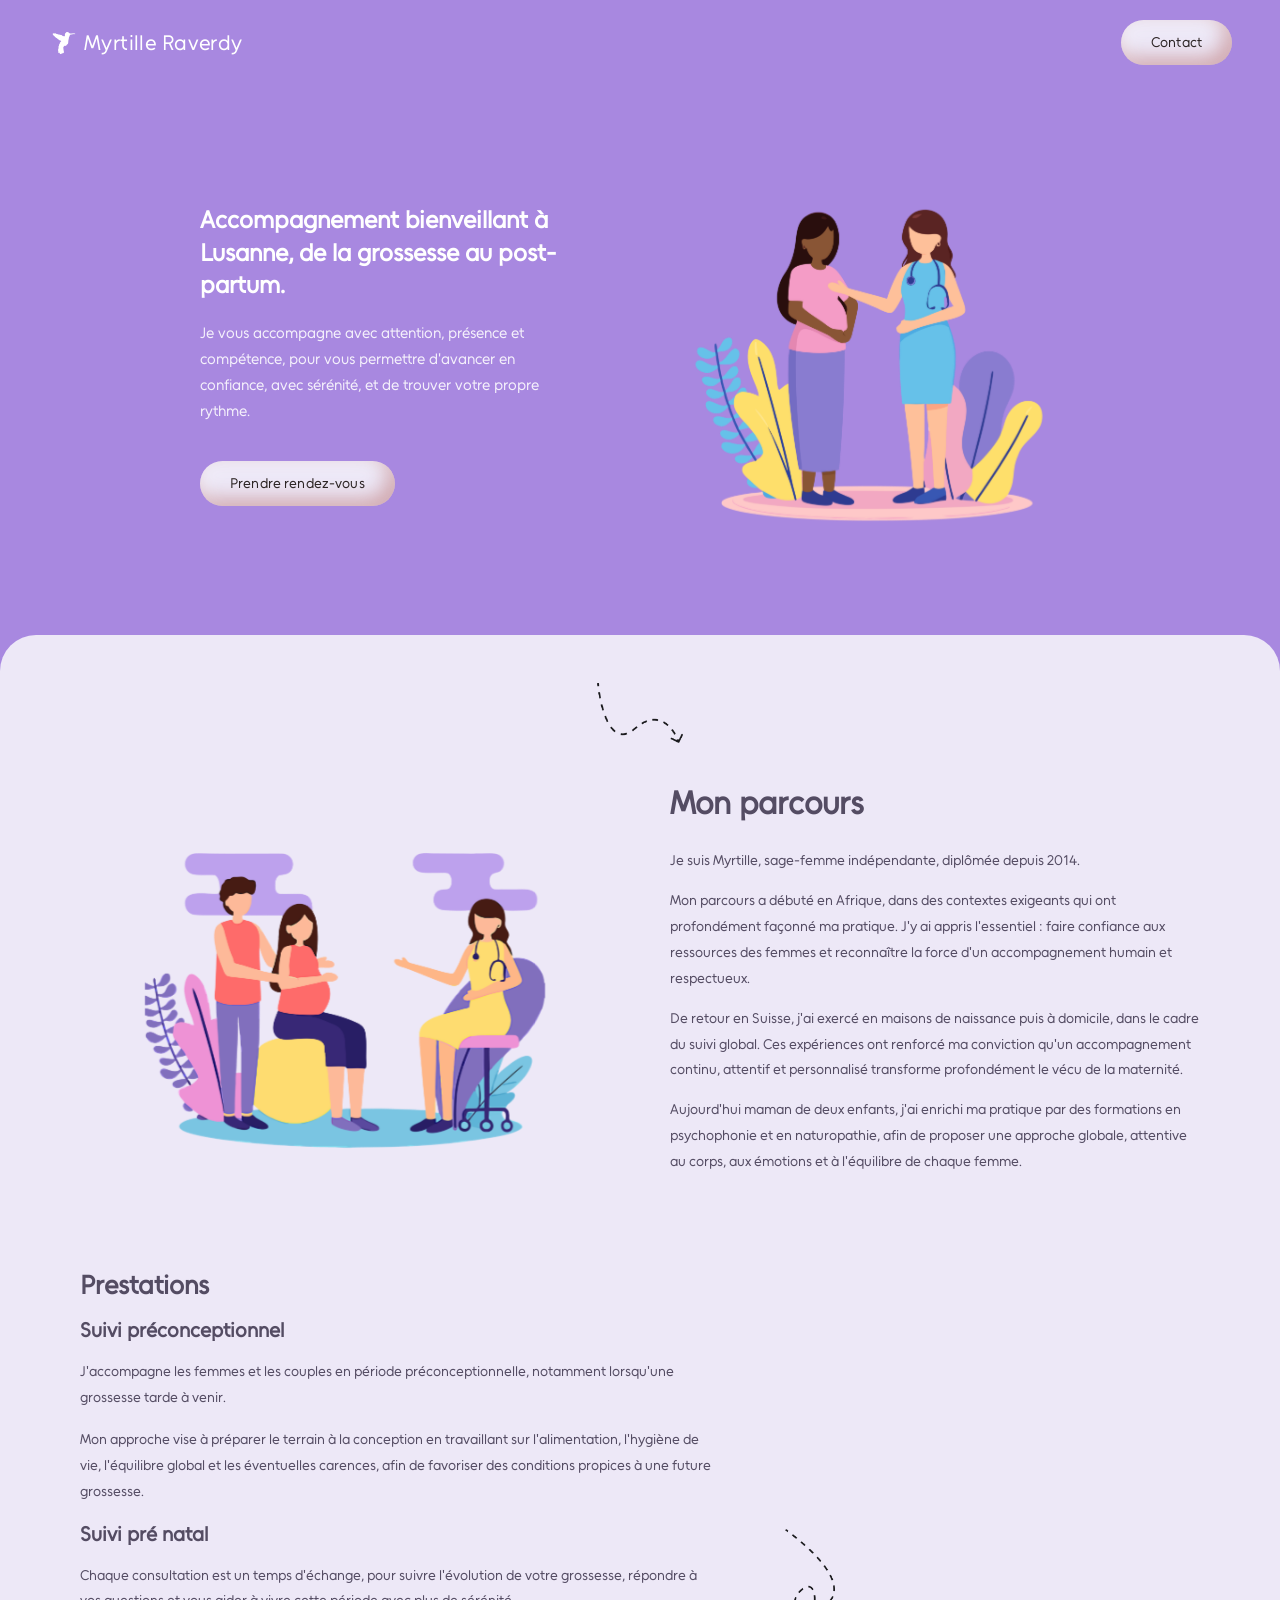
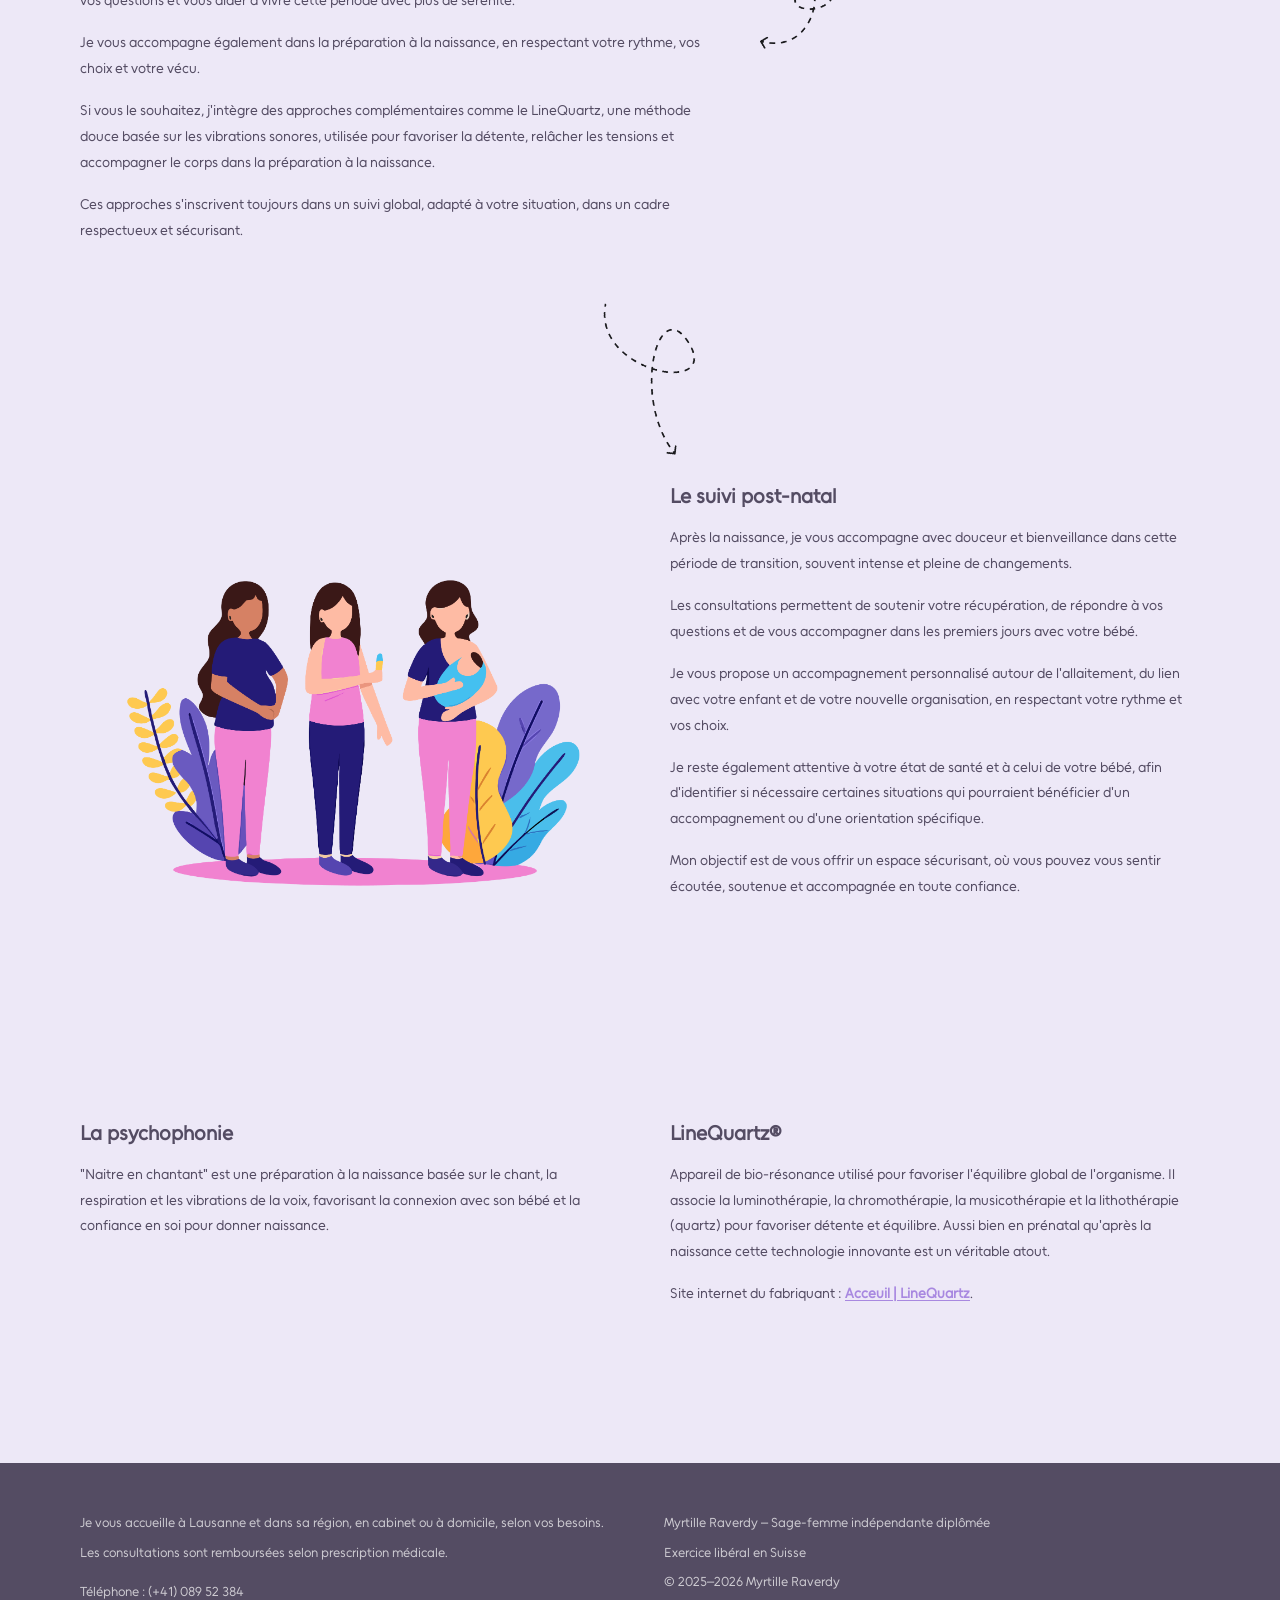
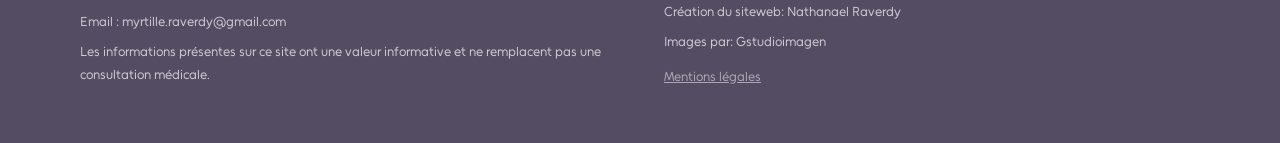
==== myrtille raverdy/index.html @ 32896922 "V0.9" ====
<!DOCTYPE html>
<html lang="fr">
<head>
  <meta charset="UTF-8" />
  <meta name="viewport" content="width=device-width, initial-scale=1.0"/>
  <title>Myrtille Raverdy — Sage-femme à Lausanne</title>
  <link rel="stylesheet" href="assets/css/style.css" />
  <link rel="stylesheet" href="assets/css/home.css" />
  <link rel="icon" type="image/png" href="assets/images/logo-colibri-dark.png" />
</head>
<body>

<nav class="navbar">
  <a href="index.html" class="nav-brand"><img src="assets/images/logo-colibri-white.png" alt="" class="nav-brand__logo" />Myrtille Raverdy</a>
  <a href="contact.html" class="btn btn-outline">Contact</a>
</nav>

<section class="hero">
  <div class="hero__content">
    <h1 class="hero__title">
      Accompagnement bienveillant à Lusanne, de la grossesse au post-partum.
    </h1>
    <p class="hero__subtitle">
      Je vous accompagne avec attention, présence et compétence, pour vous permettre d'avancer en confiance, avec sérénité, et de trouver votre propre rythme.
    </p>
    <div class="hero__cta">
      <a href="rendez-vous.html" class="btn btn-primary">Prendre rendez-vous</a>
    </div>
  </div>
  <div class="hero__illustration">
    <img src="assets/images/hero-illustration.png" alt="Sage-femme et patiente" style="max-height: 500px"/>
  </div>
</section>

<div class="main-content">
  <div class="deco-arrow">
    <img src="assets/images/Vector%201.png" alt="" />
  </div>

  <section class="section-about">
    <div class="section-about__illustration reveal">
      <img src="assets/images/suivi-prenatal.png" alt="Myrtille Raverdy, sage-femme" style="max-height: 400px"/>
    </div>
    <div class="section-about__text reveal">
      <h2>Mon parcours</h2>
      <p>Je suis Myrtille, sage-femme indépendante, diplômée depuis 2014.</p>
      <p>
        Mon parcours a débuté en Afrique, dans des contextes exigeants qui ont profondément façonné ma pratique. J'y ai appris l'essentiel : faire confiance aux ressources des femmes et reconnaître la force d'un accompagnement humain et respectueux.
      </p>
      <p>
        De retour en Suisse, j'ai exercé en maisons de naissance puis à domicile, dans le cadre du suivi global. Ces expériences ont renforcé ma conviction qu'un accompagnement continu, attentif et personnalisé transforme profondément le vécu de la maternité.
      </p>
      <p>
        Aujourd'hui maman de deux enfants, j'ai enrichi ma pratique par des formations en psychophonie et en naturopathie, afin de proposer une approche globale, attentive au corps, aux émotions et à l'équilibre de chaque femme.
      </p>
    </div>
  </section>

  <section class="services">
    <div class="service-block service-block--single reveal">
      <img src="assets/images/fleche-suivi.png" alt="" class="deco-arrow-pre" />
      <div class="service-block__text">
        <h3>Prestations</h3>
        <h2>Suivi préconceptionnel</h2>
        <p>
          J'accompagne les femmes et les couples en période préconceptionnelle, notamment lorsqu'une grossesse tarde à venir.
        </p>
        <p>
          Mon approche vise à préparer le terrain à la conception en travaillant sur l'alimentation, l'hygiène de vie, l'équilibre global et les éventuelles carences, afin de favoriser des conditions propices à une future grossesse.
        </p>

        <h2>Suivi pré natal</h2>
        <p>
          Chaque consultation est un temps d'échange, pour suivre l'évolution de votre grossesse, répondre à vos questions et vous aider à vivre cette période avec plus de sérénité.
        </p>
        <p>
          Je vous accompagne également dans la préparation à la naissance, en respectant votre rythme, vos choix et votre vécu.
        </p>
        <p>
          Si vous le souhaitez, j'intègre des approches complémentaires comme le LineQuartz, une méthode douce basée sur les vibrations sonores, utilisée pour favoriser la détente, relâcher les tensions et accompagner le corps dans la préparation à la naissance.
        </p>
        <p>
          Ces approches s'inscrivent toujours dans un suivi global, adapté à votre situation, dans un cadre respectueux et sécurisant.
        </p>
      </div>
    </div>

    <div class="deco-arrow2 deco-arrow--between deco-arrow--flip">
      <img src="assets/images/Vector%202.png" alt="" />
    </div>

    <div class="service-block service-block--reverse reveal">
      <div class="service-block__text service-block--reverse">
        <h2>Le suivi post-natal</h2>
        <p>
          Après la naissance, je vous accompagne avec douceur et bienveillance dans cette période de transition, souvent intense et pleine de changements.
        </p>
        <p>
          Les consultations permettent de soutenir votre récupération, de répondre à vos questions et de vous accompagner dans les premiers jours avec votre bébé.
        </p>
        <p>
          Je vous propose un accompagnement personnalisé autour de l'allaitement, du lien avec votre enfant et de votre nouvelle organisation, en respectant votre rythme et vos choix.
        </p>
        <p>
          Je reste également attentive à votre état de santé et à celui de votre bébé, afin d'identifier si nécessaire certaines situations qui pourraient bénéficier d'un accompagnement ou d'une orientation spécifique.
        </p>
        <p>
          Mon objectif est de vous offrir un espace sécurisant, où vous pouvez vous sentir écoutée, soutenue et accompagnée en toute confiance.
        </p>
      </div>
      <div class="service-block__illustration">
        <img src="assets/images/qui-suis-je.png" alt="Suivi post-natal" style="max-height: 500px" />
      </div>
    </div>
  </section>

  <section class="two-columns reveal">
    <div class="two-columns__col">
      <h2>La psychophonie</h2>
      <p>
        "Naitre en chantant" est une préparation à la naissance basée sur le chant, la respiration et les vibrations de la voix, favorisant la connexion avec son bébé et la confiance en soi pour donner naissance.
      </p>
    </div>
    <div class="two-columns__col">
      <h2>LineQuartz®</h2>
      <p>
        Appareil de bio-résonance utilisé pour favoriser l'équilibre global de l'organisme. Il associe la luminothérapie, la chromothérapie, la musicothérapie et la lithothérapie (quartz) pour favoriser détente et équilibre. Aussi bien en prénatal qu'après la naissance cette technologie innovante est un véritable atout.

      </p>
      <p>
        Site internet du fabriquant :
        <a href="https://www.linequartz.com" target="_blank" rel="noopener">Acceuil | LineQuartz</a>.
      </p>

    </div>
  </section>
</div>

<footer class="footer">
  <div class="footer__left">
    <p>Je vous accueille à Lausanne et dans sa région, en cabinet ou à domicile, selon vos besoins.</p>
    <p>Les consultations sont remboursées selon prescription médicale.</p>
    <p style="margin-top: 16px;">Téléphone : (+41) 089 52 384</p>
    <p>Email : myrtille.raverdy@gmail.com</p>
    <p>Les informations présentes sur ce site ont une valeur informative et ne remplacent pas une consultation médicale.</p>
  </div>
  <div class="footer__right">
    <p>Myrtille Raverdy – Sage-femme indépendante diplômée</p>
    <p>Exercice libéral en Suisse</p>
    <p>© 2025–2026 Myrtille Raverdy</p>
    <p>Création du siteweb: Nathanael Raverdy</p>
    <p>Images par: Gstudioimagen</p>
    <p style="margin-top: 12px;">
      <a href="mentions-legales.html">Mentions légales</a>
    </p>
  </div>
</footer>

<script src="assets/js/main.js"></script>

</body>
</html>
---- myrtille raverdy/assets/css/style.css ----
/* ============================================
   STYLE.CSS — Styles globaux
   Myrtille Raverdy — Sage-femme à Lausanne
   ============================================ */

@font-face {
    font-family: 'Unageo';
    src: url('../police/Unageo.ttf') format('truetype');
    font-weight: normal;
    font-style: normal;
}

:root {
    --color-primary:      #A888E0;
    --color-primary-dark: #A888E0;
    --color-bg-hero:      #A888E0;
    --color-bg-light:     #EDE8F7;
    --color-bg-section:   #EDE8F7;
    --color-dark:         #544C63;
    --color-footer:       #544C63;
    --color-white:        #FFFFFF;
    --color-text:         #544C63;
    --color-text-light:   #544C63;
    --color-btn-ghost:    rgba(255,255,255,0.15);

    --font-body:    'Unageo', serif;
    --font-display: 'Unageo', sans-serif;

    --radius-page: 36px;

    --shadow-soft: 0 4px 24px rgba(60, 30, 30, 0.10);
    --shadow-card: 0 8px 40px rgba(60, 30, 30, 0.13);

    --transition: 0.3s cubic-bezier(0.4, 0, 0.2, 1);
}

*, *::before, *::after { box-sizing: border-box; margin: 0; padding: 0; }

html { scroll-behavior: smooth; font-size: 16px; }

body {
    font-family: var(--font-body);
    color: var(--color-text);
    background: var(--color-bg-hero);
    overflow-x: hidden;
    -webkit-font-smoothing: antialiased;
}

img { max-width: 100%; display: block; }
a   { text-decoration: none; color: inherit; }

/* ============================================
   NAVBAR
   ============================================ */
.navbar {
    display: flex;
    align-items: center;
    gap: 16px;
    padding: 20px 48px;
    background: var(--color-bg-hero);
    position: sticky;
    top: 0;
    z-index: 100;
}

.nav-brand {
    display: flex;
    align-items: center;
    gap: 4px;
    font-family: var(--font-display);
    font-size: 1.3rem;
    font-weight: 500;
    color: var(--color-white);
    letter-spacing: 0.02em;
    margin-right: auto;
    transition: opacity var(--transition);
}
.nav-brand:hover { opacity: 0.8; }
.nav-brand__logo {
    height: 32px;
    width: auto;
    display: block;
}

/* ============================================
   BOUTONS — Néomorphisme inset (effet bombé)
   ============================================ */
.btn {
    display: inline-flex;
    align-items: center;
    justify-content: center;
    padding: 13px 30px;
    border-radius: 50px;
    font-family: var(--font-body);
    font-size: 0.9rem;
    font-weight: 400;
    letter-spacing: 0.01em;
    cursor: pointer;
    border: none;
    background: #EDE8F7;
    color: #2C2424;
    transition: box-shadow var(--transition), transform var(--transition);

    box-shadow:
            inset  8px   8px 18px rgba(255, 255, 255, 0.20),
            inset -8px  -8px 18px rgba(170,  80,  75, 0.40);
}

.btn:hover {
    box-shadow:
            inset  10px  10px 22px rgba(255, 255, 255, 0.30),
            inset -10px -10px 22px rgba(170,  80,  75, 0.50);
    transform: translateY(-1px);
}

.btn:active {
    box-shadow:
            inset  8px   8px 18px rgba(170,  80,  75, 0.30),
            inset -8px  -8px 18px rgba(255, 255, 255, 0.75);
    transform: translateY(0);
}

.btn-outline { /* hérite de .btn */ }
.btn-primary { /* hérite de .btn */ }

/* ============================================
   RESPONSIVE
   ============================================ */
@media (max-width: 900px) {
    .navbar { padding: 16px 20px; }
    .nav-brand { font-size: 1.05rem; }
    .btn { padding: 10px 20px; font-size: 0.82rem; }
}
---- myrtille raverdy/assets/css/home.css ----
.hero {
    background: var(--color-bg-hero);
    padding: 60px 200px 100px;
    display: grid;
    grid-template-columns: 1fr 1fr;
    align-items: center;
    gap: 40px;
    min-height: 480px;
}

.hero__content {
    max-width: 480px;
}

.hero__title {
    font-family: var(--font-display);
    font-size: 24px;
    font-weight: 600;
    color: var(--color-white);
    line-height: 1.35;
    margin-bottom: 20px;
    opacity: 0;
    animation: fadeUp 0.7s ease forwards 0.2s;
}

.hero__subtitle {
    font-size: 0.95rem;
    color: rgba(255,255,255,0.88);
    line-height: 1.7;
    margin-bottom: 36px;
    max-width: 380px;
    animation: fadeUp 0.7s ease forwards 0.4s;
}

.hero__cta {
    font-size: 1.5rem;
    animation: fadeUp 0.7s ease forwards 0.6s;
}

.hero__illustration {
    display: flex;
    justify-content: center;
    align-items: flex-end;
    opacity: 0;
    animation: fadeIn 0.9s ease forwards 0.5s;
}

.hero__illustration img {
    max-height: 360px;
    width: auto;
}

.main-content {
    background: var(--color-bg-light);
    border-radius: var(--radius-page) var(--radius-page) 0 0;
    margin-top: -30px;
    padding-bottom: 80px;
    position: relative;
    z-index: 1;
}

.deco-arrow {
    display: flex;
    justify-content: center;
    padding: 48px 0 0px;
}
.deco-arrow--flip {
    padding-bottom: 8px;
}
.deco-arrow--flip img {
    transform: scaleX(-1)rotate(-20deg);
    height: 100px;
}
.deco-arrow img {
    height: 60px;
    width: auto;
    opacity: 100%;
}
.deco-arrow2 {
    display: flex;
    justify-content: center;
    padding: 0px 0px -100px;
    padding-bottom: 50px;

}

.deco-arrow2 img {
    height: 200px;
    width: auto;
    opacity: 100%;
    height: 120px;

}

.deco-arrow--between {
    display: flex;
    padding: 0 0 16px;
    padding-bottom: 100px;
}
.section-about {
    display: grid;
    grid-template-columns: 1fr 1fr;
    align-items: center;
    gap: 60px;
    padding: 40px 80px 80px;
}

.section-about__illustration {
    display: flex;
    justify-content: center;
    align-items: flex-end;
    opacity: 0;
    animation: fadeIn 0.9s ease forwards 0.5s;
}

.section-about__illustration img {
    max-height: 360px;
    width: auto;
}

.section-about__text h2 {
    font-family: var(--font-display);
    font-size: clamp(1.6rem, 2.5vw, 2.2rem);
    font-weight: 600;
    color: var(--color-dark);
    margin-bottom: 24px;
    gap: 60px;
}

.section-about__text p {
    font-size: 0.9rem;
    gap: 60px;
    line-height: 1.8;
    color: var(--color-text-light);
    margin-bottom: 14px;
}


.services {
    padding: 0 80px 60px;
}

.service-block {
    display: grid;
    grid-template-columns: 1fr 1fr;
    align-items: center;
    gap: 60px;
    margin-bottom: 60px;
}
.service-block--reverse {
    margin-top: -60px;
    direction: rtl;

}
.service-block--single {
    grid-template-columns: 1fr;
    position: relative;
}
.service-block--single .service-block__text {
    max-width: 640px;
    margin-right: auto;
}
.deco-arrow-pre {
    position: absolute;
    top: 260px;
    left: 680px;
    height: 120px;
    width: auto;
    opacity: 100%;
    pointer-events: none;
}
@media (max-width: 1200px) {
    .deco-arrow-pre { display: none; }
}
.service-block--reverse > * {
    direction: ltr;
}

.service-block__text h3 {
    font-family: var(--font-display);
    font-size: clamp(1.4rem, 2vw, 1.9rem);
    font-weight: 600;
    color: var(--color-dark);
    margin-bottom: 16px;
}
.service-block__text h2 {
    font-family: var(--font-display);
    font-size: clamp(1rem, 1.6vw, 1.6rem);
    font-weight: 600;
    color: var(--color-dark);
    margin-bottom: 16px;
}

.service-block__text p {
    font-size: 0.875rem;
    line-height: 1.85;
    color: var(--color-text-light);
    margin-bottom: 16px;
}

.service-block__illustration {
    display: flex;
    justify-content: center;
}

.service-block__illustration img {
    max-height: 280px;
    width: auto;
}

.two-columns {
    display: grid;
    grid-template-columns: 1fr 1fr;
    gap: 60px;
    padding: 20px 80px 60px;
}

.two-columns__col h3 {
    font-family: var(--font-display);
    font-size: clamp(1.4rem, 2vw, 1.9rem);
    font-weight: 600;
    color: var(--color-dark);
    margin-bottom: 16px;
}

.two-columns__col h2 {
    font-family: var(--font-display);
    font-size: clamp(1rem, 1.6vw, 1.6rem);
    font-weight: 600;
    color: var(--color-dark);
    margin-bottom: 16px;
}

.two-columns__col p {
    font-size: 0.875rem;
    line-height: 1.85;
    color: var(--color-text-light);
    margin-bottom: 16px;
}

.two-columns__col a {
    color: var(--color-primary);
    font-weight: 600;
    text-decoration: underline;
    text-underline-offset: 2px;
    transition: opacity var(--transition);
}

.two-columns__col a:hover {
    opacity: 0.7;
}


.footer {
    background: var(--color-footer);
    color: rgba(255,255,255,0.7);
    padding: 48px 80px;
    display: grid;
    grid-template-columns: 1fr 1fr;
    gap: 48px;
}

.footer__left p,
.footer__right p {
    font-size: 0.82rem;
    line-height: 1.8;
    margin-bottom: 6px;
}

.footer__right a {
    color: rgba(255,255,255,0.5);
    text-decoration: underline;
    transition: color var(--transition);
}
.footer__right a:hover { color: var(--color-white); }


@keyframes fadeUp {
    from { opacity: 0; transform: translateY(24px); }
    to   { opacity: 1; transform: translateY(0); }
}

@keyframes fadeIn {
    from { opacity: 0; }
    to   { opacity: 1; }
}

.reveal {
    opacity: 0;
    transform: translateY(30px);
    transition: opacity 0.7s ease, transform 0.7s ease;
}
.reveal.visible {
    opacity: 1;
    transform: translateY(0);
}

@media (max-width: 900px) {
    .hero {
        grid-template-columns: 1fr;
        text-align: center;
        padding: 40px 32px 80px;
    }
    .hero__content {
        max-width: 100%;
        min-width: 100%;
        display: flex;
        flex-direction: column;
        align-items: center;
    }
    .hero__illustration { order: -1; }

    .section-about {
        grid-template-columns: 1fr;
        padding: 40px 40px 60px;
        gap: 32px;
        text-align: center;
    }

    .services { padding: 0 40px 40px; }

    .service-block {
        grid-template-columns: 1fr;
        gap: 28px;
        text-align: center;
    }
    .service-block--reverse { direction: ltr; }

    .footer {
        grid-template-columns: 1fr;
        padding: 40px 32px;
        gap: 24px;
    }
}


.section-info__text p {
    font-size: 0.9rem;
    line-height: 1.8;
    color: var(--color-text-light);
}
.img--large {
    max-height: 340px;
}

@media (max-width: 900px) {
    .hero          { padding: 32px 20px 60px; }
    .section-about { padding: 32px 20px 48px; }
    .services      { padding: 0 20px 32px; }
    .footer        { padding: 32px 20px; }
    .two-columns   { grid-template-columns: 1fr; gap: 32px; padding: 0 20px 40px; }
}
@media (max-width: 900px) {
    .hero {
        text-align: left;
    }
    .section-about {
        text-align: left;
    }
    .service-block {
        text-align: left;
    }
    .deco-arrow--flip img {
        transform: scaleX(-1) rotate(-60deg);
    }
    .hero__content {
        max-width: 100%;
        display: flex;
        flex-direction: column;
        align-items: flex-start;
    }
    .hero__cta {
        margin-bottom: 16px;
    }
    .section-about__text {
        order: 1;
    }

    .section-about__illustration {
        order: -1;
    }
    .service-block--reverse {
        margin-top: 20px;
        direction: rtl;
    }
    .deco-arrow img {
        transform: rotate(30deg);
    }
}
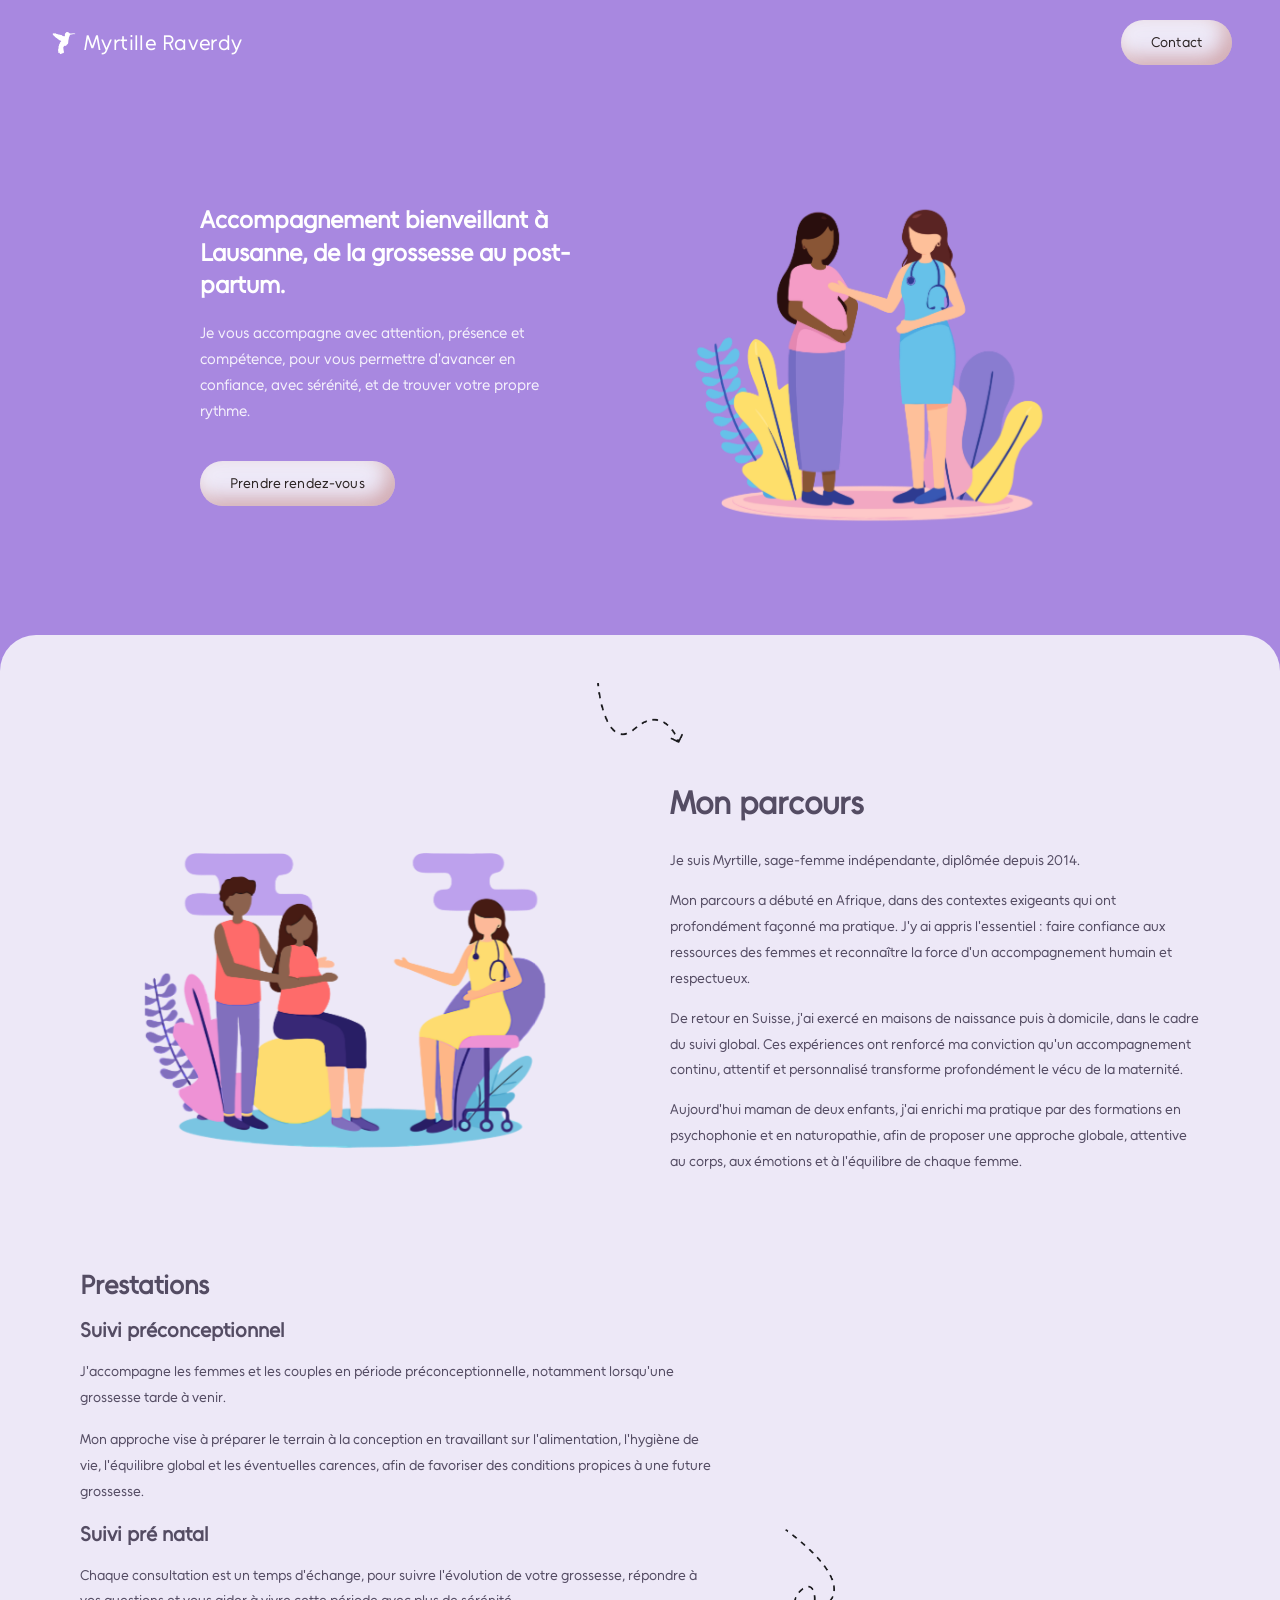
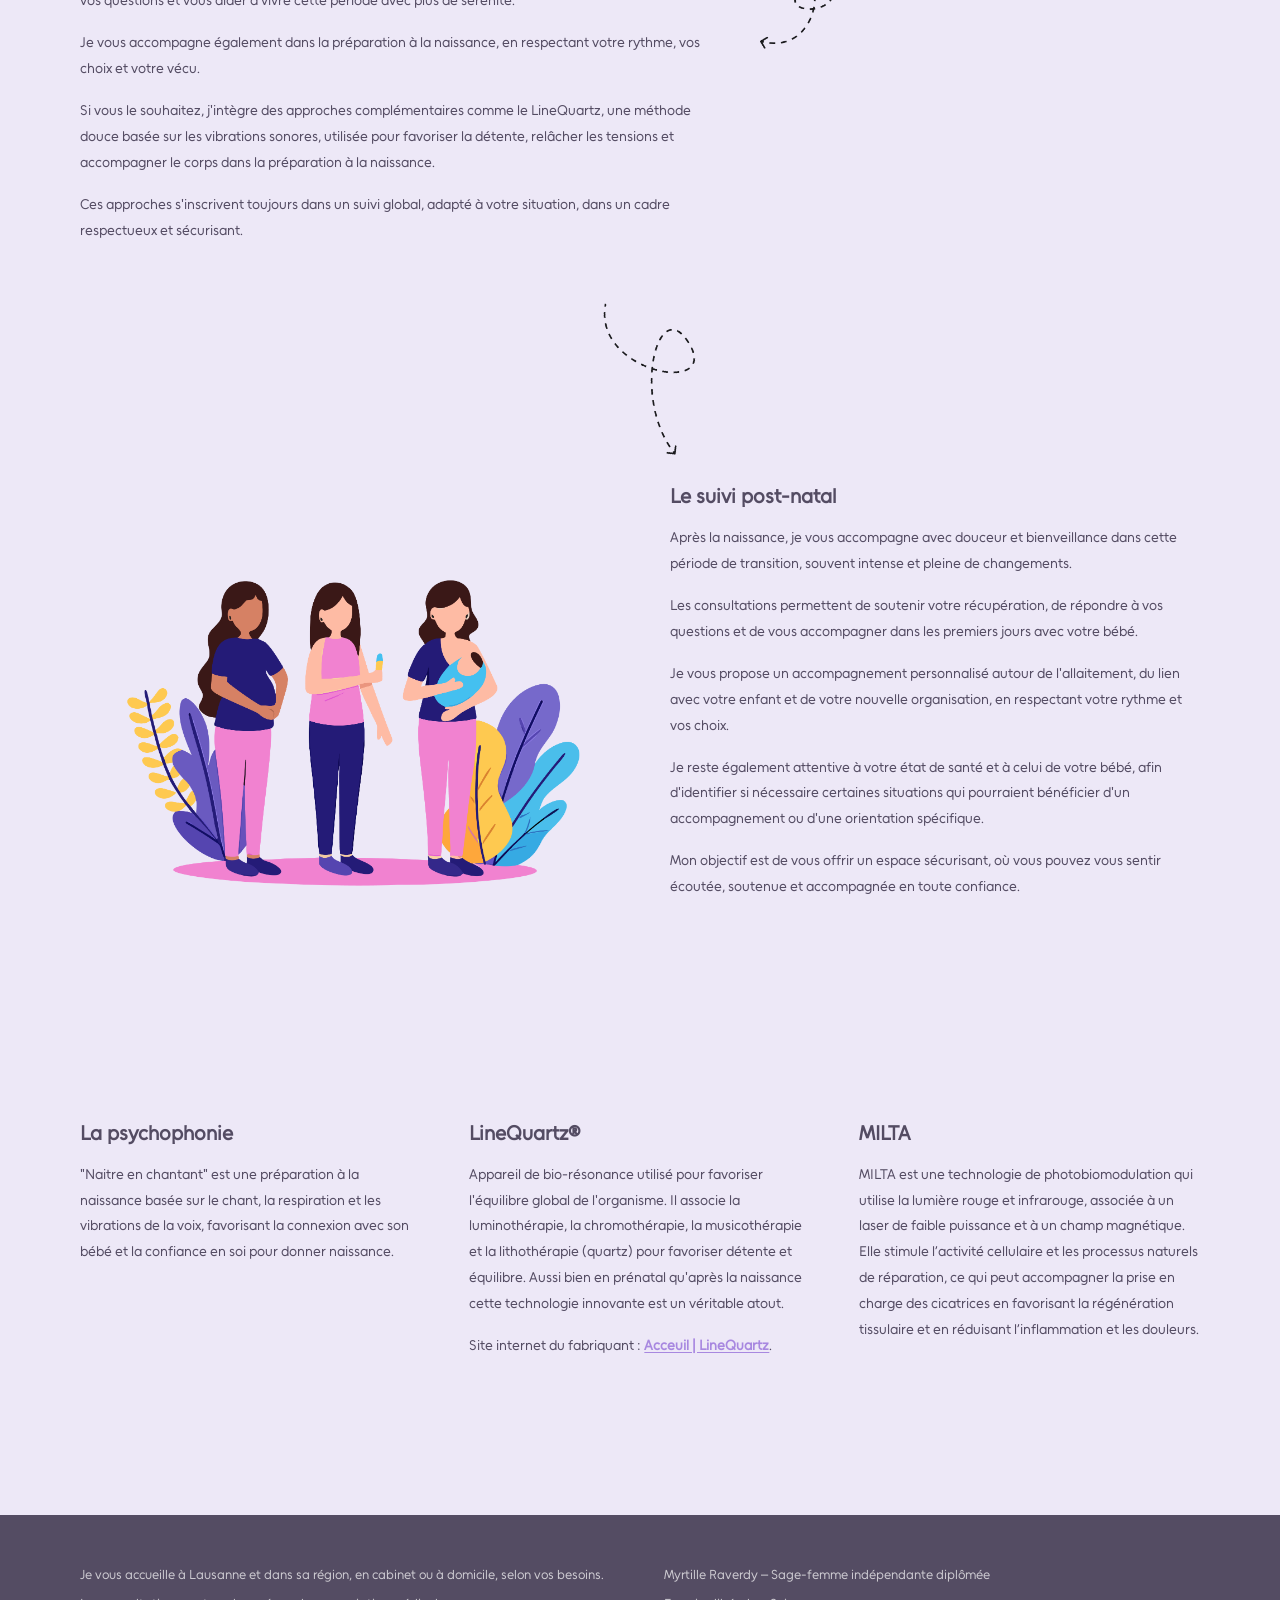
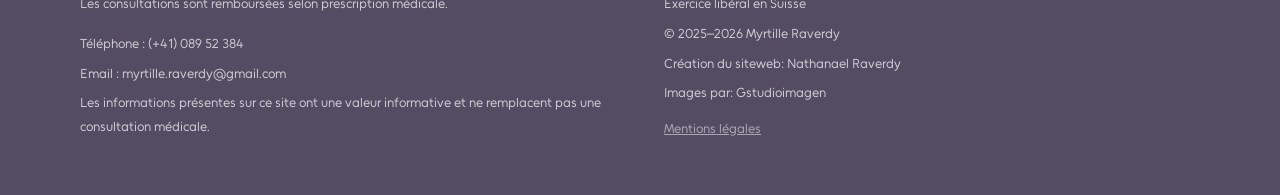
==== commit d865f6a9: "V0.9.1" ====
--- a/myrtille raverdy/index.html
+++ b/myrtille raverdy/index.html
@@ -18,7 +18,7 @@
 <section class="hero">
   <div class="hero__content">
     <h1 class="hero__title">
-      Accompagnement bienveillant à Lusanne, de la grossesse au post-partum.
+      Accompagnement bienveillant à Lausanne, de la grossesse au post-partum.
     </h1>
     <p class="hero__subtitle">
       Je vous accompagne avec attention, présence et compétence, pour vous permettre d'avancer en confiance, avec sérénité, et de trouver votre propre rythme.
@@ -133,6 +133,12 @@
       </p>
 
     </div>
+    <div class="two-columns__col">
+      <h2>MILTA</h2>
+      <p>
+        MILTA est une technologie de photobiomodulation qui utilise la lumière rouge et infrarouge, associée à un laser de faible puissance et à un champ magnétique. Elle stimule l’activité cellulaire et les processus naturels de réparation, ce qui peut accompagner la prise en charge des cicatrices en favorisant la régénération tissulaire et en réduisant l’inflammation et les douleurs.
+      </p>
+    </div>
   </section>
 </div>
 
--- a/myrtille raverdy/assets/css/home.css
+++ b/myrtille raverdy/assets/css/home.css
@@ -210,8 +210,8 @@
 
 .two-columns {
     display: grid;
-    grid-template-columns: 1fr 1fr;
-    gap: 60px;
+    grid-template-columns: 1fr 1fr 1fr;
+    gap: 48px;
     padding: 20px 80px 60px;
 }
 
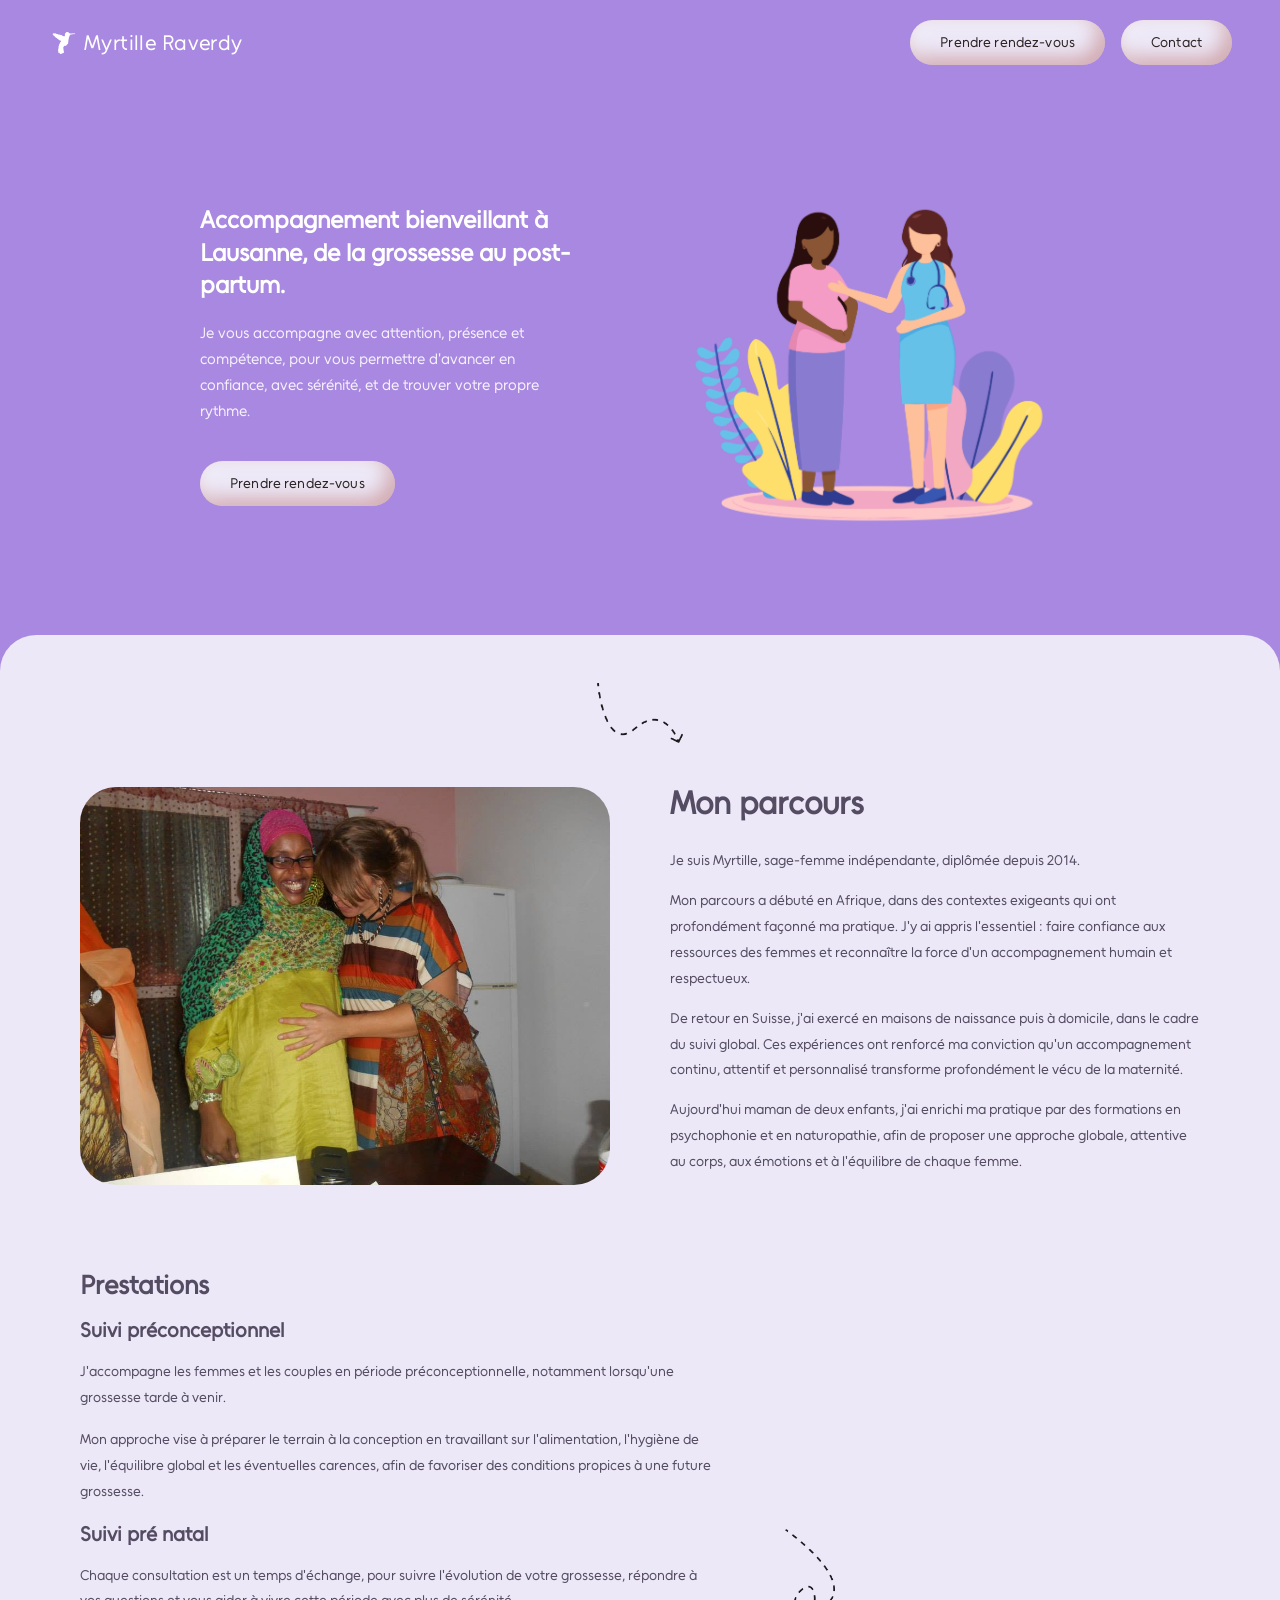
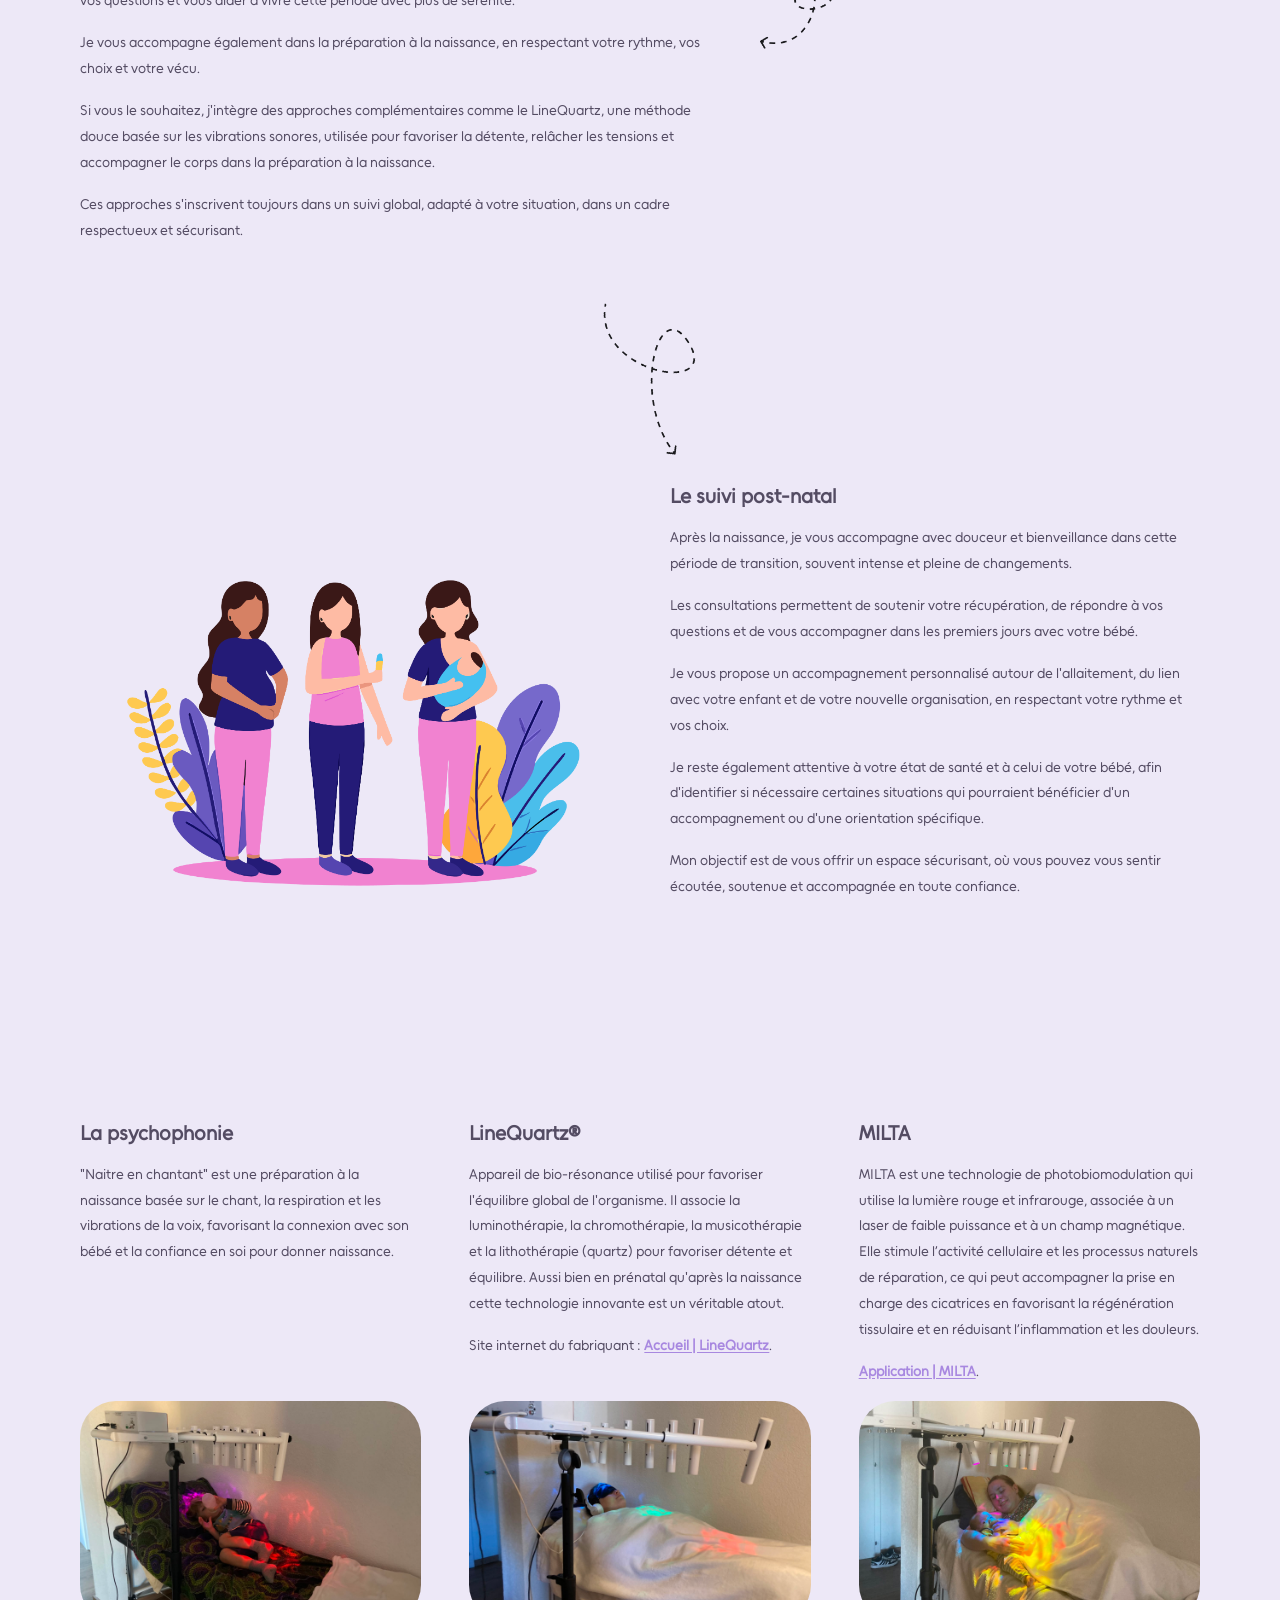
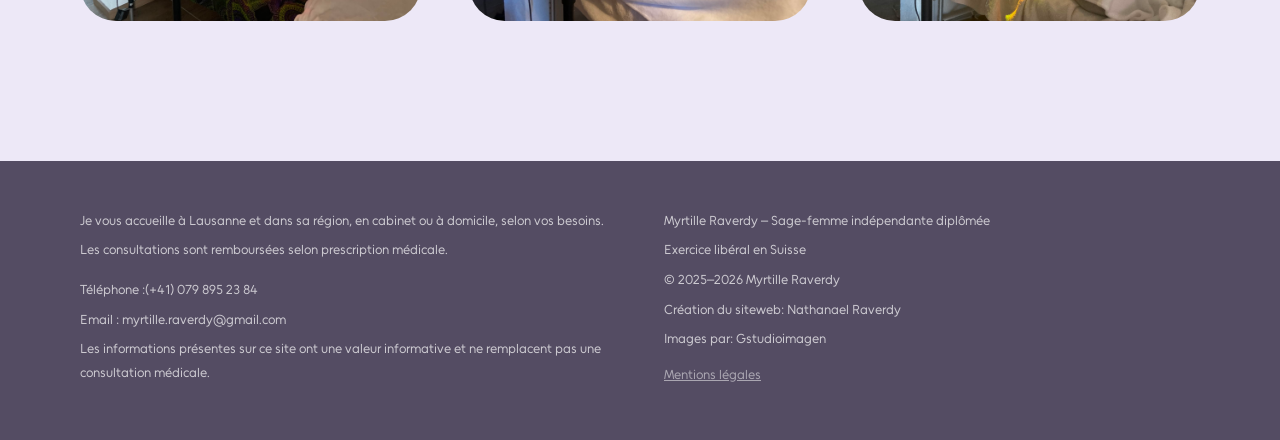
==== commit 2031bd8a: "V0.9.4" ====
--- a/myrtille raverdy/index.html
+++ b/myrtille raverdy/index.html
@@ -12,6 +12,7 @@
 
 <nav class="navbar">
   <a href="index.html" class="nav-brand"><img src="assets/images/logo-colibri-white.png" alt="" class="nav-brand__logo" />Myrtille Raverdy</a>
+  <a href="rendez-vous.html" class="btn btn-primary nav-cta" id="nav-cta">Prendre rendez-vous</a>
   <a href="contact.html" class="btn btn-outline">Contact</a>
 </nav>
 
@@ -24,7 +25,7 @@
       Je vous accompagne avec attention, présence et compétence, pour vous permettre d'avancer en confiance, avec sérénité, et de trouver votre propre rythme.
     </p>
     <div class="hero__cta">
-      <a href="rendez-vous.html" class="btn btn-primary">Prendre rendez-vous</a>
+      <a href="rendez-vous.html" class="btn btn-primary" id="hero-cta">Prendre rendez-vous</a>
     </div>
   </div>
   <div class="hero__illustration">
@@ -39,7 +40,7 @@
 
   <section class="section-about">
     <div class="section-about__illustration reveal">
-      <img src="assets/images/suivi-prenatal.png" alt="Myrtille Raverdy, sage-femme" style="max-height: 400px"/>
+      <img src="assets/images/ImageSageFemme.jpg" alt="Myrtille Raverdy, sage-femme" style="max-height: 400px" class="lightbox-img" />
     </div>
     <div class="section-about__text reveal">
       <h2>Mon parcours</h2>
@@ -120,6 +121,7 @@
       <p>
         "Naitre en chantant" est une préparation à la naissance basée sur le chant, la respiration et les vibrations de la voix, favorisant la connexion avec son bébé et la confiance en soi pour donner naissance.
       </p>
+      <img src="assets/images/Image lumino 1.jpeg" alt="La psychophonie" class="two-columns__img lightbox-img" />
     </div>
     <div class="two-columns__col">
       <h2>LineQuartz®</h2>
@@ -129,24 +131,34 @@
       </p>
       <p>
         Site internet du fabriquant :
-        <a href="https://www.linequartz.com" target="_blank" rel="noopener">Acceuil | LineQuartz</a>.
+        <a href="https://www.linequartz.com" target="_blank" rel="noopener">Accueil | LineQuartz</a>.
       </p>
-
+      <img src="assets/images/Image lumino 2.jpeg" alt="LineQuartz" class="two-columns__img lightbox-img" />
     </div>
     <div class="two-columns__col">
       <h2>MILTA</h2>
       <p>
         MILTA est une technologie de photobiomodulation qui utilise la lumière rouge et infrarouge, associée à un laser de faible puissance et à un champ magnétique. Elle stimule l’activité cellulaire et les processus naturels de réparation, ce qui peut accompagner la prise en charge des cicatrices en favorisant la régénération tissulaire et en réduisant l’inflammation et les douleurs.
       </p>
+      <p>
+        <a href="https://www.milta.fr/application/gynecologique/" target="_blank" rel="noopener">Application | MILTA</a>.
+      </p>
+      <img src="assets/images/Image lumino 3.jpeg" alt="MILTA" class="two-columns__img lightbox-img" />
     </div>
   </section>
+
+  <div class="two-columns__mobile-stack">
+    <img src="assets/images/Image lumino 1.jpeg" alt="La psychophonie" class="lightbox-img" />
+    <img src="assets/images/Image lumino 2.jpeg" alt="LineQuartz" class="lightbox-img" />
+    <img src="assets/images/Image lumino 3.jpeg" alt="MILTA" class="lightbox-img" />
+  </div>
 </div>
 
 <footer class="footer">
   <div class="footer__left">
     <p>Je vous accueille à Lausanne et dans sa région, en cabinet ou à domicile, selon vos besoins.</p>
     <p>Les consultations sont remboursées selon prescription médicale.</p>
-    <p style="margin-top: 16px;">Téléphone : (+41) 089 52 384</p>
+    <p style="margin-top: 16px;">Téléphone :(+41) 079 895 23 84</p>
     <p>Email : myrtille.raverdy@gmail.com</p>
     <p>Les informations présentes sur ce site ont une valeur informative et ne remplacent pas une consultation médicale.</p>
   </div>
--- a/myrtille raverdy/assets/css/style.css
+++ b/myrtille raverdy/assets/css/style.css
@@ -76,6 +76,17 @@
     transition: opacity var(--transition);
 }
 .nav-brand:hover { opacity: 0.8; }
+.nav-cta {
+    opacity: 0;
+    transform: translateY(-8px) scale(0.95);
+    pointer-events: none;
+    transition: opacity 0.3s ease, transform 0.3s ease;
+}
+.nav-cta.visible {
+    opacity: 1;
+    transform: translateY(0) scale(1);
+    pointer-events: auto;
+}
 .nav-brand__logo {
     height: 32px;
     width: auto;
@@ -131,3 +142,82 @@
     .nav-brand { font-size: 1.05rem; }
     .btn { padding: 10px 20px; font-size: 0.82rem; }
 }
+
+/* ============================================
+   LIGHTBOX — Agrandissement d'image au clic
+   ============================================ */
+.lightbox-overlay {
+    position: fixed;
+    inset: 0;
+    background: rgba(30, 20, 40, 0.8);
+    display: flex;
+    align-items: center;
+    justify-content: center;
+    padding: 32px;
+    z-index: 9999;
+    opacity: 0;
+    pointer-events: none;
+    transition: opacity var(--transition);
+}
+.lightbox-overlay.active {
+    opacity: 1;
+    pointer-events: auto;
+}
+.lightbox-overlay img {
+    max-width: 90vw;
+    max-height: 88vh;
+    width: auto;
+    height: auto;
+    border-radius: var(--radius-page);
+    box-shadow: var(--shadow-card);
+}
+.lightbox-overlay__close {
+    position: absolute;
+    top: 24px;
+    right: 32px;
+    color: var(--color-white);
+    font-size: 2rem;
+    line-height: 1;
+    cursor: pointer;
+    background: none;
+    border: none;
+}
+.lightbox-overlay__nav {
+    position: absolute;
+    top: 50%;
+    transform: translateY(-50%);
+    color: var(--color-white);
+    padding: 0;
+    cursor: pointer;
+    background: rgba(0, 0, 0, 0.25);
+    border: none;
+    border-radius: 50%;
+    width: 56px;
+    height: 56px;
+    display: flex;
+    align-items: center;
+    justify-content: center;
+    transition: background var(--transition);
+}
+.lightbox-overlay__nav svg {
+    display: block;
+}
+.lightbox-overlay__nav--prev svg { margin-right: 2px; }
+.lightbox-overlay__nav--next svg { margin-left: 2px; }
+.lightbox-overlay__nav:hover {
+    background: rgba(0, 0, 0, 0.45);
+}
+.lightbox-overlay__nav--prev { left: 16px; }
+.lightbox-overlay__nav--next { right: 16px; }
+@media (max-width: 600px) {
+    .lightbox-overlay__nav {
+        width: 44px;
+        height: 44px;
+    }
+    .lightbox-overlay__nav svg {
+        width: 18px;
+        height: 18px;
+    }
+    .lightbox-overlay__nav--prev { left: 8px; }
+    .lightbox-overlay__nav--next { right: 8px; }
+}
--- a/myrtille raverdy/assets/css/home.css
+++ b/myrtille raverdy/assets/css/home.css
@@ -116,6 +116,7 @@
 .section-about__illustration img {
     max-height: 360px;
     width: auto;
+    border-radius: var(--radius-page);
 }
 
 .section-about__text h2 {
@@ -215,6 +216,11 @@
     padding: 20px 80px 60px;
 }
 
+.two-columns__col {
+    display: flex;
+    flex-direction: column;
+}
+
 .two-columns__col h3 {
     font-family: var(--font-display);
     font-size: clamp(1.4rem, 2vw, 1.9rem);
@@ -248,6 +254,27 @@
 
 .two-columns__col a:hover {
     opacity: 0.7;
+}
+
+.two-columns__img {
+    display: block;
+    width: 100%;
+    height: 220px;
+    object-fit: cover;
+    border-radius: var(--radius-page);
+    margin-top: auto;
+}
+
+.lightbox-img {
+    cursor: zoom-in;
+    transition: opacity var(--transition);
+}
+.lightbox-img:hover {
+    opacity: 0.9;
+}
+
+.two-columns__mobile-stack {
+    display: none;
 }
 
 
@@ -349,6 +376,27 @@
     .services      { padding: 0 20px 32px; }
     .footer        { padding: 32px 20px; }
     .two-columns   { grid-template-columns: 1fr; gap: 32px; padding: 0 20px 40px; }
+    .two-columns__img { display: none; }
+    .two-columns__mobile-stack {
+        display: block;
+        position: relative;
+        height: 250px;
+        margin: 24px 20px 60px;
+    }
+    .two-columns__mobile-stack img {
+        position: absolute;
+        left: 50%;
+        width: 74%;
+        max-width: 300px;
+        height: 190px;
+        object-fit: cover;
+        border-radius: var(--radius-page);
+        box-shadow: var(--shadow-card);
+        cursor: zoom-in;
+    }
+    .two-columns__mobile-stack img:nth-child(1) { top: 0;   transform: translateX(-50%) rotate(-6deg); z-index: 1; }
+    .two-columns__mobile-stack img:nth-child(2) { top: 28px; transform: translateX(-50%) rotate(3deg);  z-index: 2; }
+    .two-columns__mobile-stack img:nth-child(3) { top: 56px; transform: translateX(-50%) rotate(-2deg); z-index: 3; }
 }
 @media (max-width: 900px) {
     .hero {
@@ -373,11 +421,11 @@
         margin-bottom: 16px;
     }
     .section-about__text {
+        order: -1;
+    }
+
+    .section-about__illustration {
         order: 1;
-    }
-
-    .section-about__illustration {
-        order: -1;
     }
     .service-block--reverse {
         margin-top: 20px;
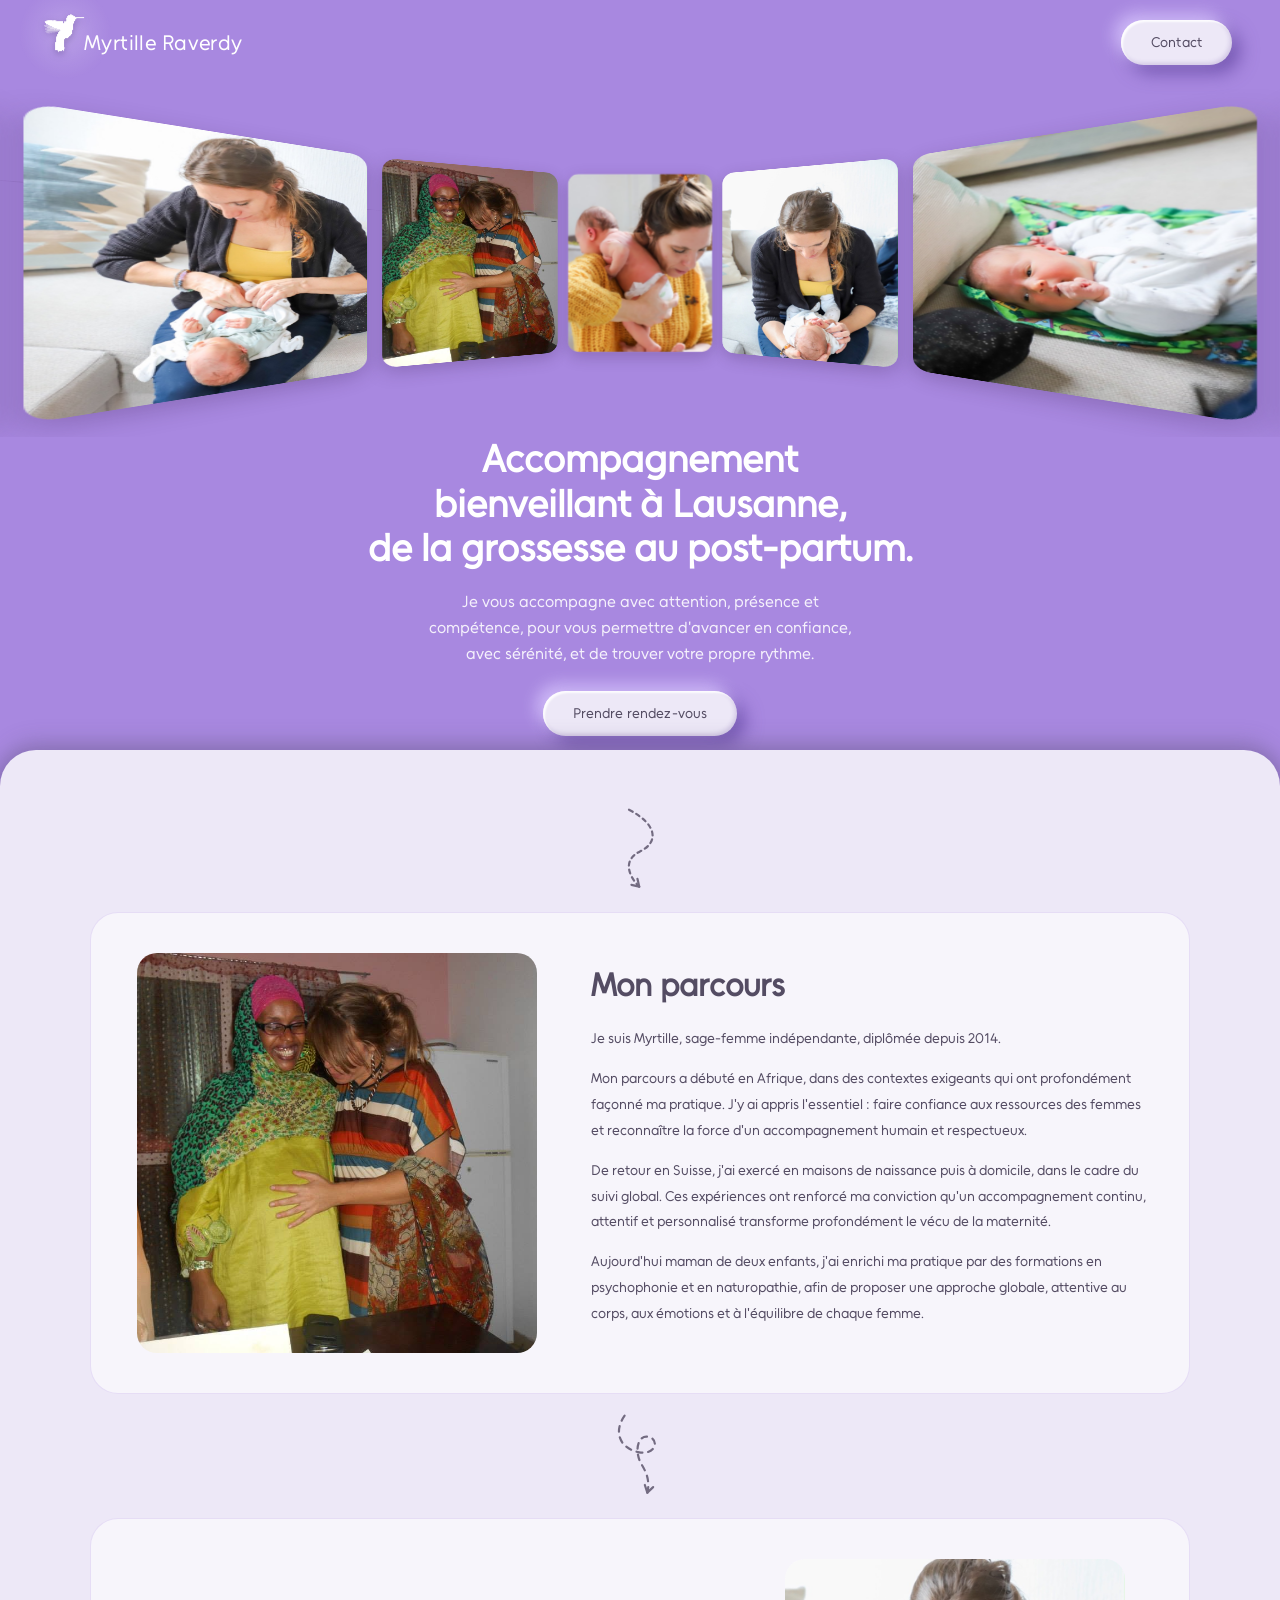
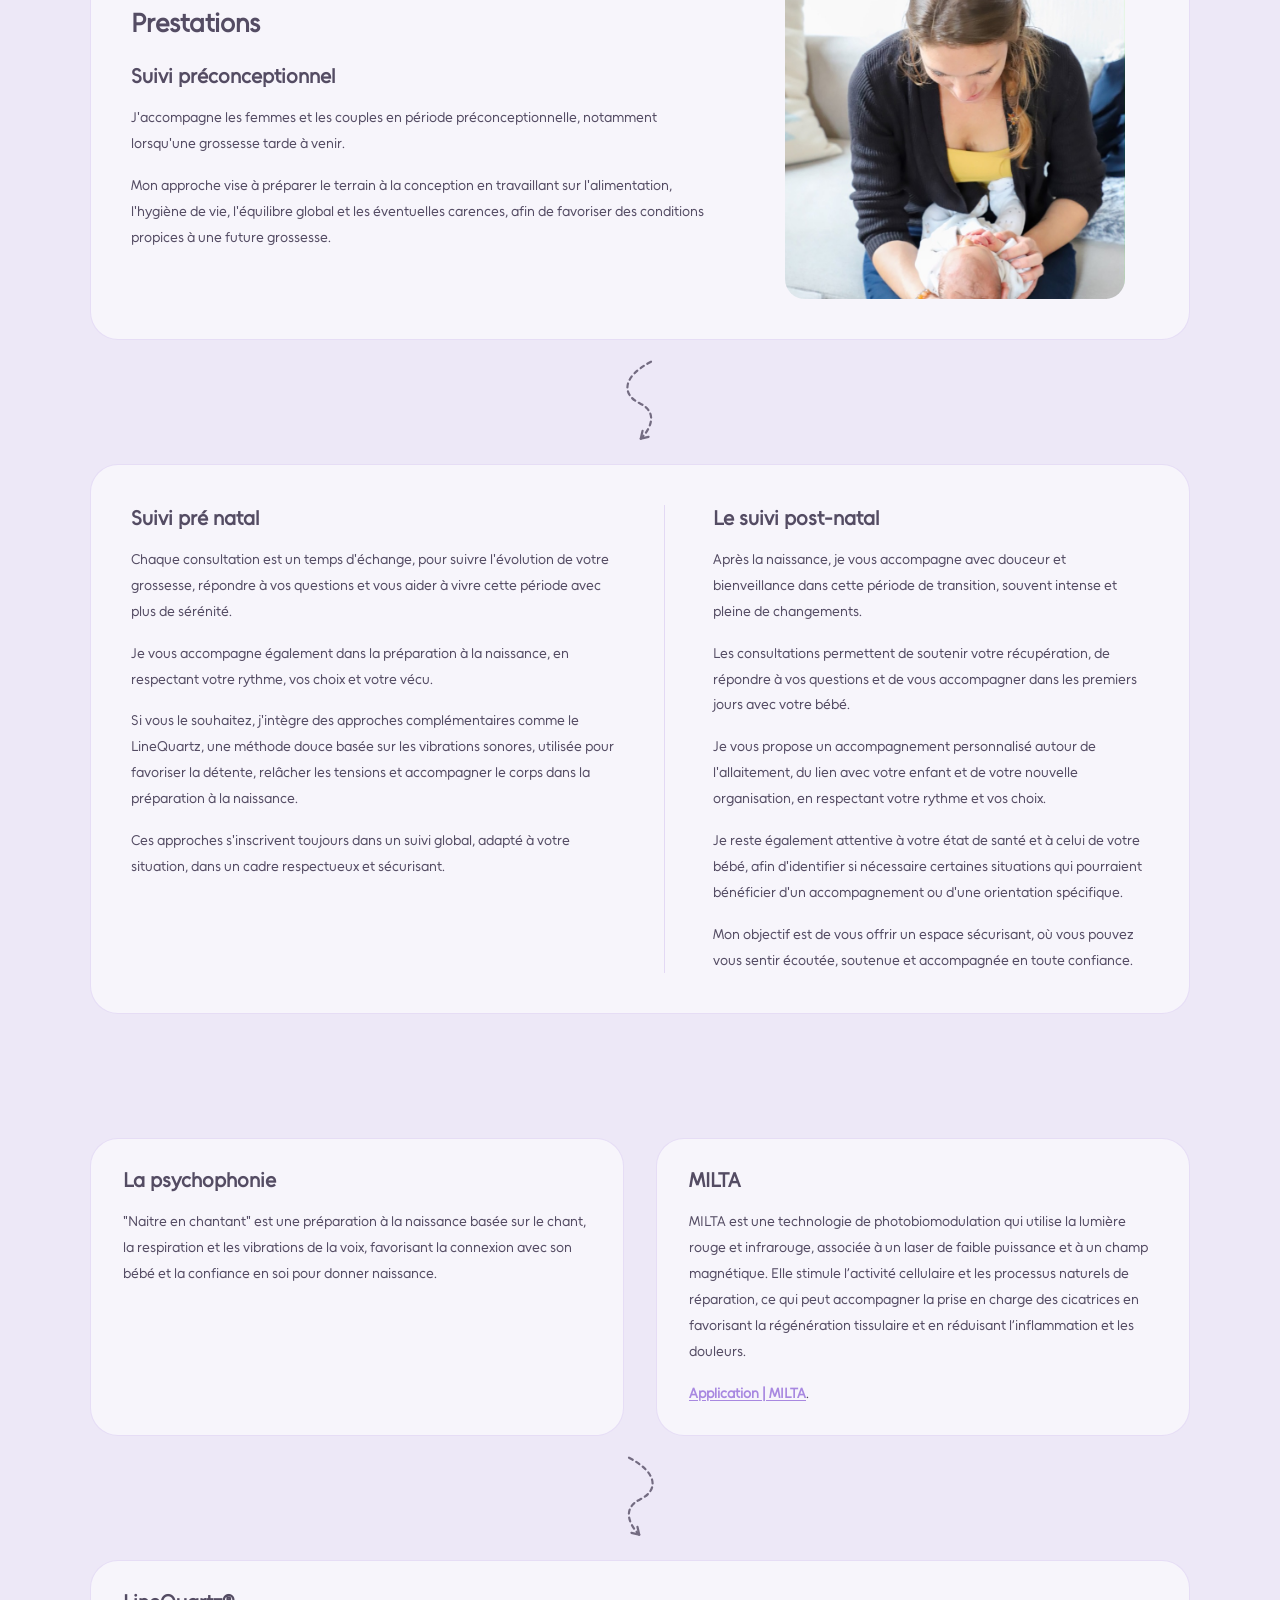
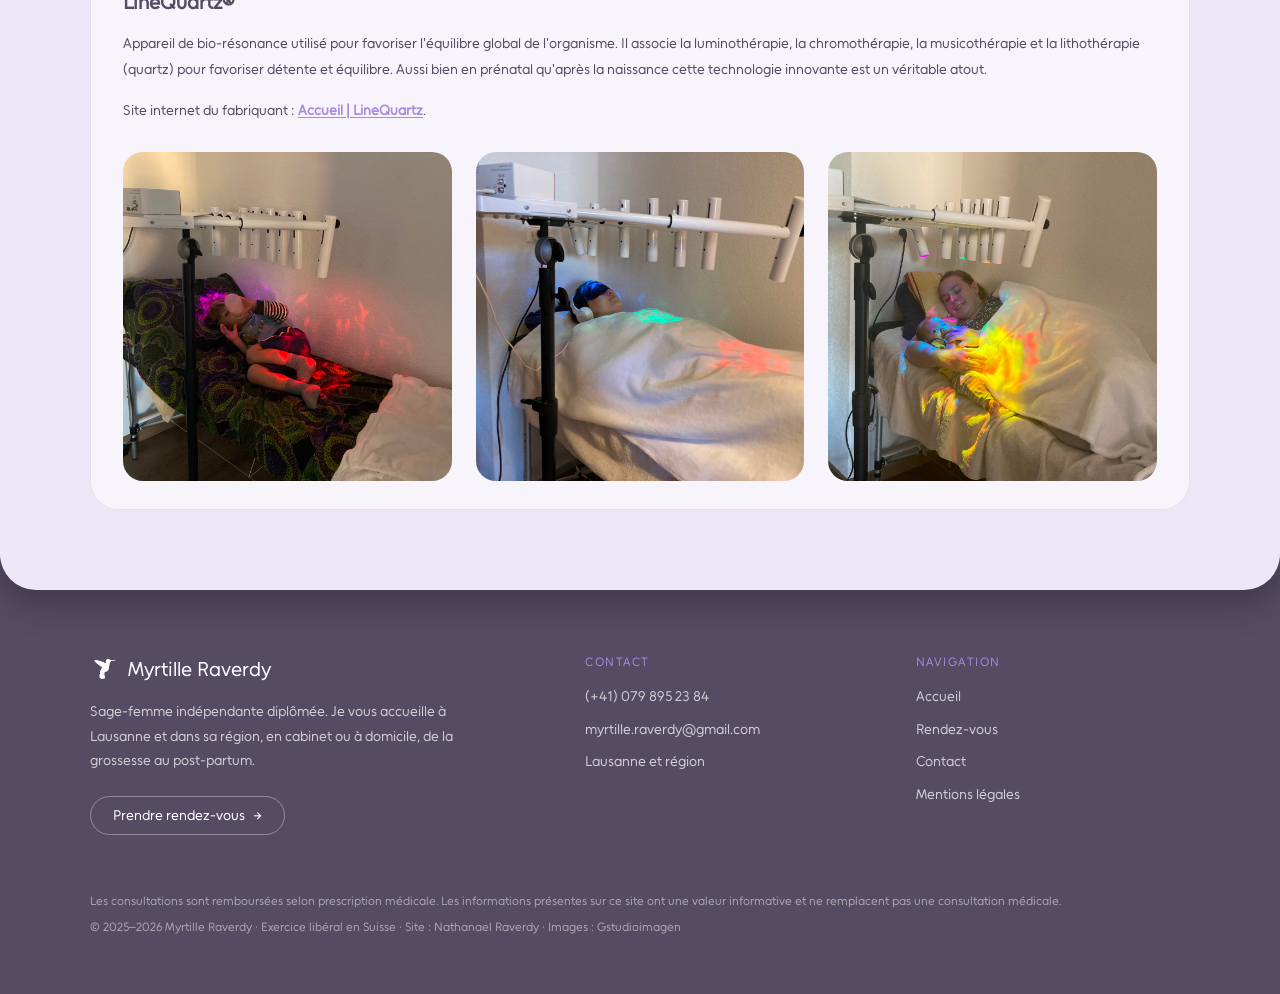
==== commit b339faa6: "Add files via upload" ====
--- a/myrtille raverdy/index.html
+++ b/myrtille raverdy/index.html
@@ -4,22 +4,51 @@
   <meta charset="UTF-8" />
   <meta name="viewport" content="width=device-width, initial-scale=1.0"/>
   <title>Myrtille Raverdy — Sage-femme à Lausanne</title>
-  <link rel="stylesheet" href="assets/css/style.css" />
-  <link rel="stylesheet" href="assets/css/home.css" />
+  <link rel="stylesheet" href="assets/css/style.css?v=7" />
+  <link rel="stylesheet" href="assets/css/home.css?v=7" />
   <link rel="icon" type="image/png" href="assets/images/logo-colibri-dark.png" />
 </head>
 <body>
 
 <nav class="navbar">
   <a href="index.html" class="nav-brand"><img src="assets/images/logo-colibri-white.png" alt="" class="nav-brand__logo" />Myrtille Raverdy</a>
-  <a href="rendez-vous.html" class="btn btn-primary nav-cta" id="nav-cta">Prendre rendez-vous</a>
+  <a href="rendez-vous.html" class="btn btn-primary nav-cta" id="nav-cta"><span class="nav-cta__full">Prendre rendez-vous</span><span class="nav-cta__short">Rendez-vous</span></a>
   <a href="contact.html" class="btn btn-outline">Contact</a>
 </nav>
 
 <section class="hero">
+  <div class="hero-gallery" id="hero-gallery" aria-roledescription="carrousel" aria-label="Photos de consultations">
+    <div class="hero-gallery__stage">
+      <div class="hero-gallery__ring">
+        <!-- ordre choisi pour ne pas placer côte à côte deux photos de la même scène -->
+        <img src="assets/images/galerie/photo-06.jpg" alt="Myrtille porte un nouveau-né contre son épaule" class="hero-gallery__item" />
+        <img src="assets/images/galerie/photo-01.jpg" alt="Myrtille tient un nouveau-né sur ses genoux" class="hero-gallery__item" />
+        <img src="assets/images/galerie/photo-02.jpg" alt="Nouveau-né allongé sur un tapis coloré" class="hero-gallery__item" />
+        <img src="assets/images/galerie/photo-08.jpg" alt="Myrtille auprès d'un nouveau-né" class="hero-gallery__item" />
+        <img src="assets/images/galerie/photo-09.jpg" alt="Pesée du bébé" class="hero-gallery__item" />
+        <img src="assets/images/galerie/photo-11.jpg" alt="Nouveau-né lové dans les bras" class="hero-gallery__item" />
+        <img src="assets/images/galerie/photo-10.jpg" alt="Examen du nouveau-né sur les genoux" class="hero-gallery__item" />
+        <img src="assets/images/galerie/photo-04.jpg" alt="Habillage du nouveau-né" class="hero-gallery__item" />
+        <img src="assets/images/galerie/photo-14.jpg" alt="Myrtille auprès d'un nouveau-né sur le canapé" class="hero-gallery__item" />
+        <img src="assets/images/galerie/photo-12.jpg" alt="Pesée du bébé à domicile" class="hero-gallery__item" />
+        <img src="assets/images/galerie/photo-03.jpg" alt="Soin au nouveau-né" class="hero-gallery__item" />
+        <img src="assets/images/galerie/photo-05.jpg" alt="Consultation à domicile" class="hero-gallery__item" />
+        <img src="assets/images/galerie/photo-15.jpg" alt="Nouveau-né examiné sur un tapis" class="hero-gallery__item" />
+        <img src="assets/images/galerie/photo-07.jpg" alt="Examen du nouveau-né" class="hero-gallery__item" />
+        <img src="assets/images/galerie/photo-16.jpg" alt="Myrtille habille un nouveau-né" class="hero-gallery__item" />
+        <img src="assets/images/galerie/photo-13.jpg" alt="Soin au nouveau-né sur les genoux" class="hero-gallery__item" />
+        <img src="assets/images/ImageSageFemme.jpg" alt="Myrtille Raverdy, sage-femme" class="hero-gallery__item" />
+      </div>
+    </div>
+  </div>
+
   <div class="hero__content">
+    <!-- composition centrée « en triangle » : chaque ligne un peu plus large
+         que la précédente, sous la photo centrale du carrousel -->
     <h1 class="hero__title">
-      Accompagnement bienveillant à Lausanne, de la grossesse au post-partum.
+      <span class="hero__title-line">Accompagnement</span>
+      <span class="hero__title-line">bienveillant à Lausanne,</span>
+      <span class="hero__title-line">de la grossesse au post-partum.</span>
     </h1>
     <p class="hero__subtitle">
       Je vous accompagne avec attention, présence et compétence, pour vous permettre d'avancer en confiance, avec sérénité, et de trouver votre propre rythme.
@@ -28,15 +57,10 @@
       <a href="rendez-vous.html" class="btn btn-primary" id="hero-cta">Prendre rendez-vous</a>
     </div>
   </div>
-  <div class="hero__illustration">
-    <img src="assets/images/hero-illustration.png" alt="Sage-femme et patiente" style="max-height: 500px"/>
-  </div>
 </section>
 
 <div class="main-content">
-  <div class="deco-arrow">
-    <img src="assets/images/Vector%201.png" alt="" />
-  </div>
+  <div class="flow-arrow flow-arrow--onload" aria-hidden="true"><img src="assets/images/fleche-courbe.svg" alt="" /></div>
 
   <section class="section-about">
     <div class="section-about__illustration reveal">
@@ -57,9 +81,10 @@
     </div>
   </section>
 
+  <div class="flow-arrow" aria-hidden="true"><img src="assets/images/fleche-boucle.svg" alt="" /></div>
+
   <section class="services">
-    <div class="service-block service-block--single reveal">
-      <img src="assets/images/fleche-suivi.png" alt="" class="deco-arrow-pre" />
+    <div class="service-block service-block--intro reveal">
       <div class="service-block__text">
         <h3>Prestations</h3>
         <h2>Suivi préconceptionnel</h2>
@@ -69,51 +94,52 @@
         <p>
           Mon approche vise à préparer le terrain à la conception en travaillant sur l'alimentation, l'hygiène de vie, l'équilibre global et les éventuelles carences, afin de favoriser des conditions propices à une future grossesse.
         </p>
-
-        <h2>Suivi pré natal</h2>
-        <p>
-          Chaque consultation est un temps d'échange, pour suivre l'évolution de votre grossesse, répondre à vos questions et vous aider à vivre cette période avec plus de sérénité.
-        </p>
-        <p>
-          Je vous accompagne également dans la préparation à la naissance, en respectant votre rythme, vos choix et votre vécu.
-        </p>
-        <p>
-          Si vous le souhaitez, j'intègre des approches complémentaires comme le LineQuartz, une méthode douce basée sur les vibrations sonores, utilisée pour favoriser la détente, relâcher les tensions et accompagner le corps dans la préparation à la naissance.
-        </p>
-        <p>
-          Ces approches s'inscrivent toujours dans un suivi global, adapté à votre situation, dans un cadre respectueux et sécurisant.
-        </p>
-      </div>
-    </div>
-
-    <div class="deco-arrow2 deco-arrow--between deco-arrow--flip">
-      <img src="assets/images/Vector%202.png" alt="" />
-    </div>
-
-    <div class="service-block service-block--reverse reveal">
-      <div class="service-block__text service-block--reverse">
-        <h2>Le suivi post-natal</h2>
-        <p>
-          Après la naissance, je vous accompagne avec douceur et bienveillance dans cette période de transition, souvent intense et pleine de changements.
-        </p>
-        <p>
-          Les consultations permettent de soutenir votre récupération, de répondre à vos questions et de vous accompagner dans les premiers jours avec votre bébé.
-        </p>
-        <p>
-          Je vous propose un accompagnement personnalisé autour de l'allaitement, du lien avec votre enfant et de votre nouvelle organisation, en respectant votre rythme et vos choix.
-        </p>
-        <p>
-          Je reste également attentive à votre état de santé et à celui de votre bébé, afin d'identifier si nécessaire certaines situations qui pourraient bénéficier d'un accompagnement ou d'une orientation spécifique.
-        </p>
-        <p>
-          Mon objectif est de vous offrir un espace sécurisant, où vous pouvez vous sentir écoutée, soutenue et accompagnée en toute confiance.
-        </p>
       </div>
       <div class="service-block__illustration">
-        <img src="assets/images/qui-suis-je.png" alt="Suivi post-natal" style="max-height: 500px" />
+        <img src="assets/images/galerie/photo-01.jpg" alt="Myrtille avec un nouveau-né" class="service-block__photo lightbox-img" />
+      </div>
+    </div>
+
+    <div class="flow-arrow flow-arrow--mirror" aria-hidden="true"><img src="assets/images/fleche-courbe.svg" alt="" /></div>
+
+    <div class="service-block service-block--pair reveal">
+      <div class="service-sub">
+          <h2>Suivi pré natal</h2>
+          <p>
+            Chaque consultation est un temps d'échange, pour suivre l'évolution de votre grossesse, répondre à vos questions et vous aider à vivre cette période avec plus de sérénité.
+          </p>
+          <p>
+            Je vous accompagne également dans la préparation à la naissance, en respectant votre rythme, vos choix et votre vécu.
+          </p>
+          <p>
+            Si vous le souhaitez, j'intègre des approches complémentaires comme le LineQuartz, une méthode douce basée sur les vibrations sonores, utilisée pour favoriser la détente, relâcher les tensions et accompagner le corps dans la préparation à la naissance.
+          </p>
+          <p>
+            Ces approches s'inscrivent toujours dans un suivi global, adapté à votre situation, dans un cadre respectueux et sécurisant.
+          </p>
+      </div>
+      <div class="service-sub">
+          <h2>Le suivi post-natal</h2>
+          <p>
+            Après la naissance, je vous accompagne avec douceur et bienveillance dans cette période de transition, souvent intense et pleine de changements.
+          </p>
+          <p>
+            Les consultations permettent de soutenir votre récupération, de répondre à vos questions et de vous accompagner dans les premiers jours avec votre bébé.
+          </p>
+          <p>
+            Je vous propose un accompagnement personnalisé autour de l'allaitement, du lien avec votre enfant et de votre nouvelle organisation, en respectant votre rythme et vos choix.
+          </p>
+          <p>
+            Je reste également attentive à votre état de santé et à celui de votre bébé, afin d'identifier si nécessaire certaines situations qui pourraient bénéficier d'un accompagnement ou d'une orientation spécifique.
+          </p>
+          <p>
+            Mon objectif est de vous offrir un espace sécurisant, où vous pouvez vous sentir écoutée, soutenue et accompagnée en toute confiance.
+          </p>
       </div>
     </div>
   </section>
+
+  <div class="flow-arrow flow-arrow--mirror" aria-hidden="true"><img src="assets/images/fleche-boucle.svg" alt="" /></div>
 
   <section class="two-columns reveal">
     <div class="two-columns__col">
@@ -121,9 +147,10 @@
       <p>
         "Naitre en chantant" est une préparation à la naissance basée sur le chant, la respiration et les vibrations de la voix, favorisant la connexion avec son bébé et la confiance en soi pour donner naissance.
       </p>
-      <img src="assets/images/Image lumino 1.jpeg" alt="La psychophonie" class="two-columns__img lightbox-img" />
-    </div>
-    <div class="two-columns__col">
+    </div>
+    <div class="flow-arrow flow-arrow--mirror flow-arrow--mobile" aria-hidden="true"><img src="assets/images/fleche-boucle.svg" alt="" /></div>
+    <div class="flow-arrow flow-arrow--grid" aria-hidden="true"><img src="assets/images/fleche-courbe.svg" alt="" /></div>
+    <div class="two-columns__col two-columns__col--linequartz">
       <h2>LineQuartz®</h2>
       <p>
         Appareil de bio-résonance utilisé pour favoriser l'équilibre global de l'organisme. Il associe la luminothérapie, la chromothérapie, la musicothérapie et la lithothérapie (quartz) pour favoriser détente et équilibre. Aussi bien en prénatal qu'après la naissance cette technologie innovante est un véritable atout.
@@ -133,7 +160,11 @@
         Site internet du fabriquant :
         <a href="https://www.linequartz.com" target="_blank" rel="noopener">Accueil | LineQuartz</a>.
       </p>
-      <img src="assets/images/Image lumino 2.jpeg" alt="LineQuartz" class="two-columns__img lightbox-img" />
+      <div class="linequartz-gallery">
+        <img src="assets/images/Image lumino 1.jpeg" alt="Séance LineQuartz" class="lightbox-img" />
+        <img src="assets/images/Image lumino 2.jpeg" alt="Séance LineQuartz" class="lightbox-img" />
+        <img src="assets/images/Image lumino 3.jpeg" alt="Séance LineQuartz" class="lightbox-img" />
+      </div>
     </div>
     <div class="two-columns__col">
       <h2>MILTA</h2>
@@ -143,38 +174,48 @@
       <p>
         <a href="https://www.milta.fr/application/gynecologique/" target="_blank" rel="noopener">Application | MILTA</a>.
       </p>
-      <img src="assets/images/Image lumino 3.jpeg" alt="MILTA" class="two-columns__img lightbox-img" />
     </div>
   </section>
-
-  <div class="two-columns__mobile-stack">
-    <img src="assets/images/Image lumino 1.jpeg" alt="La psychophonie" class="lightbox-img" />
-    <img src="assets/images/Image lumino 2.jpeg" alt="LineQuartz" class="lightbox-img" />
-    <img src="assets/images/Image lumino 3.jpeg" alt="MILTA" class="lightbox-img" />
+</div>
+
+<footer class="site-footer">
+  <div class="site-footer__inner">
+    <div class="site-footer__brand">
+      <a href="index.html" class="site-footer__logo"><img src="assets/images/logo-colibri-white.png" alt="" />Myrtille Raverdy</a>
+      <p>Sage-femme indépendante diplômée. Je vous accueille à Lausanne et dans sa région, en cabinet ou à domicile, de la grossesse au post-partum.</p>
+      <a href="rendez-vous.html" class="site-footer__cta">Prendre rendez-vous <span aria-hidden="true">→</span></a>
+    </div>
+
+    <div class="site-footer__col">
+      <h2 class="site-footer__heading">Contact</h2>
+      <ul>
+        <li><a href="tel:+41798952384">(+41) 079 895 23 84</a></li>
+        <li><a href="mailto:myrtille.raverdy@gmail.com">myrtille.raverdy@gmail.com</a></li>
+        <li>Lausanne et région</li>
+      </ul>
+    </div>
+
+    <div class="site-footer__col">
+      <h2 class="site-footer__heading">Navigation</h2>
+      <ul>
+        <li><a href="index.html">Accueil</a></li>
+        <li><a href="rendez-vous.html">Rendez-vous</a></li>
+        <li><a href="contact.html">Contact</a></li>
+        <li><a href="mentions-legales.html">Mentions légales</a></li>
+      </ul>
+    </div>
+
+    <div class="site-footer__bottom">
+      <p>Les consultations sont remboursées selon prescription médicale. Les informations présentes sur ce site ont une valeur informative et ne remplacent pas une consultation médicale.</p>
+      <p>© 2025–2026 Myrtille Raverdy · Exercice libéral en Suisse · Site : Nathanael Raverdy · Images : Gstudioimagen</p>
+    </div>
   </div>
-</div>
-
-<footer class="footer">
-  <div class="footer__left">
-    <p>Je vous accueille à Lausanne et dans sa région, en cabinet ou à domicile, selon vos besoins.</p>
-    <p>Les consultations sont remboursées selon prescription médicale.</p>
-    <p style="margin-top: 16px;">Téléphone :(+41) 079 895 23 84</p>
-    <p>Email : myrtille.raverdy@gmail.com</p>
-    <p>Les informations présentes sur ce site ont une valeur informative et ne remplacent pas une consultation médicale.</p>
-  </div>
-  <div class="footer__right">
-    <p>Myrtille Raverdy – Sage-femme indépendante diplômée</p>
-    <p>Exercice libéral en Suisse</p>
-    <p>© 2025–2026 Myrtille Raverdy</p>
-    <p>Création du siteweb: Nathanael Raverdy</p>
-    <p>Images par: Gstudioimagen</p>
-    <p style="margin-top: 12px;">
-      <a href="mentions-legales.html">Mentions légales</a>
-    </p>
-  </div>
+
 </footer>
 
-<script src="assets/js/main.js"></script>
+<script src="assets/js/main.js?v=7"></script>
+<script src="assets/js/colibri.js?v=7"></script>
+<script src="assets/js/hero-gallery.js?v=7"></script>
 
 </body>
 </html>
--- a/myrtille raverdy/assets/css/style.css
+++ b/myrtille raverdy/assets/css/style.css
@@ -28,15 +28,91 @@
 
     --radius-page: 36px;
 
+    /* Ombre des panneaux clairs posés sur le violet (pages superposées) */
+    --shadow-page-color: rgba(84, 76, 99, 0.26);
+    --shadow-page-size: 22px;
+    --shadow-page: 0 -8px 22px rgba(84, 76, 99, 0.28), 0 14px 30px rgba(30, 22, 44, 0.35); /* haut : sur le violet ; bas : sur le pied de page */
+
     --shadow-soft: 0 4px 24px rgba(60, 30, 30, 0.10);
     --shadow-card: 0 8px 40px rgba(60, 30, 30, 0.13);
 
     --transition: 0.3s cubic-bezier(0.4, 0, 0.2, 1);
+    --ease-spring: cubic-bezier(0.34, 1.56, 0.64, 1);
+
+    /* ── Néomorphisme (soft UI) ──
+       Relief : lumière en haut à gauche, ombre en bas à droite,
+       + un léger biseau intérieur. Enfoncé : ombres inversées vers l'intérieur.
+       Les deux états ont 4 ombres dans le même ordre (2 externes, 2 internes)
+       pour que la transition soit fluide. */
+    --neu-ink: 84, 76, 99;          /* = --color-dark en RGB */
+    --neu-tint: 110, 70, 190;       /* violet profond pour la teinte des ombres */
+
+    /* Boutons posés sur le fond violet (navbar, hero) :
+       même couleur que le fond, relief obtenu avec un violet clair
+       (lumière) et un violet profond (ombre). */
+    --neu-surface: #EDE8F7;               /* = --color-bg-light, le gris lavande de la page */
+    --neu-surface-pressed: #E4DEF1;       /* un cran plus foncé quand le bouton est enfoncé */
+    --neu-light:   210, 190, 250;         /* violet clair  (lumière autour du bouton) */
+    --neu-dark:     88,  58, 150;         /* violet profond (ombre autour du bouton) */
+    --neu-raised:
+                  -7px -7px 16px rgba(var(--neu-light), 0.90),
+                   8px  8px 18px rgba(var(--neu-dark), 0.65),
+            inset  2px  2px  2px rgba(255, 255, 255, 0.90),
+            inset -2px -2px  4px rgba(var(--neu-dark), 0.18);
+    --neu-pressed:
+                   0    0    0   rgba(var(--neu-light), 0),
+                   0    0    0   rgba(var(--neu-dark), 0),
+            inset  6px  6px 12px rgba(var(--neu-dark), 0.30),
+            inset -5px -5px 10px rgba(255, 255, 255, 0.95);
+    --neu-pressed-deep:
+                   0    0    0   rgba(var(--neu-light), 0),
+                   0    0    0   rgba(var(--neu-dark), 0),
+            inset  8px  8px 16px rgba(var(--neu-dark), 0.38),
+            inset -6px -6px 12px rgba(255, 255, 255, 0.95);
+
+    --neu-accent-surface: #A888E0;
+    --neu-accent-raised:
+                  -5px -5px 12px rgba(255, 255, 255, 0.70),
+                   5px  5px 14px rgba(var(--neu-tint), 0.35),
+            inset  2px  2px  2px rgba(255, 255, 255, 0.35),
+            inset -2px -2px  4px rgba(60, 25, 120, 0.25);
+    --neu-accent-pressed:
+                   0    0    0   rgba(255, 255, 255, 0),
+                   0    0    0   rgba(var(--neu-tint), 0),
+            inset  5px  5px 10px rgba(60, 25, 120, 0.40),
+            inset -4px -4px  8px rgba(255, 255, 255, 0.25);
+
+    --neu-focus: 0 0 0 3px #FFFFFF, 0 0 0 5px #6A4AA8;
+
+    /* Éléments posés sur le fond CLAIR (cartes, jours du calendrier,
+       champs de formulaire) : lumière blanche en haut à gauche,
+       ombre lavande en bas à droite. */
+    --neu-soft-raised:
+                  -10px -10px 24px rgba(255, 255, 255, 0.90),
+                   10px  10px 26px rgba(var(--neu-dark), 0.16);
+    --neu-soft-raised-sm:
+                   -4px  -4px  8px rgba(255, 255, 255, 0.95),
+                    4px   4px 10px rgba(var(--neu-dark), 0.20),
+            inset   0     0    0   rgba(var(--neu-dark), 0),
+            inset   0     0    0   rgba(255, 255, 255, 0);
+    --neu-soft-pressed:
+                    0     0    0   rgba(255, 255, 255, 0),
+                    0     0    0   rgba(var(--neu-dark), 0),
+            inset   3px   3px  6px rgba(var(--neu-dark), 0.20),
+            inset  -3px  -3px  6px rgba(255, 255, 255, 0.95);
+    --neu-soft-inset:
+            inset   3px   3px  7px rgba(var(--neu-dark), 0.16),
+            inset  -3px  -3px  7px rgba(255, 255, 255, 0.95);
 }
 
 *, *::before, *::after { box-sizing: border-box; margin: 0; padding: 0; }
 
 html { scroll-behavior: smooth; font-size: 16px; }
+
+/* Barre de défilement masquée sur tout le site (le défilement
+   à la molette, au trackpad, au clavier et au doigt fonctionne toujours) */
+html { scrollbar-width: none; }              /* Firefox */
+html::-webkit-scrollbar { display: none; }   /* Safari, Chrome, Edge */
 
 body {
     font-family: var(--font-body);
@@ -63,6 +139,52 @@
     z-index: 100;
 }
 
+/* Coins arrondis fixes sous la navbar (ou sous la barre collante
+   .sticky-bar quand la page en a une) : quand le panneau clair passe
+   dessous (classe .navbar--overlap posée par main.js), ils masquent
+   le contenu qui défile et dessinent l'ombre du panneau sur le violet,
+   pour que les pages gardent l'air superposées pendant le scroll. */
+.navbar--overlap,
+.sticky-bar.navbar--overlap {
+    /* ombre droite au-dessus du bord du panneau, entre les deux coins */
+    background:
+        linear-gradient(to top, var(--shadow-page-color), transparent)
+            center bottom / calc(100% - 2 * var(--radius-page)) var(--shadow-page-size) no-repeat,
+        var(--color-bg-hero);
+}
+.navbar--overlap::before,
+.navbar--overlap::after {
+    content: '';
+    position: absolute;
+    top: calc(100% - var(--shadow-page-size));
+    width: var(--radius-page);
+    height: calc(var(--radius-page) + var(--shadow-page-size));
+    pointer-events: none;
+    z-index: -1; /* sous les boutons de la navbar, pour ne pas masquer leur ombre */
+}
+.navbar--overlap::before {
+    left: 0;
+    background:
+        radial-gradient(circle at 100% 100%,
+            transparent calc(var(--radius-page) - 0.5px),
+            var(--shadow-page-color) var(--radius-page),
+            transparent calc(var(--radius-page) + var(--shadow-page-size))),
+        radial-gradient(circle at 100% 100%,
+            transparent calc(var(--radius-page) - 0.5px),
+            var(--color-bg-hero) var(--radius-page));
+}
+.navbar--overlap::after {
+    right: 0;
+    background:
+        radial-gradient(circle at 0 100%,
+            transparent calc(var(--radius-page) - 0.5px),
+            var(--shadow-page-color) var(--radius-page),
+            transparent calc(var(--radius-page) + var(--shadow-page-size))),
+        radial-gradient(circle at 0 100%,
+            transparent calc(var(--radius-page) - 0.5px),
+            var(--color-bg-hero) var(--radius-page));
+}
+
 .nav-brand {
     display: flex;
     align-items: center;
@@ -76,63 +198,206 @@
     transition: opacity var(--transition);
 }
 .nav-brand:hover { opacity: 0.8; }
-.nav-cta {
+.btn.nav-cta { /* .btn.nav-cta : doit l’emporter sur la transition de .btn */
+    /* masqué tant que le bouton du hero est visible ; apparaît en douceur
+       (fondu + léger zoom + flou qui se dissipe), après la disparition
+       du bouton du hero */
+    white-space: nowrap;
     opacity: 0;
-    transform: translateY(-8px) scale(0.95);
+    transform: scale(0.85);
+    filter: blur(6px);
     pointer-events: none;
-    transition: opacity 0.3s ease, transform 0.3s ease;
-}
-.nav-cta.visible {
+    transition:
+        opacity 0.25s ease,
+        transform 0.25s ease,
+        filter 0.25s ease,
+        box-shadow 0.25s ease;
+}
+.btn.nav-cta.visible {
     opacity: 1;
-    transform: translateY(0) scale(1);
+    transform: scale(1);
+    filter: blur(0);
     pointer-events: auto;
-}
+    transition:
+        opacity 0.4s ease 0.15s,
+        transform 0.5s cubic-bezier(0.34, 1.56, 0.64, 1) 0.15s,
+        filter 0.4s ease 0.15s,
+        box-shadow 0.25s ease;
+}
+.nav-cta__short { display: none; }
+@media (max-width: 600px) {
+    .nav-cta__full  { display: none; }
+    .nav-cta__short { display: inline; }
+}
+
 .nav-brand__logo {
     height: 32px;
     width: auto;
     display: block;
 }
 
+/* Colibri : quand il se repose dans la navbar après son envol
+   (assets/js/colibri.js), le nom s'illumine brièvement. */
+.nav-brand--glow {
+    animation: navBrandGlow 1.4s ease-out;
+}
+@keyframes navBrandGlow {
+    0%   { text-shadow: 0 0 0 rgba(255, 255, 255, 0); }
+    22%  { text-shadow: 0 0 14px rgba(255, 255, 255, 0.85), 0 0 3px rgba(255, 255, 255, 0.9); }
+    100% { text-shadow: 0 0 0 rgba(255, 255, 255, 0); }
+}
+
 /* ============================================
-   BOUTONS — Néomorphisme inset (effet bombé)
+   BOUTONS — Néomorphisme : en relief au repos,
+   enfoncés au survol (pas de soulèvement).
    ============================================ */
 .btn {
     display: inline-flex;
     align-items: center;
     justify-content: center;
     padding: 13px 30px;
-    border-radius: 50px;
+    border-radius: 999px;
     font-family: var(--font-body);
     font-size: 0.9rem;
     font-weight: 400;
     letter-spacing: 0.01em;
     cursor: pointer;
     border: none;
-    background: #EDE8F7;
-    color: #2C2424;
-    transition: box-shadow var(--transition), transform var(--transition);
-
-    box-shadow:
-            inset  8px   8px 18px rgba(255, 255, 255, 0.20),
-            inset -8px  -8px 18px rgba(170,  80,  75, 0.40);
+    background: var(--neu-surface);
+    color: var(--color-dark);
+    box-shadow: var(--neu-raised);
+    transition: box-shadow 0.25s ease, color 0.25s ease;
+    -webkit-tap-highlight-color: transparent;
 }
 
 .btn:hover {
-    box-shadow:
-            inset  10px  10px 22px rgba(255, 255, 255, 0.30),
-            inset -10px -10px 22px rgba(170,  80,  75, 0.50);
-    transform: translateY(-1px);
+    background: var(--neu-surface-pressed);
+    box-shadow: var(--neu-pressed);
 }
 
 .btn:active {
-    box-shadow:
-            inset  8px   8px 18px rgba(170,  80,  75, 0.30),
-            inset -8px  -8px 18px rgba(255, 255, 255, 0.75);
-    transform: translateY(0);
+    background: var(--neu-surface-pressed);
+    box-shadow: var(--neu-pressed-deep);
+}
+
+.btn:focus-visible {
+    outline: none;
+    box-shadow: var(--neu-raised), var(--neu-focus);
 }
 
 .btn-outline { /* hérite de .btn */ }
 .btn-primary { /* hérite de .btn */ }
+
+/* ============================================
+   PAGES INTÉRIEURES (rendez-vous, contact)
+   Même haut que l'accueil : bandeau violet (.page-hero)
+   puis panneau clair superposé (.page-panel) contenant
+   des cartes néomorphiques (.neu-card).
+   ============================================ */
+.page-hero {
+    background: var(--color-bg-hero);
+    padding: 40px 60px 90px;
+}
+
+.page-hero__content {
+    max-width: 1100px;
+    margin: 0 auto;
+}
+
+.page-hero__title {
+    font-family: var(--font-display);
+    font-size: clamp(1.6rem, 3vw, 2.2rem);
+    font-weight: 600;
+    color: var(--color-white);
+    line-height: 1.3;
+    margin-bottom: 14px;
+    opacity: 0;
+    animation: pageFadeUp 0.7s ease forwards 0.15s;
+}
+
+.page-hero__subtitle {
+    font-size: 0.95rem;
+    color: rgba(255, 255, 255, 0.88);
+    line-height: 1.7;
+    max-width: 520px;
+    margin-bottom: 28px;
+    opacity: 0;
+    animation: pageFadeUp 0.7s ease forwards 0.3s;
+}
+
+/* Barre collante sous la navbar (tuto de la page rendez-vous) :
+   reste visible pendant le scroll. --navbar-h est mesurée par main.js. */
+.page-hero--with-bar { padding-bottom: 0; }
+.page-hero--with-bar .page-hero__subtitle { margin-bottom: 4px; }
+
+.sticky-bar {
+    position: sticky;
+    top: var(--navbar-h, 85px);
+    z-index: 90;               /* au-dessus du panneau clair, sous la navbar */
+    background: var(--color-bg-hero);
+    /* assez de marge pour que l'ombre en relief des pastilles
+       (--neu-raised : 23 px en haut, 26 px en bas) ne soit pas coupée
+       par la navbar au-dessus ni par le bord de la barre */
+    padding: 24px 60px 26px;
+}
+
+/* violet restant sous la barre, que le panneau clair vient recouvrir */
+.sticky-bar__spacer {
+    height: 64px;
+    background: var(--color-bg-hero);
+}
+
+@keyframes pageFadeUp {
+    from { opacity: 0; transform: translateY(24px); }
+    to   { opacity: 1; transform: translateY(0); }
+}
+
+/* Le panneau prend la hauteur de son contenu ; s'il est plus court que
+   l'écran il s'étire jusqu'en bas, pour que le violet n'apparaisse
+   jamais sous la page. */
+body:has(.page-panel) {
+    display: flex;
+    flex-direction: column;
+    min-height: 100vh;
+}
+
+.page-panel {
+    flex: 1;
+    background: var(--color-bg-light);
+    border-radius: var(--radius-page); /* arrondi en bas aussi : il se pose sur le pied de page */
+    margin-top: -30px;
+    padding: 56px 60px;
+    position: relative;
+    box-shadow: var(--shadow-page);
+    z-index: 1;
+}
+
+.neu-card {
+    background: var(--neu-surface);
+    border-radius: 28px;
+    padding: 28px;
+    box-shadow: var(--neu-soft-raised);
+}
+
+.neu-card__title {
+    font-family: var(--font-display);
+    font-size: 1.15rem;
+    font-weight: 600;
+    color: var(--color-dark);
+    margin-bottom: 20px;
+}
+
+@media (max-width: 900px) {
+    .page-hero { padding: 28px 20px 70px; }
+    .page-hero--with-bar { padding-bottom: 0; }
+    .sticky-bar { padding: 22px 20px 24px; }
+    .sticky-bar__spacer { height: 46px; }
+}
+
+@media (max-width: 768px) {
+    .page-panel { padding: 36px 16px 40px; }
+    .neu-card { padding: 22px 18px; }
+}
 
 /* ============================================
    RESPONSIVE
@@ -144,80 +409,276 @@
 }
 
 /* ============================================
-   LIGHTBOX — Agrandissement d'image au clic
+   LIGHTBOX — Visionneuse plein écran (même esprit que le zoom du carrousel)
+   L'image grandit depuis sa place dans la page, sur le violet du site ;
+   les images voisines restent visibles sur les côtés, inclinées et
+   transparentes ; « ‹ 02 / 05 › » sous l'image.
    ============================================ */
 .lightbox-overlay {
     position: fixed;
     inset: 0;
-    background: rgba(30, 20, 40, 0.8);
+    z-index: 9999;
+    overflow: hidden; /* les images des côtés ne doivent pas élargir la page */
+    perspective: 1400px;
+    pointer-events: none;
+    visibility: hidden;
+}
+.lightbox-overlay.active,
+.lightbox-overlay.closing {
+    visibility: visible;
+}
+.lightbox-overlay.active { pointer-events: auto; }
+
+.lightbox-overlay__backdrop {
+    position: absolute;
+    inset: 0;
+    background: rgba(168, 136, 224, 0.97); /* violet du site */
+    -webkit-backdrop-filter: blur(6px);
+    backdrop-filter: blur(6px);
+    opacity: 0;
+    transition: opacity 0.5s ease;
+    cursor: zoom-out;
+}
+.lightbox-overlay.active .lightbox-overlay__backdrop { opacity: 1; }
+
+.lightbox-overlay__track {
+    position: absolute;
+    inset: 0;
+    transform-style: preserve-3d;
+    pointer-events: none;
+}
+
+.lightbox-overlay__img {
+    position: absolute;
+    left: 50%;
+    top: 46%;
+    max-width: min(78vw, 1100px);
+    max-height: 74vh;
+    width: auto;
+    height: auto;
+    border-radius: 22px;
+    /* rognage animé : à l'ouverture / la fermeture, l'image prend le cadrage
+       et les coins de sa vignette (calculés par main.js) */
+    clip-path: inset(0px 0px 0px 0px round 22px);
+    box-shadow: 0 10px 30px rgba(60, 30, 80, 0.25);
+    transform-origin: 50% 50%;
+    transition:
+        transform 0.65s cubic-bezier(0.65, 0, 0.35, 1),
+        clip-path 0.65s cubic-bezier(0.65, 0, 0.35, 1),
+        opacity 0.65s cubic-bezier(0.65, 0, 0.35, 1),
+        box-shadow 0.65s ease;
+    pointer-events: auto;
+    cursor: pointer;
+    -webkit-user-drag: none;
+    user-select: none;
+    will-change: transform, opacity;
+}
+.lightbox-overlay__img.is-center { cursor: zoom-out; }
+.lightbox-overlay__img.no-transition { transition: none; }
+
+.lightbox-overlay__close,
+.lightbox-overlay__btn {
+    width: 40px;
+    height: 40px;
+    border: none;
+    border-radius: 50%;
+    display: grid;
+    place-items: center;
+    background: transparent;
+    color: var(--color-white);
+    opacity: 0.8;
+    cursor: pointer;
+    transition: opacity 0.2s ease, background 0.2s ease;
+    -webkit-tap-highlight-color: transparent;
+}
+.lightbox-overlay__close:hover,
+.lightbox-overlay__btn:hover  { opacity: 1; background: rgba(255, 255, 255, 0.14); }
+.lightbox-overlay__close:active,
+.lightbox-overlay__btn:active { background: rgba(255, 255, 255, 0.24); }
+.lightbox-overlay__close:focus-visible,
+.lightbox-overlay__btn:focus-visible { outline: none; opacity: 1; box-shadow: var(--neu-focus); }
+
+.lightbox-overlay__close {
+    position: absolute;
+    top: 20px;
+    right: 24px;
+    font-size: 1.8rem;
+    line-height: 1;
+}
+
+.lightbox-overlay__controls {
+    position: absolute;
+    left: 50%;
+    bottom: 3vh;
+    transform: translateX(-50%);
     display: flex;
     align-items: center;
-    justify-content: center;
-    padding: 32px;
-    z-index: 9999;
+    gap: 14px;
+}
+.lightbox-overlay__count {
+    min-width: 64px;
+    text-align: center;
+    font-size: 0.85rem;
+    letter-spacing: 0.12em;
+    color: rgba(255, 255, 255, 0.92);
+    font-variant-numeric: tabular-nums;
+}
+
+/* boutons : apparaissent une fois l'image ouverte */
+.lightbox-overlay__close,
+.lightbox-overlay__controls {
     opacity: 0;
+    transition: opacity 0.25s ease;
+}
+.lightbox-overlay.active .lightbox-overlay__close { opacity: 0.8; transition: opacity 0.35s ease 0.4s, background 0.2s ease; }
+.lightbox-overlay.active .lightbox-overlay__controls { opacity: 1; transition: opacity 0.35s ease 0.4s; }
+.lightbox-overlay.active .lightbox-overlay__close:hover { opacity: 1; }
+
+@media (max-width: 600px) {
+    .lightbox-overlay__img {
+        max-width: 86vw;
+        max-height: 70vh;
+        border-radius: 18px;
+        clip-path: inset(0px 0px 0px 0px round 18px);
+    }
+    .lightbox-overlay__close { top: 12px; right: 12px; }
+}
+
+@media (prefers-reduced-motion: reduce) {
+    .lightbox-overlay__img,
+    .lightbox-overlay__backdrop { transition: none; }
+}
+}
+
+/* ============================================
+   PIED DE PAGE — commun à toutes les pages
+   Le panneau clair s'arrondit en bas et se pose sur le pied de page,
+   qui glisse dessous (même jeu de superposition qu'avec le hero).
+   Le pied de page n'a pas de bord inférieur : quand on force le scroll
+   en bas, le rebond garde sa couleur (classe html.is-at-bottom posée
+   par main.js), pour qu'il donne l'impression de continuer au-delà
+   de la page.
+   Volontairement à plat : pas de néomorphisme ici.
+   ============================================ */
+html { background: var(--color-bg-hero); }
+html.is-at-bottom { background: var(--color-footer); }
+/* Calque fixe couleur pied de page derrière la moitié basse de l'écran :
+   certains navigateurs (Safari) ne repeignent pas le fond du document
+   pendant le rebond ; ce calque, lui, reste sous la zone révélée. */
+html.is-at-bottom body::after {
+    content: '';
+    position: fixed;
+    left: 0;
+    right: 0;
+    top: 50vh;
+    height: 200vh;
+    background: var(--color-footer);
+    z-index: -1;
     pointer-events: none;
-    transition: opacity var(--transition);
-}
-.lightbox-overlay.active {
-    opacity: 1;
-    pointer-events: auto;
-}
-.lightbox-overlay img {
-    max-width: 90vw;
-    max-height: 88vh;
-    width: auto;
-    height: auto;
-    border-radius: var(--radius-page);
-    box-shadow: var(--shadow-card);
-}
-.lightbox-overlay__close {
-    position: absolute;
-    top: 24px;
-    right: 32px;
+}
+
+.site-footer {
+    position: relative;
+    z-index: 0;
+    overflow: hidden;
+    margin-top: calc(-1 * var(--radius-page));
+    padding: calc(var(--radius-page) + 64px) 60px 56px;
+    background: var(--color-footer);
+    color: rgba(255, 255, 255, 0.72);
+}
+
+.site-footer__inner {
+    max-width: 1100px;
+    margin: 0 auto;
+    display: grid;
+    grid-template-columns: 1.6fr 1fr 1fr;
+    gap: 48px 56px;
+}
+
+.site-footer__logo {
+    display: inline-flex;
+    align-items: center;
+    gap: 8px;
+    font-family: var(--font-display);
+    font-size: 1.25rem;
     color: var(--color-white);
-    font-size: 2rem;
-    line-height: 1;
-    cursor: pointer;
-    background: none;
-    border: none;
-}
-.lightbox-overlay__nav {
-    position: absolute;
-    top: 50%;
-    transform: translateY(-50%);
+    margin-bottom: 16px;
+}
+.site-footer__logo img { height: 30px; width: auto; }
+
+.site-footer__brand p {
+    font-size: 0.88rem;
+    line-height: 1.75;
+    max-width: 380px;
+    margin-bottom: 22px;
+}
+
+.site-footer__cta {
+    display: inline-flex;
+    align-items: center;
+    gap: 8px;
+    padding: 10px 22px;
+    border-radius: 999px;
+    border: 1px solid rgba(255, 255, 255, 0.35);
     color: var(--color-white);
-    padding: 0;
-    cursor: pointer;
-    background: rgba(0, 0, 0, 0.25);
-    border: none;
-    border-radius: 50%;
-    width: 56px;
-    height: 56px;
-    display: flex;
-    align-items: center;
-    justify-content: center;
-    transition: background var(--transition);
-}
-.lightbox-overlay__nav svg {
-    display: block;
-}
-.lightbox-overlay__nav--prev svg { margin-right: 2px; }
-.lightbox-overlay__nav--next svg { margin-left: 2px; }
-.lightbox-overlay__nav:hover {
-    background: rgba(0, 0, 0, 0.45);
-}
-.lightbox-overlay__nav--prev { left: 16px; }
-.lightbox-overlay__nav--next { right: 16px; }
-@media (max-width: 600px) {
-    .lightbox-overlay__nav {
-        width: 44px;
-        height: 44px;
-    }
-    .lightbox-overlay__nav svg {
-        width: 18px;
-        height: 18px;
-    }
-    .lightbox-overlay__nav--prev { left: 8px; }
-    .lightbox-overlay__nav--next { right: 8px; }
-}
+    font-size: 0.85rem;
+    transition: background-color var(--transition), border-color var(--transition);
+}
+.site-footer__cta:hover {
+    background: var(--color-primary);
+    border-color: var(--color-primary);
+}
+.site-footer__cta span { transition: transform var(--transition); }
+.site-footer__cta:hover span { transform: translateX(3px); }
+
+.site-footer__heading {
+    font-family: var(--font-display);
+    font-size: 0.78rem;
+    font-weight: 500;
+    letter-spacing: 0.12em;
+    text-transform: uppercase;
+    color: var(--color-primary);
+    margin-bottom: 16px;
+}
+
+.site-footer__col ul { list-style: none; }
+.site-footer__col li {
+    font-size: 0.88rem;
+    line-height: 1.6;
+    margin-bottom: 10px;
+    overflow-wrap: anywhere;
+}
+.site-footer__col a {
+    background: linear-gradient(currentColor, currentColor) left bottom / 0 1px no-repeat;
+    transition: color var(--transition), background-size var(--transition);
+}
+.site-footer__col a:hover {
+    color: var(--color-white);
+    background-size: 100% 1px;
+}
+
+.site-footer a:focus-visible {
+    outline: 2px solid var(--color-primary);
+    outline-offset: 3px;
+    border-radius: 4px;
+}
+
+.site-footer__bottom {
+    grid-column: 1 / -1;
+    padding-top: 8px;
+    font-size: 0.75rem;
+    line-height: 1.7;
+    color: rgba(255, 255, 255, 0.5);
+}
+.site-footer__bottom p + p { margin-top: 6px; }
+
+
+@media (max-width: 900px) {
+    .site-footer { padding: calc(var(--radius-page) + 44px) 20px 40px; }
+    .site-footer__inner { grid-template-columns: 1fr 1fr; gap: 36px 24px; }
+    .site-footer__brand { grid-column: 1 / -1; }
+}
+
+@media (max-width: 520px) {
+    .site-footer__inner { grid-template-columns: 1fr; }
+}
--- a/myrtille raverdy/assets/css/home.css
+++ b/myrtille raverdy/assets/css/home.css
@@ -52,10 +52,11 @@
 
 .main-content {
     background: var(--color-bg-light);
-    border-radius: var(--radius-page) var(--radius-page) 0 0;
+    border-radius: var(--radius-page);
     margin-top: -30px;
     padding-bottom: 80px;
     position: relative;
+    box-shadow: var(--shadow-page);
     z-index: 1;
 }
 
@@ -278,28 +279,6 @@
 }
 
 
-.footer {
-    background: var(--color-footer);
-    color: rgba(255,255,255,0.7);
-    padding: 48px 80px;
-    display: grid;
-    grid-template-columns: 1fr 1fr;
-    gap: 48px;
-}
-
-.footer__left p,
-.footer__right p {
-    font-size: 0.82rem;
-    line-height: 1.8;
-    margin-bottom: 6px;
-}
-
-.footer__right a {
-    color: rgba(255,255,255,0.5);
-    text-decoration: underline;
-    transition: color var(--transition);
-}
-.footer__right a:hover { color: var(--color-white); }
 
 
 @keyframes fadeUp {
@@ -353,11 +332,6 @@
     }
     .service-block--reverse { direction: ltr; }
 
-    .footer {
-        grid-template-columns: 1fr;
-        padding: 40px 32px;
-        gap: 24px;
-    }
 }
 
 
@@ -374,7 +348,6 @@
     .hero          { padding: 32px 20px 60px; }
     .section-about { padding: 32px 20px 48px; }
     .services      { padding: 0 20px 32px; }
-    .footer        { padding: 32px 20px; }
     .two-columns   { grid-template-columns: 1fr; gap: 32px; padding: 0 20px 40px; }
     .two-columns__img { display: none; }
     .two-columns__mobile-stack {
@@ -435,3 +408,466 @@
         transform: rotate(30deg);
     }
 }
+
+/* ============================================
+   HERO — Carrousel photo incurvé (3D)
+   ============================================ */
+.hero {
+    /* Le haut de page remplit l'écran sous la navbar, moins de quoi laisser
+       voir tout juste la flèche de la section suivante (pas son texte) :
+       incite à scroller. Le carrousel prend la place que le texte lui laisse
+       (hero-gallery.js dimensionne les photos d'après cette place).
+       --nav-h : hauteur de la navbar ; --peek : hauteur visible de la section
+       suivante (marge + flèche) ; +30px : la section suivante remonte de 30px. */
+    --nav-h: 85px;
+    --peek: 150px;
+    display: flex;
+    flex-direction: column;
+    gap: 40px; /* espace carrousel / titre (le carrousel déborde dessus, voir plus bas) */
+    padding: 12px 0 44px;
+    min-height: calc(100vh - var(--nav-h) - var(--peek) + 30px);
+    min-height: calc(100svh - var(--nav-h) - var(--peek) + 30px);
+}
+
+.hero .hero__content {
+    /* composition centrée « en triangle » sous le carrousel :
+       titre qui s'élargit ligne après ligne, paragraphe un peu plus large,
+       bouton au centre */
+    max-width: 760px;
+    margin: 0 auto;
+    padding: 0 24px;
+    display: flex;
+    flex-direction: column;
+    align-items: center;
+    text-align: center;
+}
+
+.hero .hero__title {
+    font-size: clamp(1.75rem, 1.1rem + 1.6vw, 2.5rem);
+    line-height: 1.18;
+    margin-bottom: 18px;
+    text-wrap: balance;
+}
+
+/* une ligne par span : courte, moyenne, longue = forme de triangle */
+.hero__title-line { display: block; white-space: nowrap; }
+
+.hero .hero__subtitle {
+    max-width: 600px;
+    font-size: 0.98rem;
+    line-height: 1.65;
+    margin: 0 0 24px;
+    text-wrap: balance;
+}
+
+.hero .hero__cta { font-size: 1rem; margin: 0; }
+
+/* bouton du hero : s'efface quand il arrive sous la navbar,
+   réapparaît (après le départ du bouton de la navbar) en remontant */
+#hero-cta {
+    transition:
+        opacity 0.4s ease 0.15s,
+        transform 0.5s cubic-bezier(0.34, 1.56, 0.64, 1) 0.15s,
+        filter 0.4s ease 0.15s,
+        box-shadow 0.25s ease;
+}
+#hero-cta.is-docked {
+    opacity: 0;
+    transform: scale(0.85);
+    filter: blur(6px);
+    pointer-events: none;
+    transition:
+        opacity 0.25s ease,
+        transform 0.25s ease,
+        filter 0.25s ease,
+        box-shadow 0.25s ease;
+}
+
+.hero-gallery {
+    /* occupe la hauteur restante du haut de page ; tailles de départ des
+       photos, remplacées par hero-gallery.js selon la place disponible */
+    flex: 1 1 0;
+    min-height: 140px;
+    width: 100%;
+    --card-w: clamp(140px, min(14.5vw, 20vh), 250px);
+    --card-h: clamp(170px, min(18vw, 25vh), 310px);
+    position: relative;
+    opacity: 0;
+    animation: fadeIn 0.9s ease forwards 0.3s;
+}
+
+.hero-gallery__stage {
+    position: relative;
+    /* toute la hauteur du carrousel, plus l'espace vide au-dessus (8px)
+       et en dessous (les 40px avant le titre) : les photos peuvent y
+       grandir sans que le titre, le texte ou la flèche ne bougent */
+    height: calc(100% + 48px);
+    margin: -8px 0 -40px;
+    /* overflow: hidden (et pas clip-path / overflow: clip) : certains
+       navigateurs (Safari) aplatissent la perspective 3D avec ces derniers */
+    overflow: hidden;
+    perspective: 170px;
+    perspective-origin: 50% 50%;
+    cursor: grab;
+    touch-action: pan-y;
+    user-select: none;
+    -webkit-user-select: none;
+}
+.hero-gallery__stage.is-dragging { cursor: grabbing; }
+.hero-gallery.is-zoomed .hero-gallery__stage { cursor: zoom-out; }
+
+.hero-gallery__ring {
+    position: absolute;
+    inset: 0;
+    transform-style: preserve-3d;
+    pointer-events: none; /* laisse les clics atteindre les photos */
+}
+
+.hero-gallery__item {
+    position: absolute;
+    top: 50%;
+    left: 50%;
+    width: var(--card-w);
+    height: var(--card-h);
+    margin: calc(var(--card-h) / -2) 0 0 calc(var(--card-w) / -2);
+    object-fit: cover;
+    object-position: center 30%;
+    border-radius: 22px;
+    /* --shadow-k (posé par hero-gallery.js) compense le zoom :
+       l'ombre garde la même taille à l'écran */
+    box-shadow: 0 calc(10px * var(--shadow-k, 1)) calc(30px * var(--shadow-k, 1)) rgba(60, 30, 80, 0.25);
+    backface-visibility: hidden;
+    -webkit-user-drag: none;
+    pointer-events: auto;
+    cursor: zoom-in;
+}
+.hero-gallery.is-zoomed .hero-gallery__item { cursor: zoom-out; }
+
+/* Chevrons + compteur : visibles seulement quand on s'est rapproché d'une photo */
+.hero-gallery__nav {
+    position: absolute;
+    inset: 0;
+    pointer-events: none;
+    opacity: 0;
+    transition: opacity 0.2s ease;
+}
+.hero-gallery.is-zoomed .hero-gallery__nav {
+    opacity: 1;
+    transition: opacity 0.35s ease 0.45s; /* apparaît une fois le rapprochement presque fini */
+}
+
+.hero-gallery__btn {
+    /* chevrons discrets, sans fond : posés sous la photo, à côté du compteur,
+       pour ne pas se superposer aux photos */
+    width: 40px;
+    height: 40px;
+    border: none;
+    border-radius: 50%;
+    display: grid;
+    place-items: center;
+    background: transparent;
+    color: var(--color-white);
+    opacity: 0.8;
+    cursor: pointer;
+    transition: opacity 0.2s ease, background 0.2s ease;
+    -webkit-tap-highlight-color: transparent;
+}
+.hero-gallery.is-zoomed .hero-gallery__btn { pointer-events: auto; }
+.hero-gallery__btn:hover  { opacity: 1; background: rgba(255, 255, 255, 0.14); }
+.hero-gallery__btn:active { background: rgba(255, 255, 255, 0.24); }
+.hero-gallery__btn:focus-visible { outline: none; opacity: 1; box-shadow: var(--neu-focus); }
+
+/* ligne « ‹  04 / 17  › » centrée sous la photo zoomée */
+.hero-gallery__controls {
+    position: absolute;
+    left: 50%;
+    bottom: 6px;
+    transform: translateX(-50%);
+    display: flex;
+    align-items: center;
+    gap: 14px;
+}
+
+.hero-gallery__count {
+    min-width: 64px;
+    text-align: center;
+    font-size: 0.85rem;
+    letter-spacing: 0.12em;
+    color: rgba(255, 255, 255, 0.92);
+    font-variant-numeric: tabular-nums;
+}
+
+/* Photo de la section post-natal */
+.service-block__illustration img.service-block__photo {
+    max-height: 420px;
+    width: auto;
+    border-radius: var(--radius-page);
+    box-shadow: var(--shadow-card);
+    cursor: zoom-in;
+}
+
+@media (max-width: 900px) {
+    .hero { padding: 8px 0 56px; }
+    .hero { --nav-h: 75px; --peek: 112px; }
+    .hero .hero__content { padding: 0 20px; }
+    .hero .hero__title { margin-bottom: 14px; }
+    .hero .hero__subtitle { font-size: 0.95rem; margin-bottom: 20px; }
+    .hero-gallery { --card-w: 130px; --card-h: 165px; }
+}
+
+/* sur téléphone, le titre se replie librement, en lignes équilibrées */
+@media (max-width: 600px) {
+    .hero__title-line { display: inline; white-space: normal; }
+}
+
+@media (prefers-reduced-motion: reduce) {
+    .hero-gallery { animation: none; opacity: 1; }
+}
+
+/* ============================================
+   ZONE CLAIRE — cartes plates
+   Même mise en page que le panneau .rdv-page de la page rendez-vous
+   (contenu centré 1100px, cartes arrondies 28px), mais SANS relief
+   néomorphique (demande de la cliente) : fond un peu plus clair
+   que la page + fin liseré lavande, photos sans ombre.
+   ============================================ */
+.main-content {
+    padding: 56px 60px 80px;
+}
+
+.main-content > .section-about,
+.main-content > .services,
+.main-content > .two-columns {
+    max-width: 1100px;
+    margin-left: auto;
+    margin-right: auto;
+}
+
+
+/* ── Cartes ── */
+.section-about,
+.service-block,
+.two-columns__col {
+    background: rgba(255, 255, 255, 0.55);
+    border: 1px solid rgba(168, 136, 224, 0.22);
+    border-radius: 28px;
+    box-shadow: none;
+}
+
+/* ── Mon parcours ── */
+.section-about {
+    grid-template-columns: minmax(0, 0.85fr) minmax(0, 1.15fr);
+    gap: 48px;
+    padding: 40px;
+    margin-bottom: 0;
+}
+.section-about__illustration { align-items: center; }
+.section-about__illustration img {
+    border-radius: 20px;
+    box-shadow: none;
+    object-fit: cover;
+}
+.section-about__text h2 { margin-bottom: 20px; }
+
+/* ── Prestations ── */
+.services {
+    padding: 0;
+    position: relative;
+}
+
+.service-block {
+    padding: 40px;
+    margin-bottom: 0;
+}
+
+.service-block--single .service-block__text {
+    max-width: none;
+    display: grid;
+    grid-template-columns: 1fr 1fr;
+    column-gap: 48px;
+}
+.service-block--single .service-block__text > h3 {
+    grid-column: 1 / -1;
+    margin-bottom: 24px;
+}
+/* séparateur fin comme les lignes de tarifs de la page rdv */
+.service-sub + .service-sub {
+    border-left: 1px solid rgba(168, 136, 224, 0.25);
+    padding-left: 48px;
+}
+.service-sub p:last-child { margin-bottom: 0; }
+
+
+.service-block--reverse {
+    margin-top: 0;
+    gap: 48px;
+}
+.service-block--reverse .service-block__text p:last-child { margin-bottom: 0; }
+.service-block__illustration img.service-block__photo {
+    max-height: 440px;
+    border-radius: 20px;
+    box-shadow: none;
+}
+
+/* ── Prestations : carte seule (préconceptionnel + photo),
+      puis prénatal et post-natal ensemble dans une même carte ── */
+.service-block--intro {
+    grid-template-columns: minmax(0, 1.2fr) minmax(0, 0.8fr);
+    gap: 48px;
+}
+.service-block--intro .service-block__text > h3 { margin-bottom: 24px; }
+.service-block--intro .service-block__text p:last-child { margin-bottom: 0; }
+.service-block--intro .service-block__illustration img.service-block__photo { max-width: 340px; }
+
+.service-block--pair {
+    grid-template-columns: 1fr 1fr;
+    gap: 0 48px;
+    align-items: start;
+}
+.service-block--pair h2 {
+    font-family: var(--font-display);
+    font-size: clamp(1rem, 1.6vw, 1.6rem);
+    font-weight: 600;
+    color: var(--color-dark);
+    margin-bottom: 16px;
+}
+.service-block--pair p {
+    font-size: 0.875rem;
+    line-height: 1.85;
+    color: var(--color-text-light);
+    margin-bottom: 16px;
+}
+.service-block--pair .service-sub + .service-sub { align-self: stretch; }
+
+/* ── Psychophonie / LineQuartz / MILTA ──
+   Psychophonie et MILTA côte à côte, LineQuartz en pleine largeur
+   dessous avec ses photos (elles ne concernent que LineQuartz). */
+.two-columns {
+    grid-template-columns: 1fr 1fr;
+    grid-template-areas:
+        "psy   milta"
+        "arrow arrow"
+        "lq    lq";
+    column-gap: 32px;
+    row-gap: 0;
+    padding: 0;
+}
+.two-columns__col { padding: 28px 32px; }
+.two-columns__col:nth-child(1) { grid-area: psy; }
+.two-columns__col:last-child  { grid-area: milta; }
+.two-columns__col--linequartz  { grid-area: lq; }
+.two-columns__col p:last-child { margin-bottom: 0; }
+
+.linequartz-gallery {
+    display: grid;
+    grid-template-columns: repeat(3, minmax(0, 1fr));
+    gap: 24px;
+    margin-top: 12px;
+}
+
+/* ── Photos de la zone claire : format carré (1:1) ── */
+.section-about__illustration img,
+.service-block__illustration img.service-block__photo,
+.linequartz-gallery img {
+    aspect-ratio: 1 / 1;
+    object-fit: cover;
+    border-radius: 20px;
+    box-shadow: none;
+}
+.section-about__illustration img {
+    width: 100%;
+    max-width: 400px;
+    max-height: none !important; /* annule le style en ligne */
+}
+.service-block__illustration img.service-block__photo {
+    width: 100%;
+    max-width: 400px;
+    max-height: none;
+}
+.linequartz-gallery img { width: 100%; }
+
+@media (max-width: 1100px) {
+    .main-content { padding: 48px 32px 64px; }
+}
+
+@media (max-width: 900px) {
+    .main-content { padding: 36px 16px 40px; }
+    .section-about,
+    .service-block { padding: 24px 20px; }
+    .section-about { grid-template-columns: 1fr; gap: 28px; }
+    .service-block--single .service-block__text { grid-template-columns: 1fr; }
+    .service-block--intro,
+    .service-block--pair { grid-template-columns: 1fr; gap: 24px; }
+    .service-block--pair { gap: 0; }
+    .service-sub + .service-sub {
+        border-left: none;
+        padding-left: 0;
+        border-top: 1px solid rgba(168, 136, 224, 0.25);
+        padding-top: 20px;
+        margin-top: 4px;
+    }
+    .two-columns {
+        grid-template-columns: 1fr;
+        grid-template-areas: "psy" "arrow2" "milta" "arrow" "lq";
+        row-gap: 0;
+        padding: 0;
+    }
+    .two-columns__col { padding: 24px 20px; }
+    .linequartz-gallery { gap: 10px; }
+    .linequartz-gallery img { border-radius: 14px; }
+}
+
+/* ── Flèches entre les blocs ──
+   Une flèche en pointillés (dessinée en SVG) relie chaque carte à la
+   suivante et guide la lecture vers le bas ; formes alternées
+   (courbe / boucle, miroir) pour garder un côté fait main. */
+.flow-arrow {
+    display: flex;
+    justify-content: center;
+    padding: 18px 0;
+    pointer-events: none;
+}
+.flow-arrow img,
+.flow-arrow svg {
+    width: 66px;
+    height: 88px;
+    opacity: 0.8;
+}
+.flow-arrow--mirror img,
+.flow-arrow--mirror svg { transform: scaleX(-1); }
+
+/* tracé animé (SVG injecté par main.js) : le trait se dessine
+   du haut vers la pointe, puis le chevron apparaît */
+.flow-arrow__reveal {
+    /* tiret de 1 (= tout le chemin) suivi d'un vide ; départ un peu
+       au-delà de 1 pour que l'extrémité arrondie ne laisse pas de point */
+    stroke-dasharray: 1 2;
+    stroke-dashoffset: 1.06;
+    transition: stroke-dashoffset 1.3s cubic-bezier(0.45, 0, 0.25, 1);
+}
+.flow-arrow__head {
+    opacity: 0;
+    transition: opacity 0.25s ease 1.15s;
+}
+/* flèche du haut : laisse d'abord le bandeau violet apparaître */
+.flow-arrow--onload .flow-arrow__reveal { transition-delay: 0.6s; }
+.flow-arrow--onload .flow-arrow__head   { transition-delay: 1.75s; }
+.flow-arrow.is-drawn .flow-arrow__reveal { stroke-dashoffset: 0; }
+.flow-arrow.is-drawn .flow-arrow__head   { opacity: 1; }
+
+@media (prefers-reduced-motion: reduce) {
+    .flow-arrow__reveal,
+    .flow-arrow__head { transition: none; }
+}
+.flow-arrow--grid { grid-area: arrow; }
+/* psychophonie et MILTA sont côte à côte sur ordinateur :
+   cette flèche n'apparaît que lorsqu'elles s'empilent (mobile) */
+.flow-arrow--mobile { display: none; grid-area: arrow2; }
+.main-content > .flow-arrow:first-child { padding-top: 0; }
+
+@media (max-width: 900px) {
+    .flow-arrow { padding: 12px 0; }
+    .flow-arrow--mobile { display: flex; }
+    .flow-arrow img,
+    .flow-arrow svg { width: 54px; height: 72px; }
+}
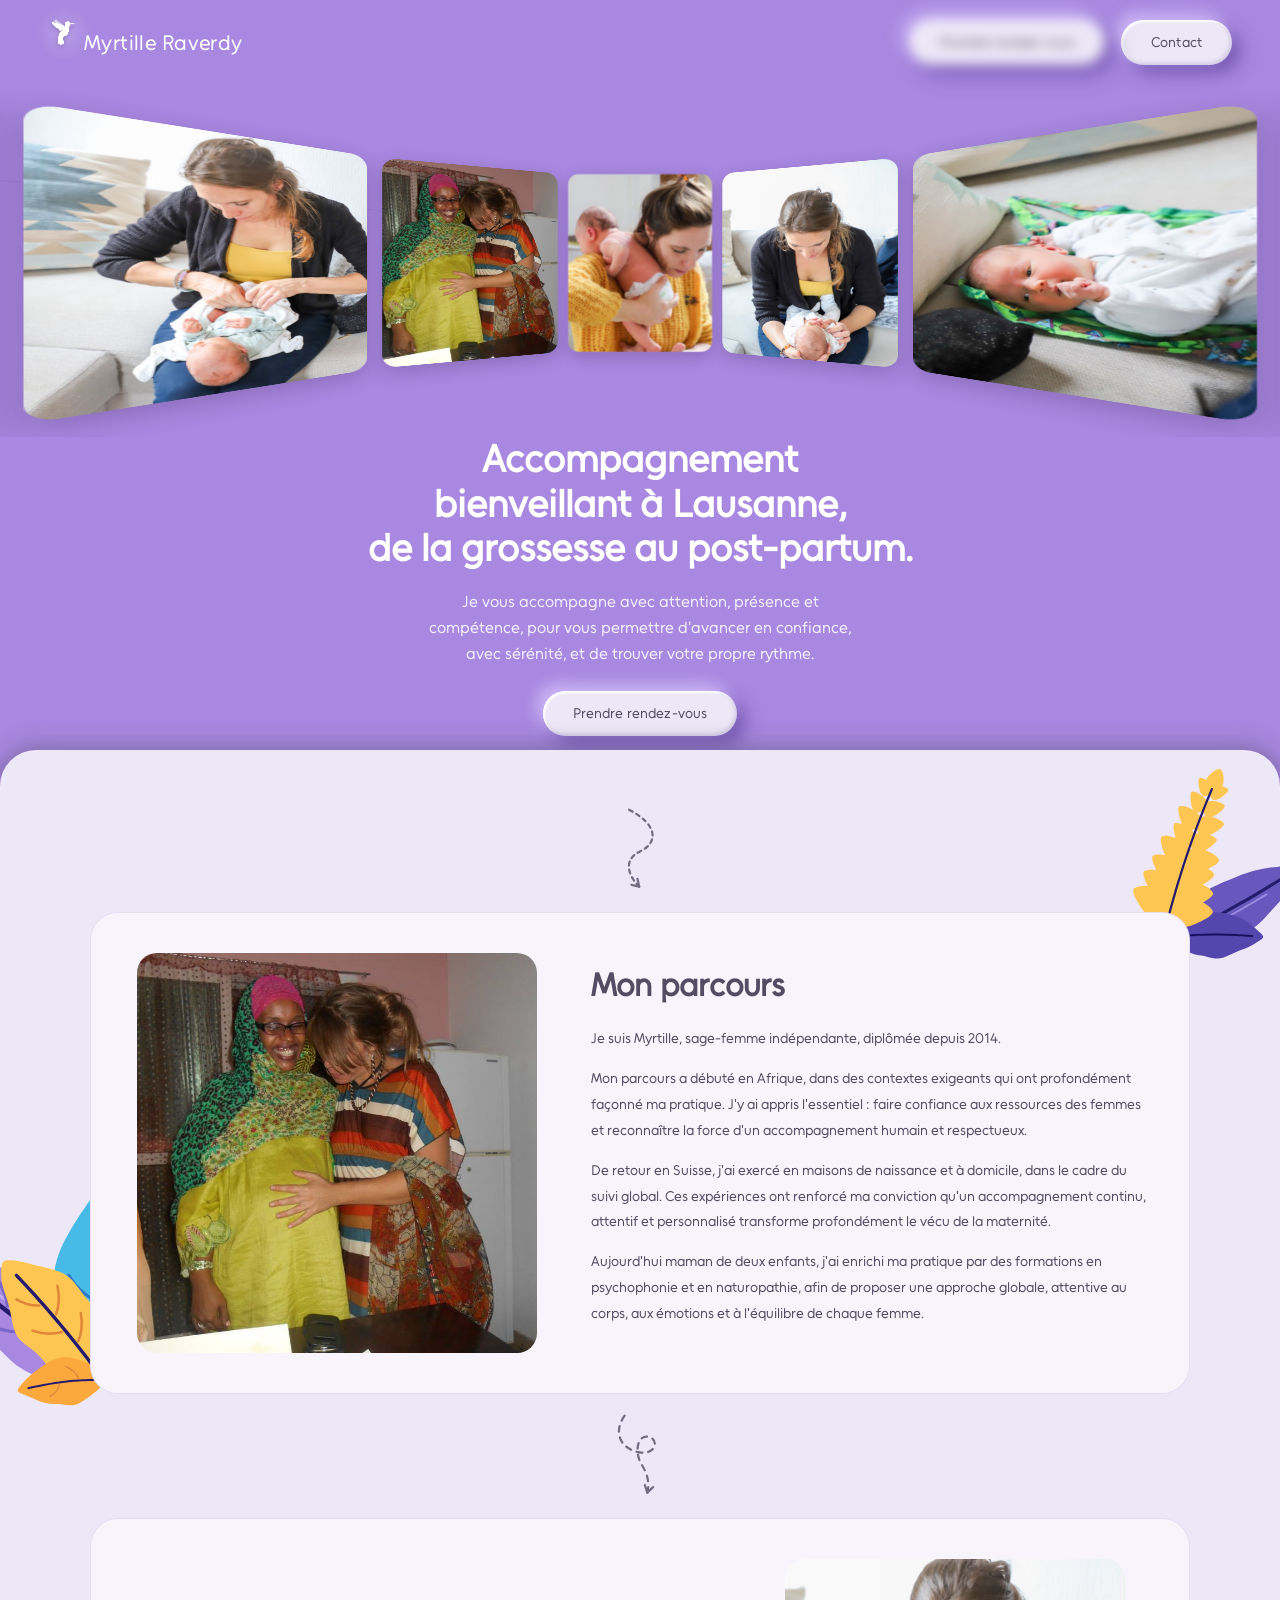
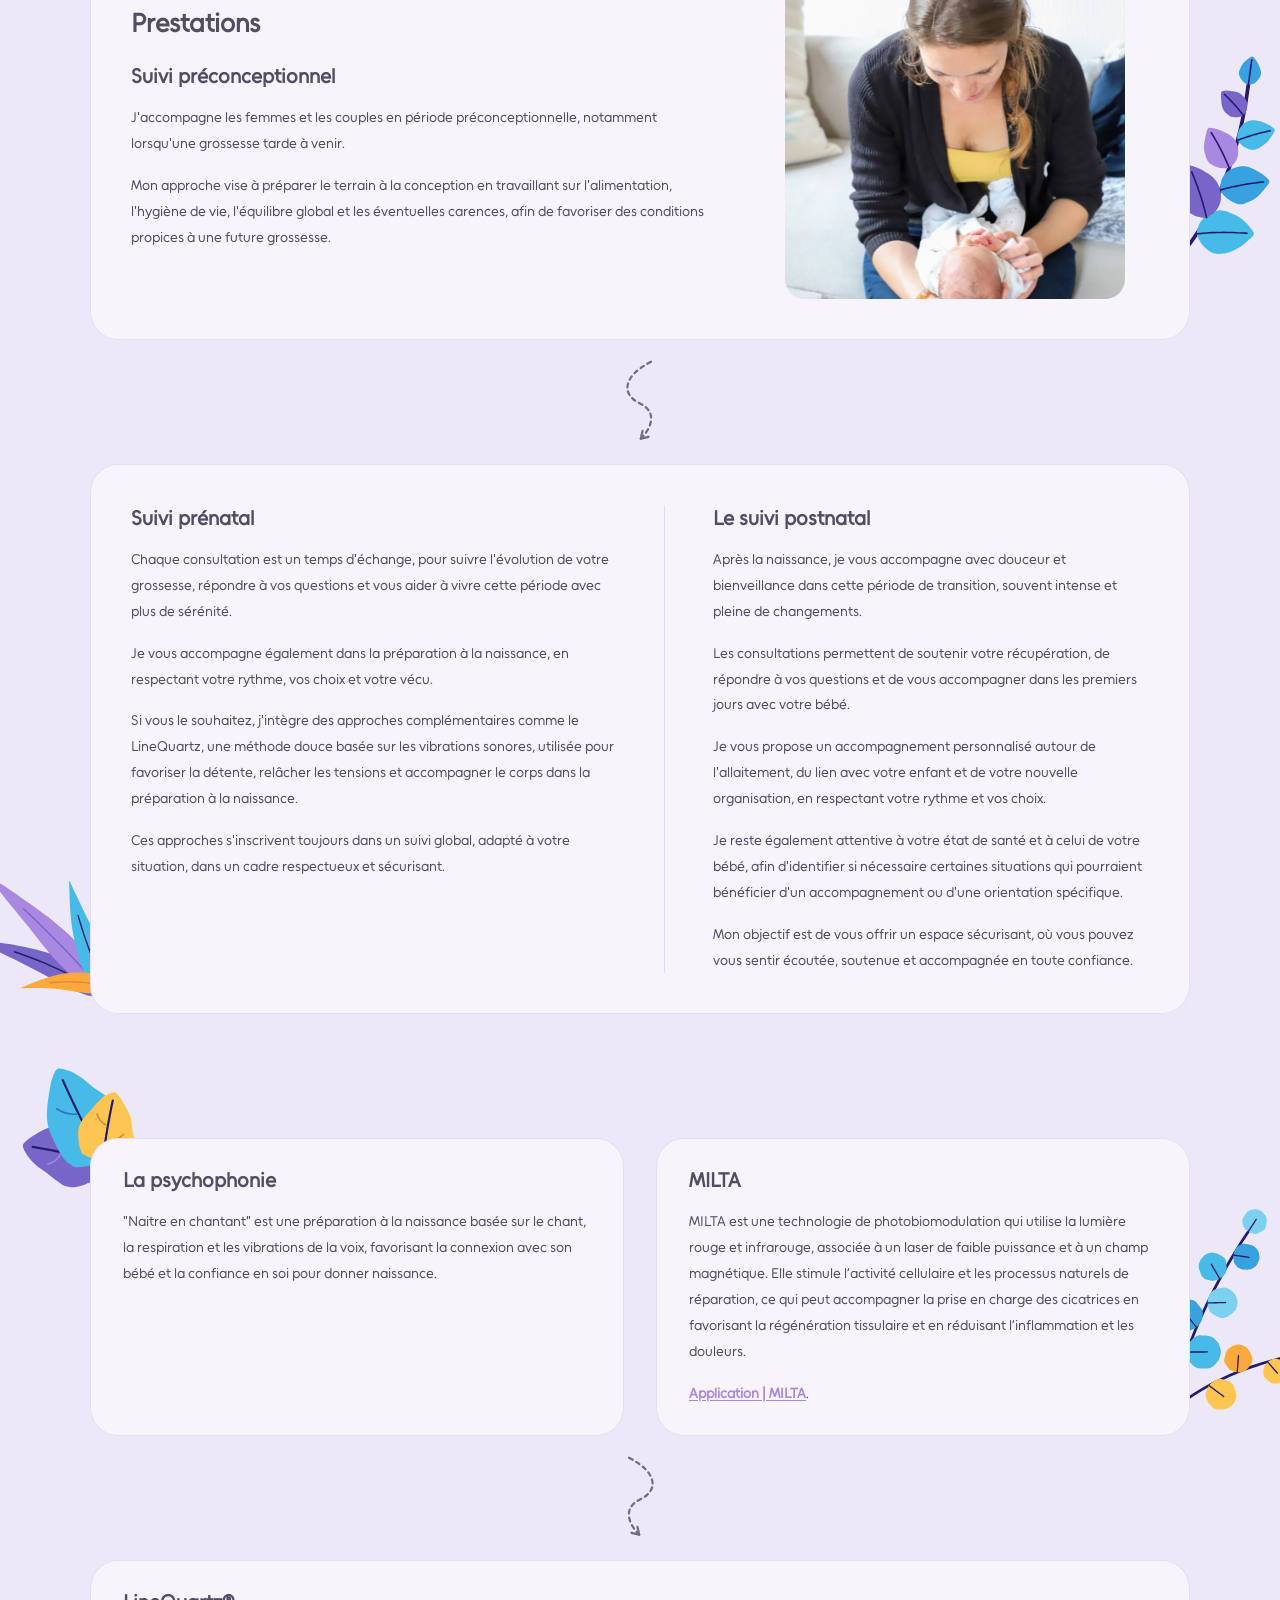
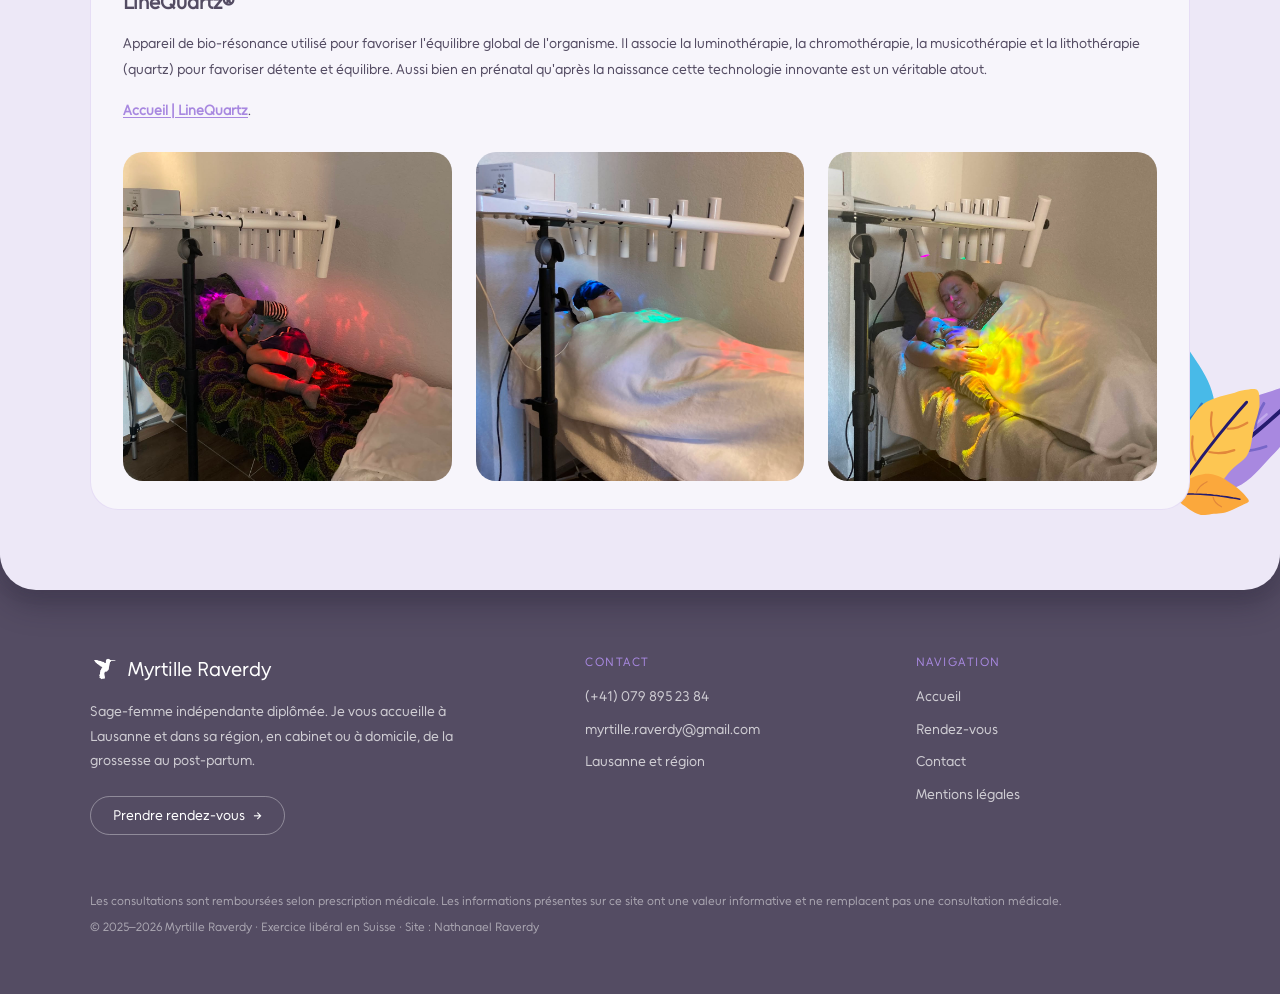
==== commit 4e9a4932: "Add files via upload" ====
--- a/myrtille raverdy/index.html
+++ b/myrtille raverdy/index.html
@@ -4,8 +4,8 @@
   <meta charset="UTF-8" />
   <meta name="viewport" content="width=device-width, initial-scale=1.0"/>
   <title>Myrtille Raverdy — Sage-femme à Lausanne</title>
-  <link rel="stylesheet" href="assets/css/style.css?v=7" />
-  <link rel="stylesheet" href="assets/css/home.css?v=7" />
+  <link rel="stylesheet" href="assets/css/style.css?v=8" />
+  <link rel="stylesheet" href="assets/css/home.css?v=12" />
   <link rel="icon" type="image/png" href="assets/images/logo-colibri-dark.png" />
 </head>
 <body>
@@ -63,6 +63,8 @@
   <div class="flow-arrow flow-arrow--onload" aria-hidden="true"><img src="assets/images/fleche-courbe.svg" alt="" /></div>
 
   <section class="section-about">
+    <img src="assets/images/plantes/plante-bouquet.svg" alt="" aria-hidden="true" class="plante plante--about" />
+    <img src="assets/images/plantes/plante-fougere.svg" alt="" aria-hidden="true" class="plante plante--about-top" />
     <div class="section-about__illustration reveal">
       <img src="assets/images/ImageSageFemme.jpg" alt="Myrtille Raverdy, sage-femme" style="max-height: 400px" class="lightbox-img" />
     </div>
@@ -73,7 +75,7 @@
         Mon parcours a débuté en Afrique, dans des contextes exigeants qui ont profondément façonné ma pratique. J'y ai appris l'essentiel : faire confiance aux ressources des femmes et reconnaître la force d'un accompagnement humain et respectueux.
       </p>
       <p>
-        De retour en Suisse, j'ai exercé en maisons de naissance puis à domicile, dans le cadre du suivi global. Ces expériences ont renforcé ma conviction qu'un accompagnement continu, attentif et personnalisé transforme profondément le vécu de la maternité.
+        De retour en Suisse, j'ai exercé en maisons de naissance et à domicile, dans le cadre du suivi global. Ces expériences ont renforcé ma conviction qu'un accompagnement continu, attentif et personnalisé transforme profondément le vécu de la maternité.
       </p>
       <p>
         Aujourd'hui maman de deux enfants, j'ai enrichi ma pratique par des formations en psychophonie et en naturopathie, afin de proposer une approche globale, attentive au corps, aux émotions et à l'équilibre de chaque femme.
@@ -85,6 +87,7 @@
 
   <section class="services">
     <div class="service-block service-block--intro reveal">
+      <img src="assets/images/plantes/plante-myrtille.svg?v=2" alt="" aria-hidden="true" class="plante plante--intro" />
       <div class="service-block__text">
         <h3>Prestations</h3>
         <h2>Suivi préconceptionnel</h2>
@@ -103,8 +106,9 @@
     <div class="flow-arrow flow-arrow--mirror" aria-hidden="true"><img src="assets/images/fleche-courbe.svg" alt="" /></div>
 
     <div class="service-block service-block--pair reveal">
+      <img src="assets/images/plantes/plante-herbes.svg" alt="" aria-hidden="true" class="plante plante--pair" />
       <div class="service-sub">
-          <h2>Suivi pré natal</h2>
+          <h2>Suivi prénatal</h2>
           <p>
             Chaque consultation est un temps d'échange, pour suivre l'évolution de votre grossesse, répondre à vos questions et vous aider à vivre cette période avec plus de sérénité.
           </p>
@@ -119,7 +123,7 @@
           </p>
       </div>
       <div class="service-sub">
-          <h2>Le suivi post-natal</h2>
+          <h2>Le suivi postnatal</h2>
           <p>
             Après la naissance, je vous accompagne avec douceur et bienveillance dans cette période de transition, souvent intense et pleine de changements.
           </p>
@@ -143,6 +147,7 @@
 
   <section class="two-columns reveal">
     <div class="two-columns__col">
+      <img src="assets/images/plantes/plante-pousse.svg" alt="" aria-hidden="true" class="plante plante--psy" />
       <h2>La psychophonie</h2>
       <p>
         "Naitre en chantant" est une préparation à la naissance basée sur le chant, la respiration et les vibrations de la voix, favorisant la connexion avec son bébé et la confiance en soi pour donner naissance.
@@ -151,13 +156,13 @@
     <div class="flow-arrow flow-arrow--mirror flow-arrow--mobile" aria-hidden="true"><img src="assets/images/fleche-boucle.svg" alt="" /></div>
     <div class="flow-arrow flow-arrow--grid" aria-hidden="true"><img src="assets/images/fleche-courbe.svg" alt="" /></div>
     <div class="two-columns__col two-columns__col--linequartz">
+      <img src="assets/images/plantes/plante-bouquet.svg" alt="" aria-hidden="true" class="plante plante--lq" />
       <h2>LineQuartz®</h2>
       <p>
         Appareil de bio-résonance utilisé pour favoriser l'équilibre global de l'organisme. Il associe la luminothérapie, la chromothérapie, la musicothérapie et la lithothérapie (quartz) pour favoriser détente et équilibre. Aussi bien en prénatal qu'après la naissance cette technologie innovante est un véritable atout.
 
       </p>
       <p>
-        Site internet du fabriquant :
         <a href="https://www.linequartz.com" target="_blank" rel="noopener">Accueil | LineQuartz</a>.
       </p>
       <div class="linequartz-gallery">
@@ -167,6 +172,7 @@
       </div>
     </div>
     <div class="two-columns__col">
+      <img src="assets/images/plantes/plante-eucalyptus.svg" alt="" aria-hidden="true" class="plante plante--milta" />
       <h2>MILTA</h2>
       <p>
         MILTA est une technologie de photobiomodulation qui utilise la lumière rouge et infrarouge, associée à un laser de faible puissance et à un champ magnétique. Elle stimule l’activité cellulaire et les processus naturels de réparation, ce qui peut accompagner la prise en charge des cicatrices en favorisant la régénération tissulaire et en réduisant l’inflammation et les douleurs.
@@ -207,7 +213,7 @@
 
     <div class="site-footer__bottom">
       <p>Les consultations sont remboursées selon prescription médicale. Les informations présentes sur ce site ont une valeur informative et ne remplacent pas une consultation médicale.</p>
-      <p>© 2025–2026 Myrtille Raverdy · Exercice libéral en Suisse · Site : Nathanael Raverdy · Images : Gstudioimagen</p>
+      <p>© 2025–2026 Myrtille Raverdy · Exercice libéral en Suisse · Site : Nathanael Raverdy</p>
     </div>
   </div>
 
--- a/myrtille raverdy/assets/css/style.css
+++ b/myrtille raverdy/assets/css/style.css
@@ -682,3 +682,43 @@
 @media (max-width: 520px) {
     .site-footer__inner { grid-template-columns: 1fr; }
 }
+
+/* ============================================
+   PLANTES DÉCORATIVES (toutes les pages)
+   Illustrations SVG (assets/images/plantes/) posées en position absolue
+   aux coins des cartes : elles ne changent pas la mise en page.
+   Elles passent DERRIÈRE la carte (z-index: -1) et ne débordent qu'à
+   l'extérieur ou dans la marge intérieure, jamais sous le texte.
+   La brise (balancement de chaque feuille) est animée dans les SVG ;
+   ici, seulement l'apparition : la plante « pousse » depuis sa base.
+   Placement : --h = hauteur de la plante, --in = distance à laquelle sa
+   base (racine) est cachée derrière le bord de la carte. Les coefficients
+   des pages (ex. 0.413) = position de la racine dans le SVG × proportions
+   du dessin : la racine tombe au même endroit quelle que soit la taille.
+   ============================================ */
+.plante {
+    --in: 20px;
+    position: absolute;
+    z-index: -1;
+    height: var(--h);
+    width: auto;
+    pointer-events: none;
+    user-select: none;
+    -webkit-user-drag: none;
+    transform-origin: 50% 100%;
+    animation: plantePousse 1.1s var(--ease-spring) 0.7s both;
+}
+@keyframes plantePousse {
+    from { opacity: 0; scale: 0.6; }
+    to   { opacity: 1; scale: 1; }
+}
+/* les plantes du bord ne créent pas de défilement horizontal */
+.main-content,
+.page-panel { overflow-x: clip; }
+
+@media (max-width: 900px) {
+    .plante { --in: 8px; }
+}
+@media (prefers-reduced-motion: reduce) {
+    .plante { animation: none; }
+}
--- a/myrtille raverdy/assets/css/home.css
+++ b/myrtille raverdy/assets/css/home.css
@@ -648,7 +648,7 @@
 .section-about,
 .service-block,
 .two-columns__col {
-    background: rgba(255, 255, 255, 0.55);
+    background: #F7F5FB; /* opaque (= l'ancien blanc 55 % posé sur le fond lavande) : les plantes derrière ne transparaissent pas */
     border: 1px solid rgba(168, 136, 224, 0.22);
     border-radius: 28px;
     box-shadow: none;
@@ -871,3 +871,79 @@
     .flow-arrow img,
     .flow-arrow svg { width: 54px; height: 72px; }
 }
+
+/* ============================================
+   PLANTES DÉCORATIVES
+   Illustrations SVG (assets/images/plantes/) posées en position absolue
+   aux coins des cartes : elles ne changent pas la mise en page.
+   Elles passent DERRIÈRE la carte (z-index: -1) et ne débordent qu'à
+   l'extérieur ou dans la marge intérieure, jamais sous le texte.
+   La brise (balancement de chaque feuille) est animée dans les SVG ;
+   ici, seulement l'apparition (la plante « pousse » quand la carte entre).
+   ============================================ */
+
+.section-about,
+.service-block,
+.two-columns__col { position: relative; }
+
+/* une fois apparues, les cartes perdent leur transform : sans contexte
+   d'empilement, les plantes en z-index -1 peuvent passer derrière elles */
+.main-content .reveal.visible { transform: none; }
+
+/* règles communes des plantes : voir style.css ; ici elles n'apparaissent
+   qu'avec leur carte (classe .visible posée au scroll par main.js) */
+.main-content .plante {
+    animation: none;
+    opacity: 0;
+    scale: 0.6;
+    transition: opacity 0.8s ease 0.5s, scale 1.1s var(--ease-spring) 0.5s;
+}
+.visible .plante,
+.visible > .plante,
+.section-about:has(.visible) > .plante {
+    opacity: 1;
+    scale: 1;
+}
+
+
+/* Mon parcours : bouquet au coin bas-gauche, fougère au coin haut-droit */
+.plante--about     { --h: 210px; left:  calc(var(--h) * -0.413 + var(--in)); bottom: calc(var(--in) - var(--h) * 0.06); rotate: -32deg; }
+.plante--about-top { --h: 170px; right: calc(var(--h) * -0.444 + var(--in)); top: calc(var(--in) - var(--h) * 0.96); rotate: 38deg; }
+/* Suivi préconceptionnel : brin de myrtille qui sort à droite */
+.plante--intro     { --h: 230px; right: calc(var(--h) * -0.23 + var(--in)); bottom: 70px; rotate: 34deg; }
+/* Prénatal / post-natal : herbes hautes au coin bas-gauche */
+.plante--pair      { --h: 170px; left:  calc(var(--h) * -0.591 + var(--in)); bottom: calc(var(--in) - var(--h) * 0.03); rotate: -30deg; }
+/* Psychophonie : petite pousse au coin haut-gauche */
+.plante--psy       { --h: 120px; left:  calc(var(--h) * -0.496 + var(--in)); top: calc(var(--in) - var(--h) * 0.88); rotate: -36deg; }
+/* MILTA : eucalyptus au coin bas-droit */
+.plante--milta     { --h: 220px; right: calc(var(--h) * -0.498 + var(--in)); bottom: calc(var(--in) - var(--h) * 0.03); rotate: 28deg; }
+/* LineQuartz : bouquet (en miroir) au coin bas-droit */
+.plante--lq        { --h: 180px; right: calc(var(--h) * -0.413 + var(--in)); bottom: calc(var(--in) - var(--h) * 0.06); rotate: 30deg; transform: scaleX(-1); }
+
+@media (max-width: 1100px) {
+    /* marges latérales étroites : plantes plus petites */
+    .plante--about     { --h: 160px; }
+    .plante--about-top { --h: 130px; }
+    .plante--intro     { --h: 180px; }
+    .plante--pair      { --h: 130px; }
+    .plante--psy       { --h: 96px; }
+    .plante--milta     { --h: 170px; }
+    .plante--lq        { --h: 140px; }
+}
+
+@media (max-width: 900px) {
+    .plante--about     { --h: 110px; }
+    .plante--about-top { --h: 96px; }
+    /* sur mobile le texte va presque jusqu'aux bords : les plantes qui
+       étaient en bas d'un bloc de texte passent aux coins hauts, d'où
+       elles poussent vers le haut, dans l'espace entre les cartes */
+    .plante--intro     { --h: 120px; bottom: auto; top: calc(var(--in) - var(--h) * 0.97); rotate: 36deg; }
+    .plante--pair      { --h: 96px; bottom: auto; top: calc(var(--in) - var(--h) * 0.97); rotate: -40deg; }
+    .plante--psy       { --h: 76px; }
+    .plante--milta     { --h: 110px; bottom: auto; top: calc(var(--in) - var(--h) * 0.97); rotate: 36deg; }
+    .plante--lq        { --h: 100px; }
+}
+
+@media (prefers-reduced-motion: reduce) {
+    .main-content .plante { transition: none; opacity: 1; scale: 1; }
+}
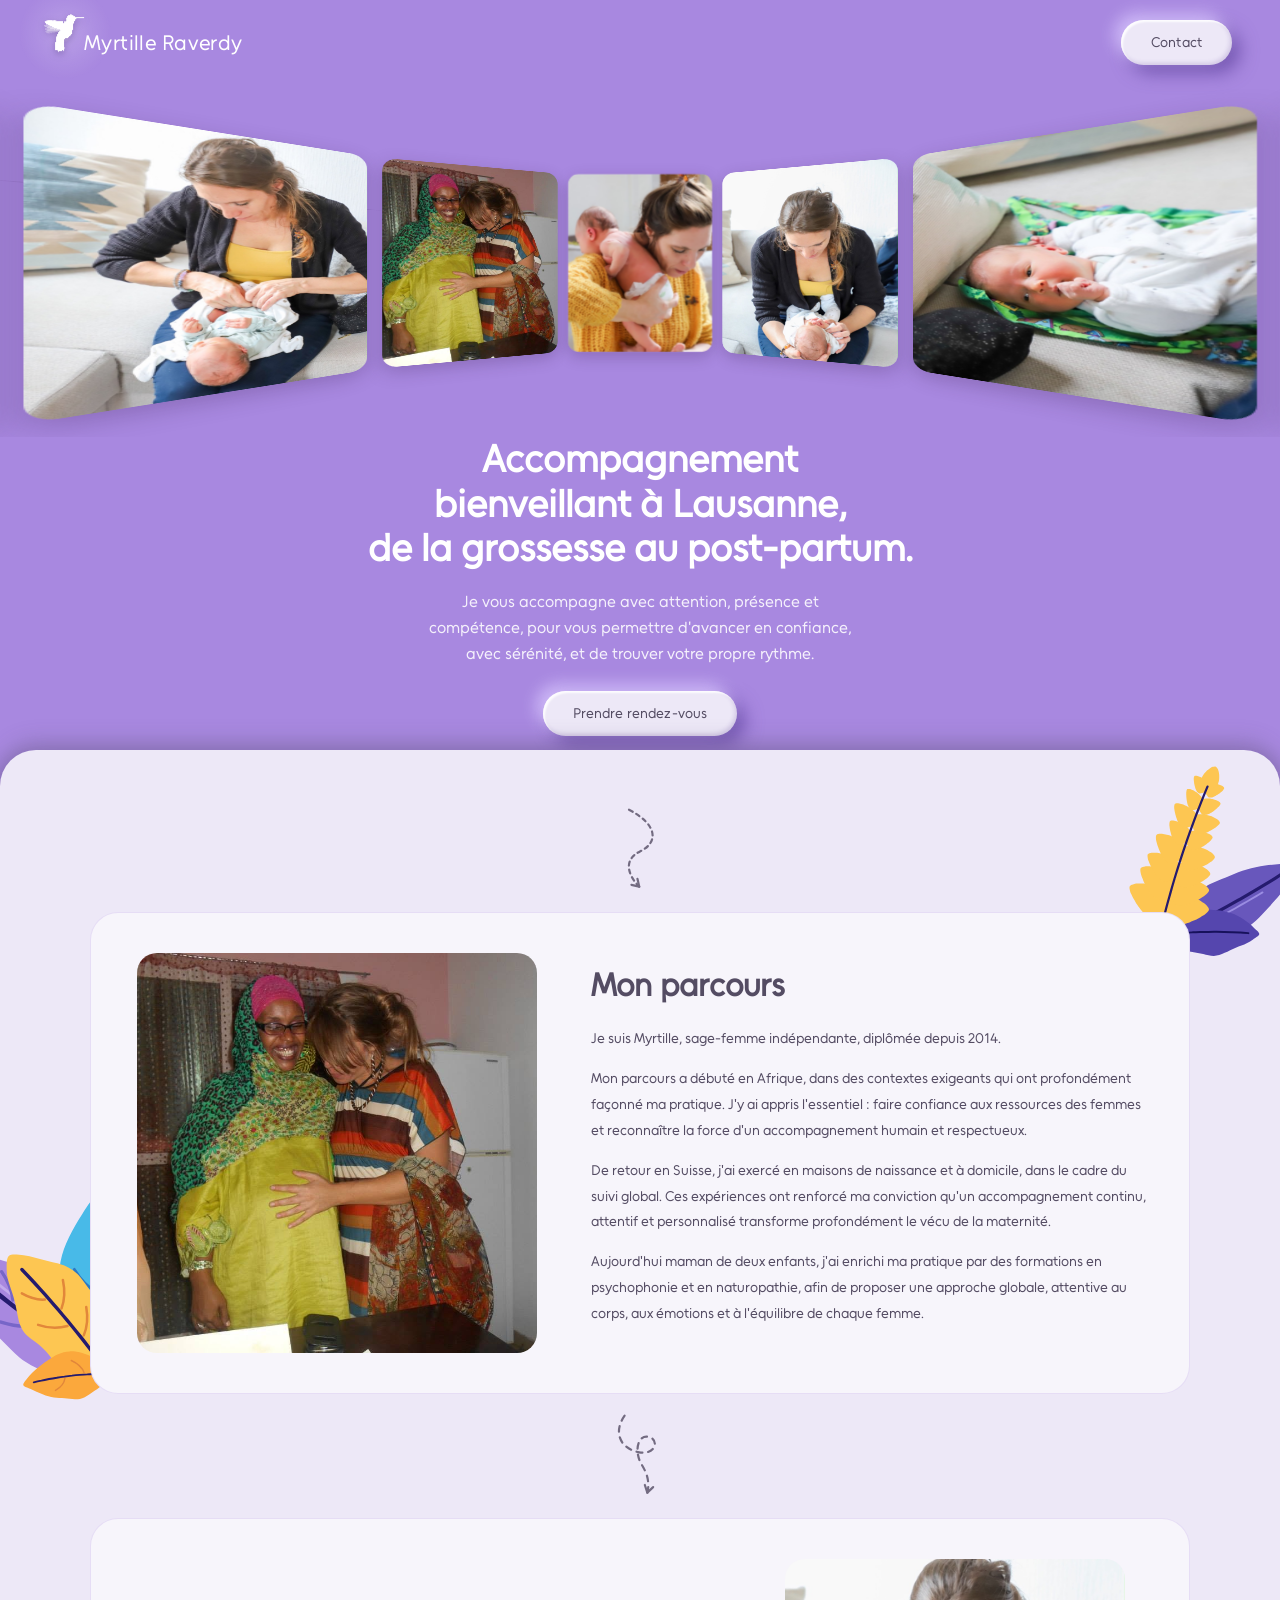
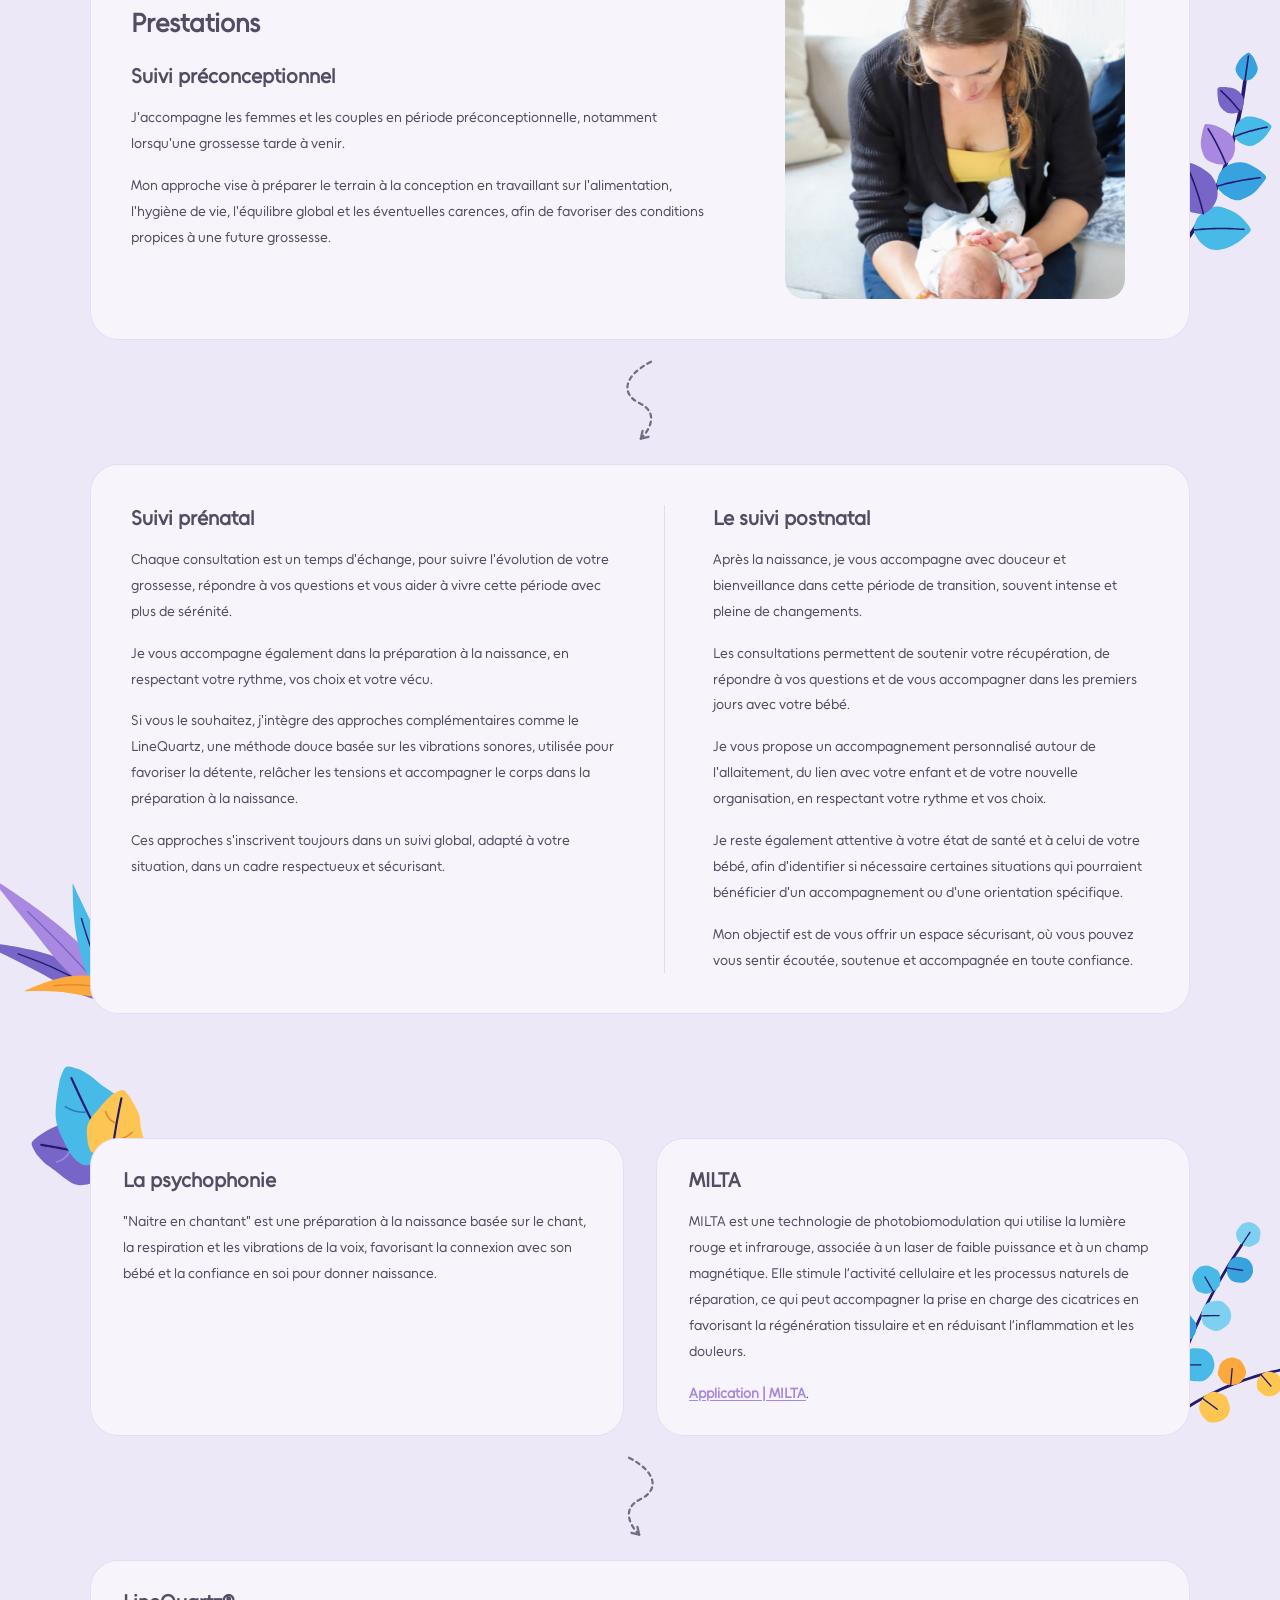
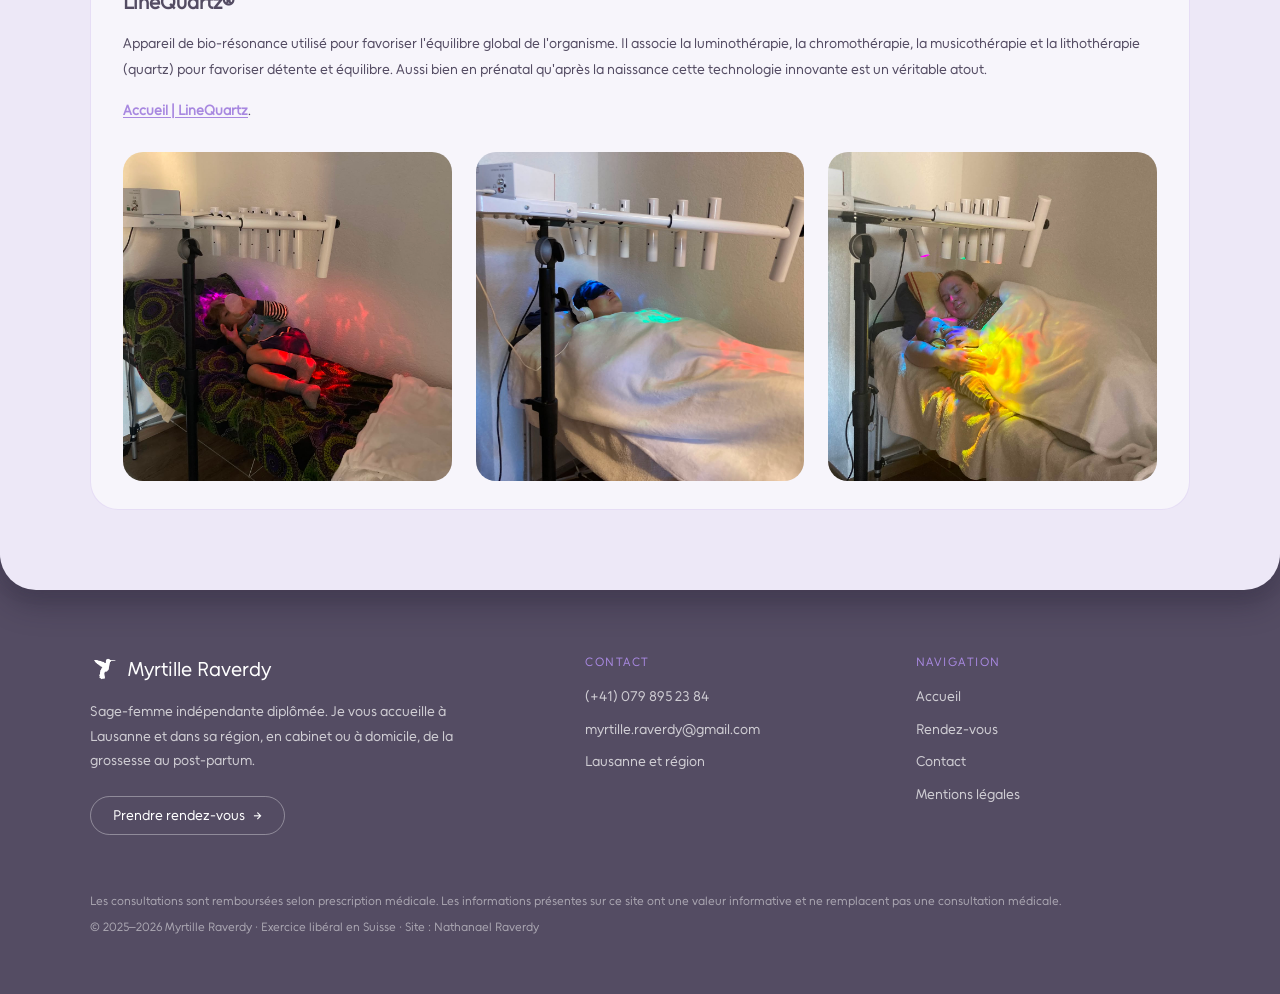
==== commit 7f8a8979: "Add files via upload" ====
--- a/myrtille raverdy/index.html
+++ b/myrtille raverdy/index.html
@@ -4,14 +4,14 @@
   <meta charset="UTF-8" />
   <meta name="viewport" content="width=device-width, initial-scale=1.0"/>
   <title>Myrtille Raverdy — Sage-femme à Lausanne</title>
-  <link rel="stylesheet" href="assets/css/style.css?v=8" />
-  <link rel="stylesheet" href="assets/css/home.css?v=12" />
+  <link rel="stylesheet" href="assets/css/style.css?v=25" />
+  <link rel="stylesheet" href="assets/css/home.css?v=22" />
   <link rel="icon" type="image/png" href="assets/images/logo-colibri-dark.png" />
 </head>
 <body>
 
 <nav class="navbar">
-  <a href="index.html" class="nav-brand"><img src="assets/images/logo-colibri-white.png" alt="" class="nav-brand__logo" />Myrtille Raverdy</a>
+  <a href="index.html" class="nav-brand" aria-label="Myrtille Raverdy – accueil"><img src="assets/images/logo-colibri-white.png" alt="" class="nav-brand__logo" /><span class="nav-brand__name">Myrtille Raverdy</span></a>
   <a href="rendez-vous.html" class="btn btn-primary nav-cta" id="nav-cta"><span class="nav-cta__full">Prendre rendez-vous</span><span class="nav-cta__short">Rendez-vous</span></a>
   <a href="contact.html" class="btn btn-outline">Contact</a>
 </nav>
@@ -219,9 +219,10 @@
 
 </footer>
 
-<script src="assets/js/main.js?v=7"></script>
+<script src="assets/js/main.js?v=13"></script>
 <script src="assets/js/colibri.js?v=7"></script>
 <script src="assets/js/hero-gallery.js?v=7"></script>
+<script src="assets/js/plantes.js?v=2"></script>
 
 </body>
 </html>
--- a/myrtille raverdy/assets/css/style.css
+++ b/myrtille raverdy/assets/css/style.css
@@ -195,6 +195,7 @@
     color: var(--color-white);
     letter-spacing: 0.02em;
     margin-right: auto;
+    flex-shrink: 0;            /* ne se tasse jamais sous les boutons (main.js choisit 1 ligne / 2 lignes / colibri) */
     transition: opacity var(--transition);
 }
 .nav-brand:hover { opacity: 0.8; }
@@ -233,8 +234,14 @@
 .nav-brand__logo {
     height: 32px;
     width: auto;
+    flex-shrink: 0;
     display: block;
 }
+.nav-brand__name { white-space: nowrap; }
+/* Selon la place (main.js) : nom sur 1 ligne, sinon sur 2 lignes
+   (« Myrtille » / « Raverdy »), sinon seul le colibri reste. */
+.navbar--name-2l .nav-brand__name { white-space: normal; width: min-content; line-height: 1.1; }
+.navbar--compact .nav-brand__name { display: none; }
 
 /* Colibri : quand il se repose dans la navbar après son envol
    (assets/js/colibri.js), le nom s'illumine brièvement. */
@@ -261,6 +268,7 @@
     font-size: 0.9rem;
     font-weight: 400;
     letter-spacing: 0.01em;
+    white-space: nowrap;           /* jamais de texte de bouton sur 2 lignes */
     cursor: pointer;
     border: none;
     background: var(--neu-surface);
@@ -722,3 +730,29 @@
 @media (prefers-reduced-motion: reduce) {
     .plante { animation: none; }
 }
+
+/* Pousse au fil du scroll (plantes.js pose --pousse de 0 à 1) :
+   la plante s'étire depuis sa racine, plus en hauteur qu'en largeur,
+   comme une tige qui sort de terre. Sans JavaScript, l'animation
+   d'apparition ci-dessus reste en place. */
+.plantes-scroll .plante {
+    animation: none;
+    opacity: clamp(0, calc(var(--pousse, 1) * 4), 1);
+    scale: calc(0.3 + 0.7 * var(--pousse, 1)) calc(0.08 + 0.92 * var(--pousse, 1));
+    transition: scale 0.18s linear, opacity 0.18s linear;
+}
+.plantes-scroll.plantes-intro .plante {
+    transition: scale 1.2s cubic-bezier(0.22, 1, 0.36, 1), opacity 0.6s ease;
+}
+/* point de rotation / d'étirement = la racine de chaque dessin */
+.plante[src*="plante-bouquet"]    { transform-origin: 46% 94%; }
+.plante[src*="plante-fougere"]    { transform-origin: 51% 96%; }
+.plante[src*="plante-myrtille"]   { transform-origin: 54% 97%; }
+.plante[src*="plante-herbes"]     { transform-origin: 54% 97%; }
+.plante[src*="plante-eucalyptus"] { transform-origin: 32% 97%; }
+.plante[src*="plante-pousse"]     { transform-origin: 51% 88%; }
+.plante[src*="plante-lavande"]    { transform-origin: 55% 97%; }
+.plante[src*="plante-tulipes"]    { transform-origin: 48% 98%; }
+.plante[src*="plante-ginkgo"]     { transform-origin: 53% 95%; }
+.plante[src*="plante-monstera"]   { transform-origin: 51% 95%; }
+.plante[src*="plante-olivier"]    { transform-origin: 25% 97%; }
--- a/myrtille raverdy/assets/css/home.css
+++ b/myrtille raverdy/assets/css/home.css
@@ -890,21 +890,7 @@
    d'empilement, les plantes en z-index -1 peuvent passer derrière elles */
 .main-content .reveal.visible { transform: none; }
 
-/* règles communes des plantes : voir style.css ; ici elles n'apparaissent
-   qu'avec leur carte (classe .visible posée au scroll par main.js) */
-.main-content .plante {
-    animation: none;
-    opacity: 0;
-    scale: 0.6;
-    transition: opacity 0.8s ease 0.5s, scale 1.1s var(--ease-spring) 0.5s;
-}
-.visible .plante,
-.visible > .plante,
-.section-about:has(.visible) > .plante {
-    opacity: 1;
-    scale: 1;
-}
-
+/* règles communes des plantes et pousse au scroll : voir style.css */
 
 /* Mon parcours : bouquet au coin bas-gauche, fougère au coin haut-droit */
 .plante--about     { --h: 210px; left:  calc(var(--h) * -0.413 + var(--in)); bottom: calc(var(--in) - var(--h) * 0.06); rotate: -32deg; }
@@ -944,6 +930,4 @@
     .plante--lq        { --h: 100px; }
 }
 
-@media (prefers-reduced-motion: reduce) {
-    .main-content .plante { transition: none; opacity: 1; scale: 1; }
-}
+
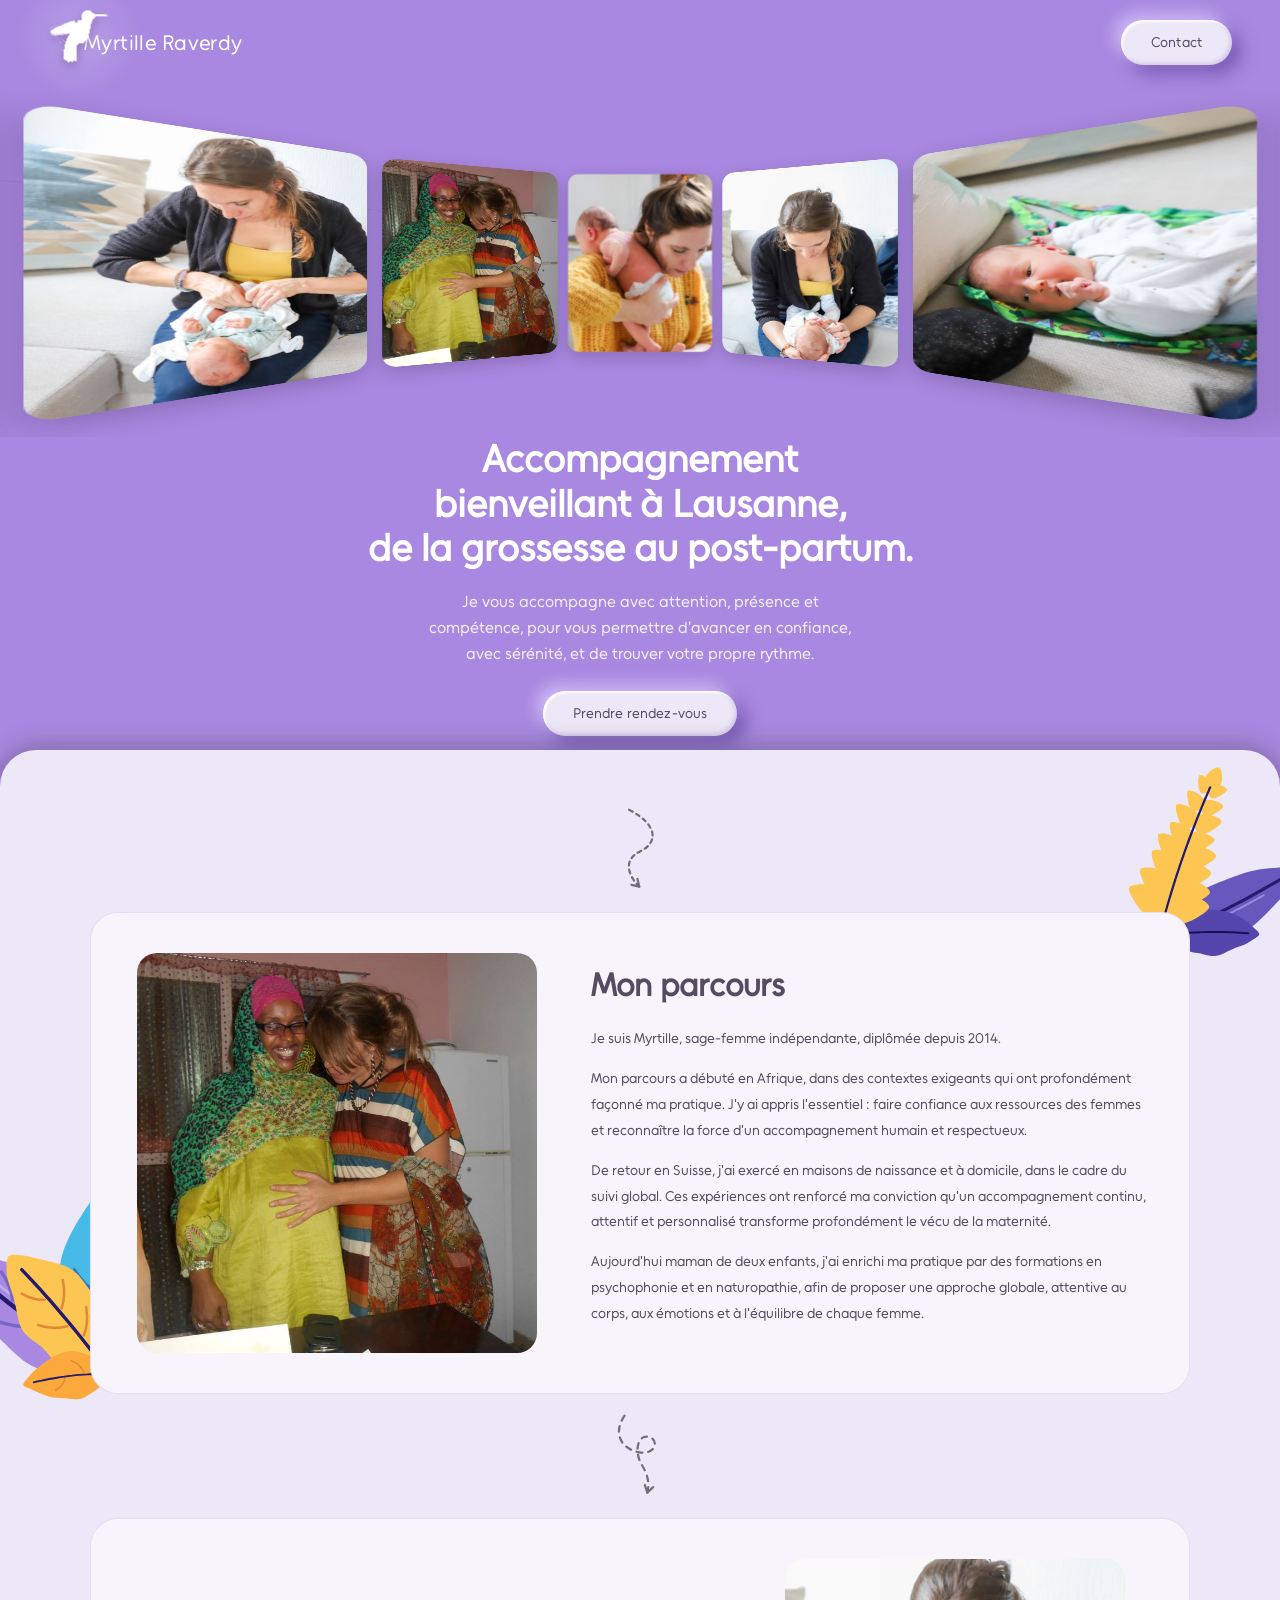
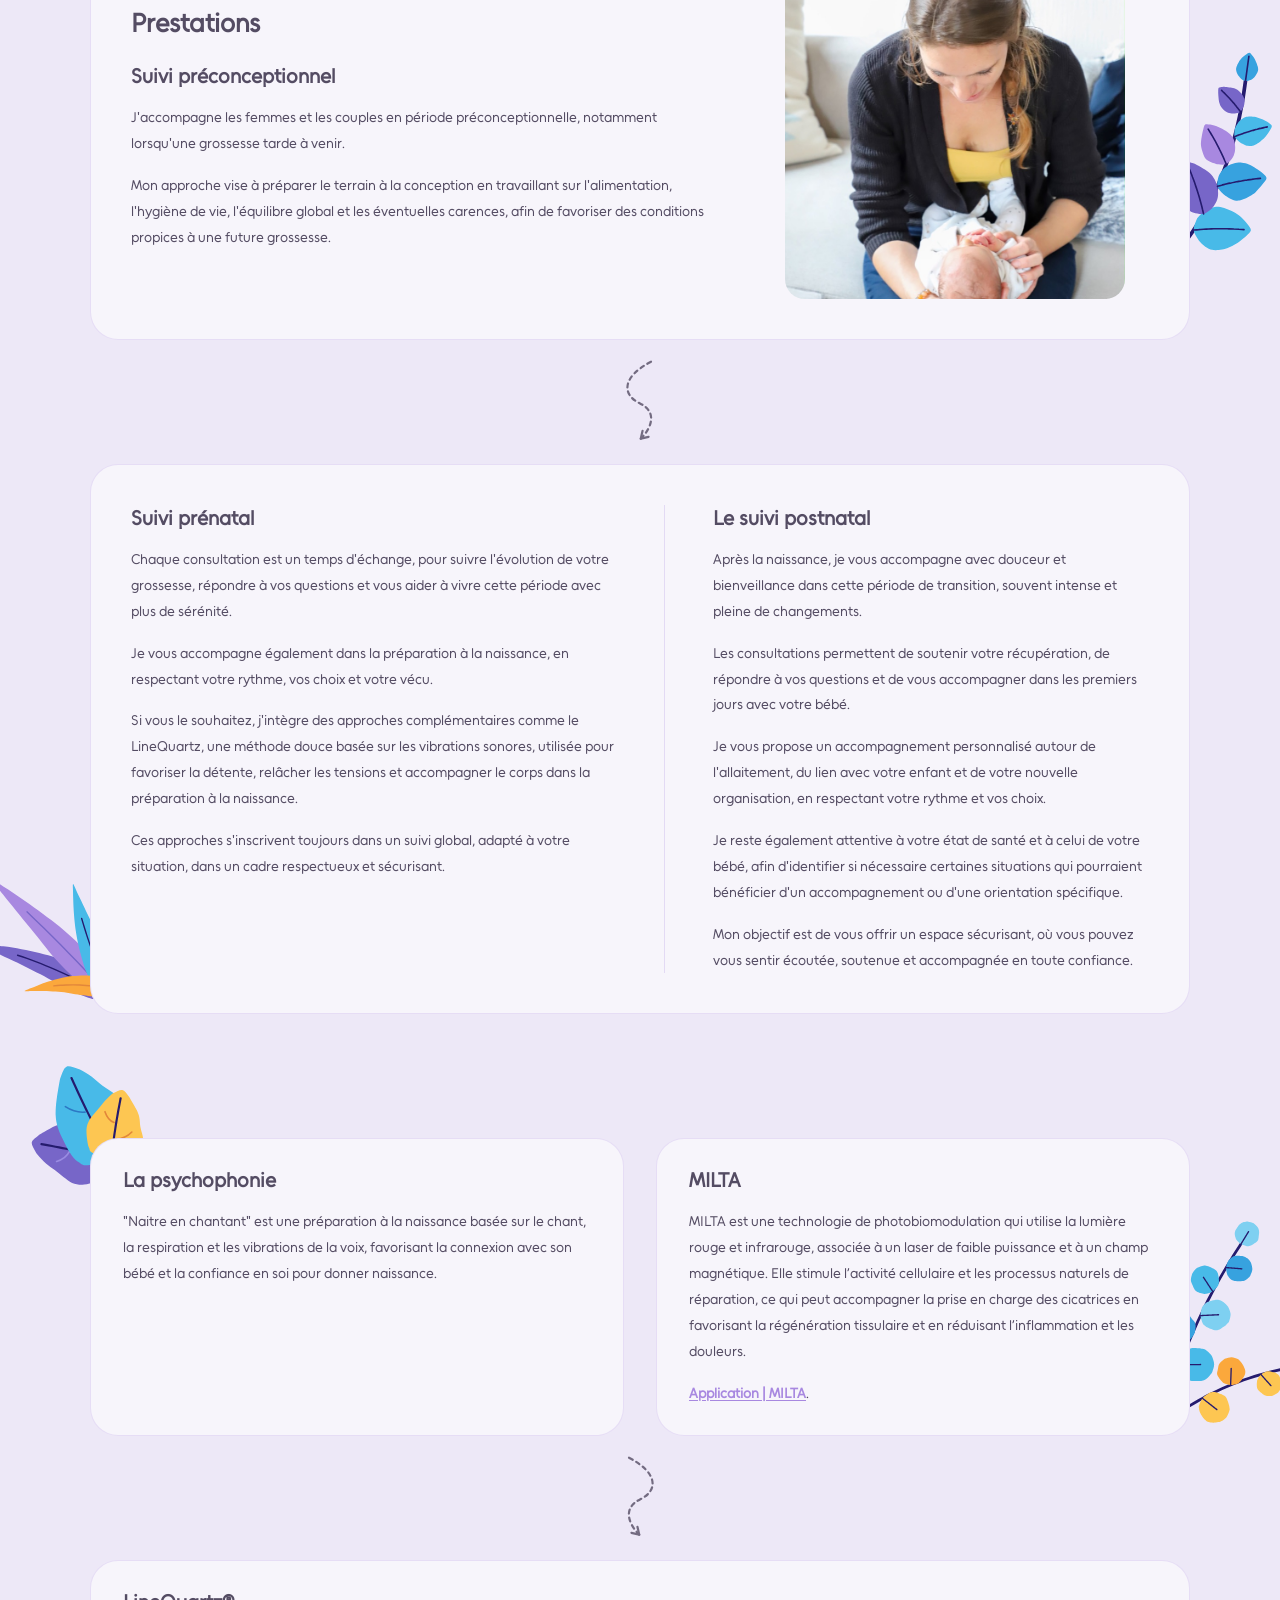
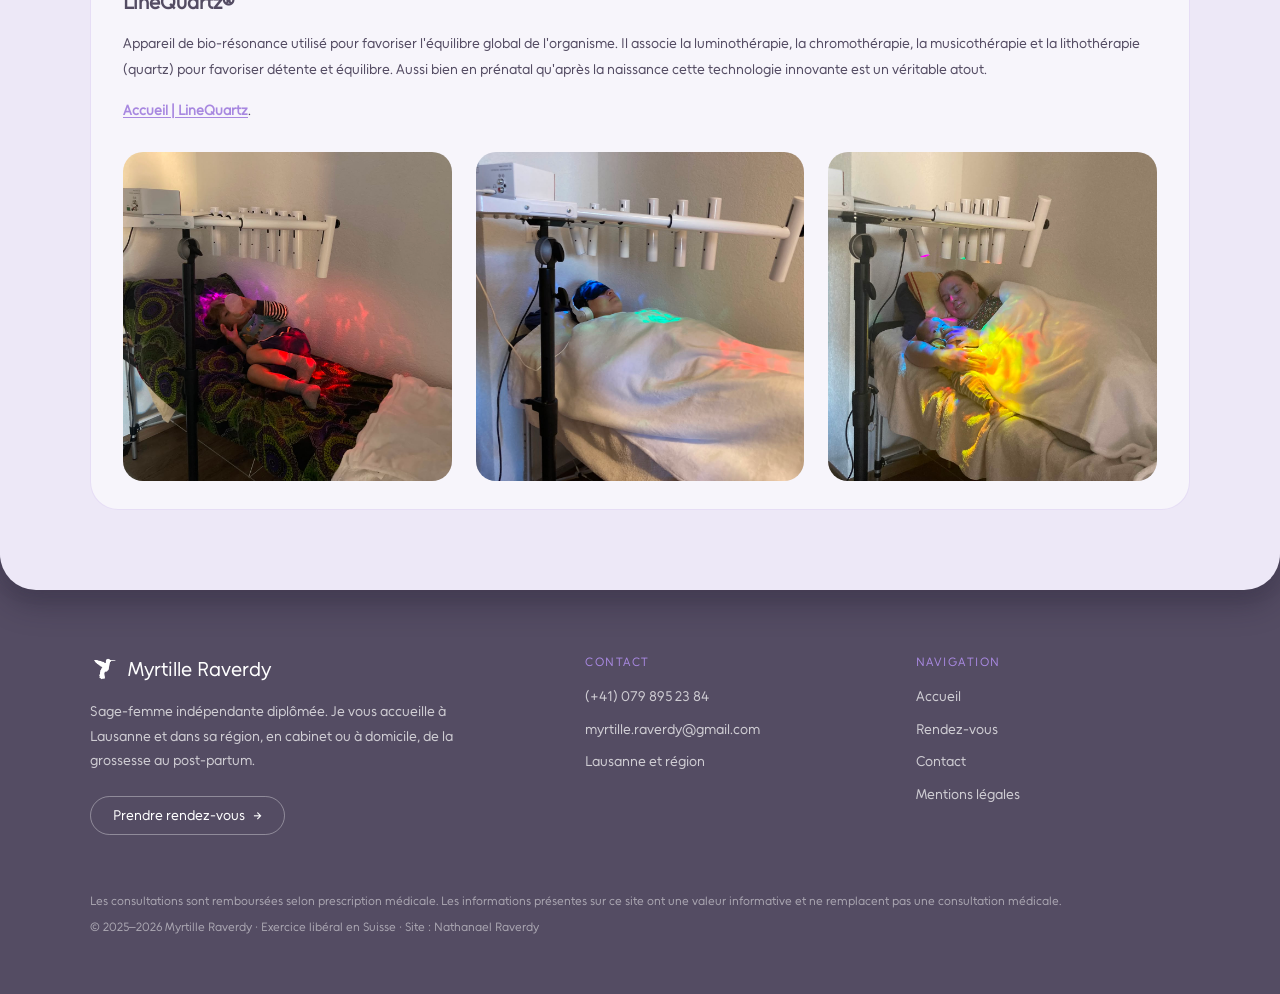
==== commit 705f6591: "Add files via upload" ====
--- a/myrtille raverdy/index.html
+++ b/myrtille raverdy/index.html
@@ -5,7 +5,7 @@
   <meta name="viewport" content="width=device-width, initial-scale=1.0"/>
   <title>Myrtille Raverdy — Sage-femme à Lausanne</title>
   <link rel="stylesheet" href="assets/css/style.css?v=25" />
-  <link rel="stylesheet" href="assets/css/home.css?v=22" />
+  <link rel="stylesheet" href="assets/css/home.css?v=25" />
   <link rel="icon" type="image/png" href="assets/images/logo-colibri-dark.png" />
 </head>
 <body>
@@ -18,6 +18,7 @@
 
 <section class="hero">
   <div class="hero-gallery" id="hero-gallery" aria-roledescription="carrousel" aria-label="Photos de consultations">
+    <div class="hero-gallery__loader" role="status" aria-label="Chargement des photos"></div>
     <div class="hero-gallery__stage">
       <div class="hero-gallery__ring">
         <!-- ordre choisi pour ne pas placer côte à côte deux photos de la même scène -->
@@ -220,8 +221,8 @@
 </footer>
 
 <script src="assets/js/main.js?v=13"></script>
-<script src="assets/js/colibri.js?v=7"></script>
-<script src="assets/js/hero-gallery.js?v=7"></script>
+<script src="assets/js/colibri.js?v=8"></script>
+<script src="assets/js/hero-gallery.js?v=12"></script>
 <script src="assets/js/plantes.js?v=2"></script>
 
 </body>
--- a/myrtille raverdy/assets/css/home.css
+++ b/myrtille raverdy/assets/css/home.css
@@ -492,9 +492,33 @@
     --card-w: clamp(140px, min(14.5vw, 20vh), 250px);
     --card-h: clamp(170px, min(18vw, 25vh), 310px);
     position: relative;
+}
+
+/* Roue de chargement : visible tant que le carrousel n'est pas prêt
+   (classe .is-ready posée par hero-gallery.js), photos cachées pendant ce temps */
+.hero-gallery__loader {
+    position: absolute;
+    top: 50%;
+    left: 50%;
+    z-index: 2;
+    width: 42px;
+    height: 42px;
+    margin: -21px 0 0 -21px;
+    border-radius: 50%;
+    border: 3px solid rgba(255, 255, 255, 0.28);
+    border-top-color: var(--color-white);
+    animation: heroGallerySpin 0.9s linear infinite;
+    transition: opacity 0.3s ease, transform 0.3s ease;
+    pointer-events: none;
+}
+.hero-gallery.is-ready .hero-gallery__loader {
     opacity: 0;
-    animation: fadeIn 0.9s ease forwards 0.3s;
-}
+    visibility: hidden;
+    transition: opacity 0.3s ease, visibility 0s linear 0.3s;
+}
+@keyframes heroGallerySpin { to { transform: rotate(360deg); } }
+.hero-gallery:not(.is-ready) .hero-gallery__ring,
+.hero-gallery:not(.is-ready) .hero-gallery__item { visibility: hidden !important; } /* l'emporte sur le style posé par le script */
 
 .hero-gallery__stage {
     position: relative;
@@ -621,7 +645,7 @@
 }
 
 @media (prefers-reduced-motion: reduce) {
-    .hero-gallery { animation: none; opacity: 1; }
+    .hero-gallery__loader { animation-duration: 2s; }
 }
 
 /* ============================================
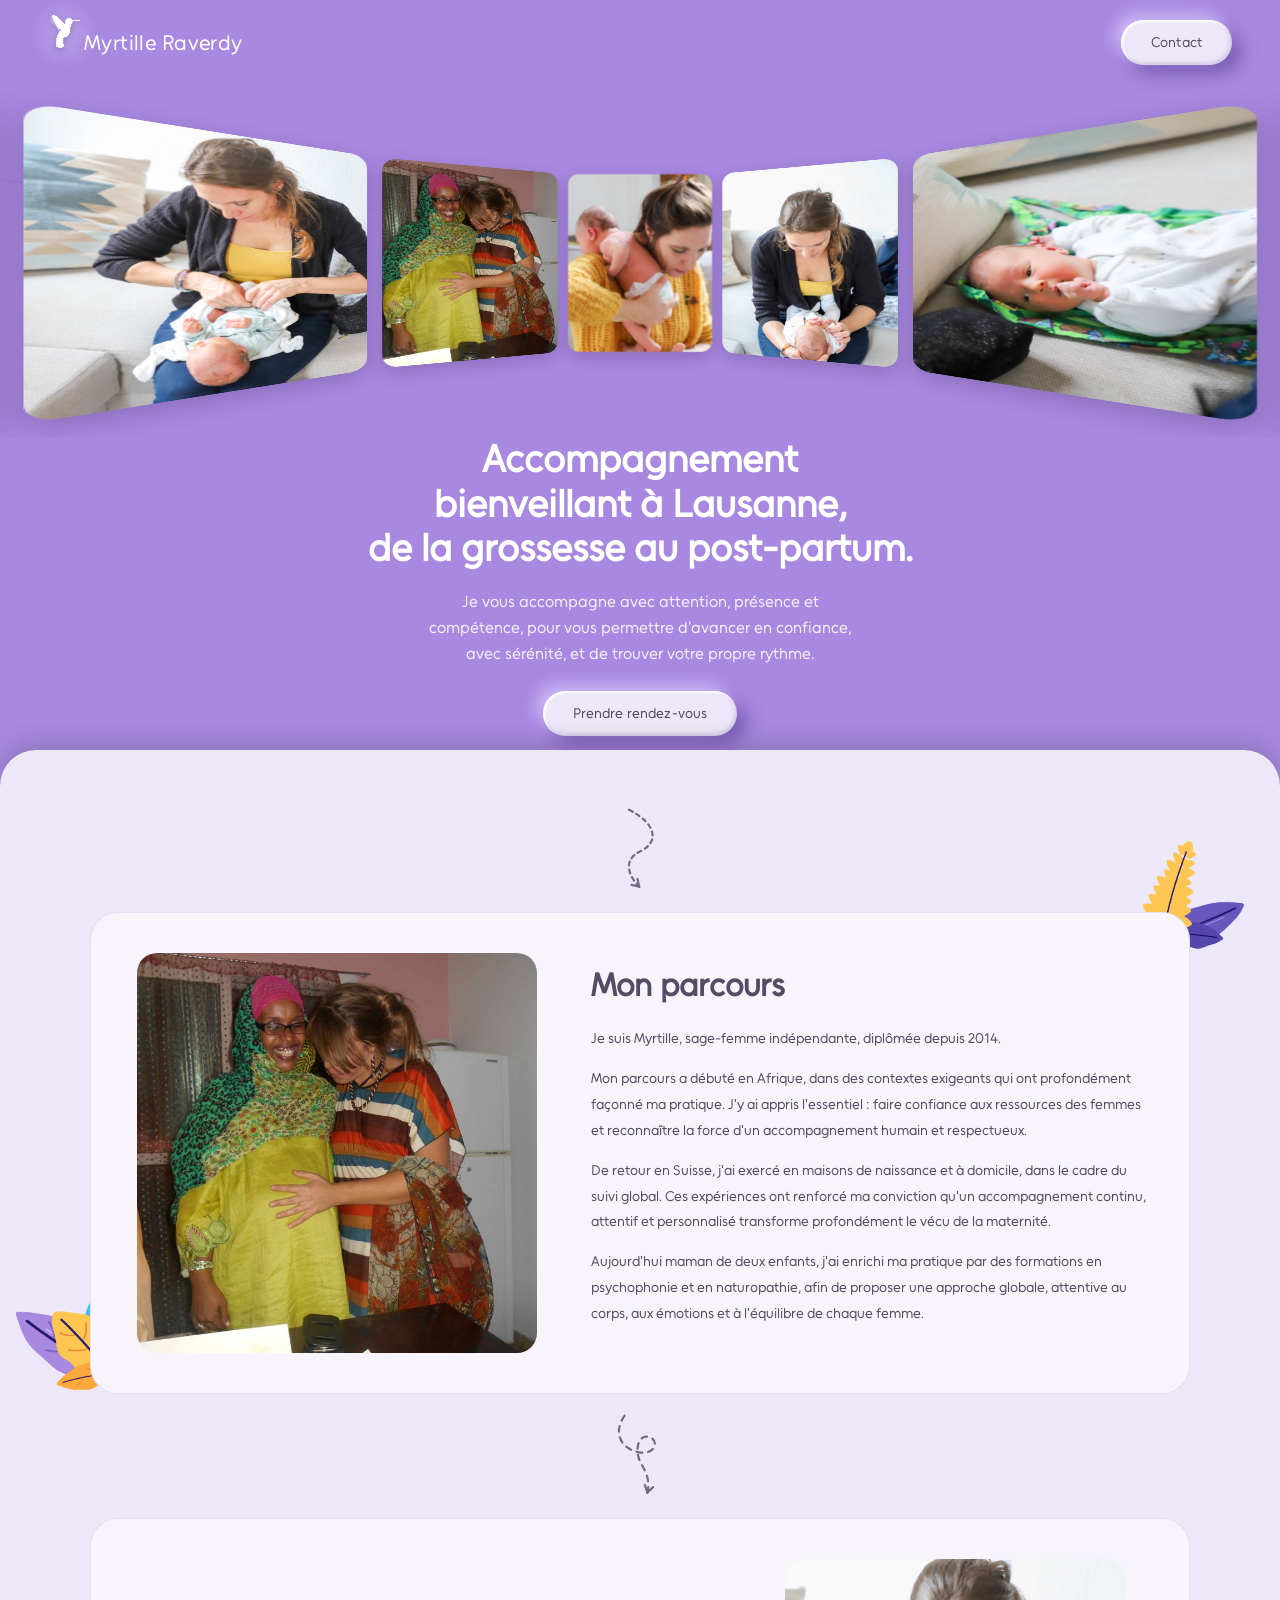
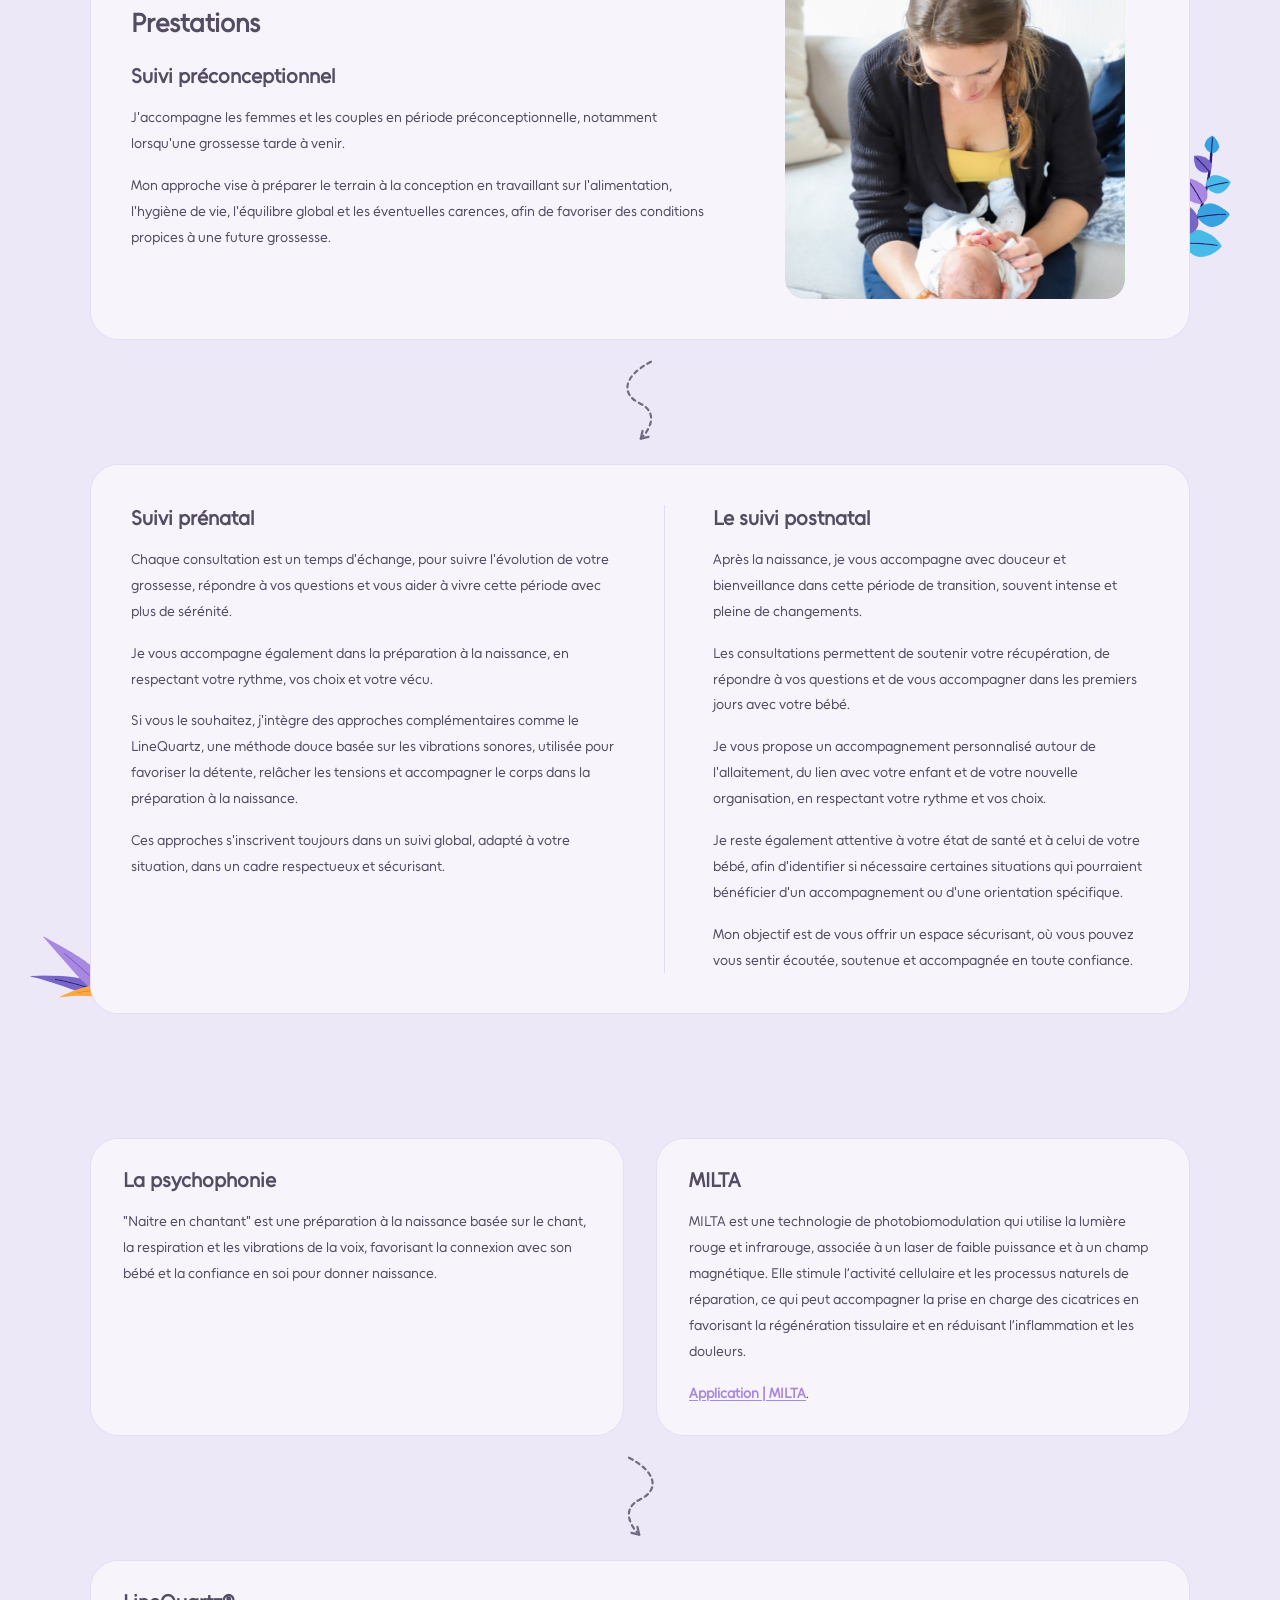
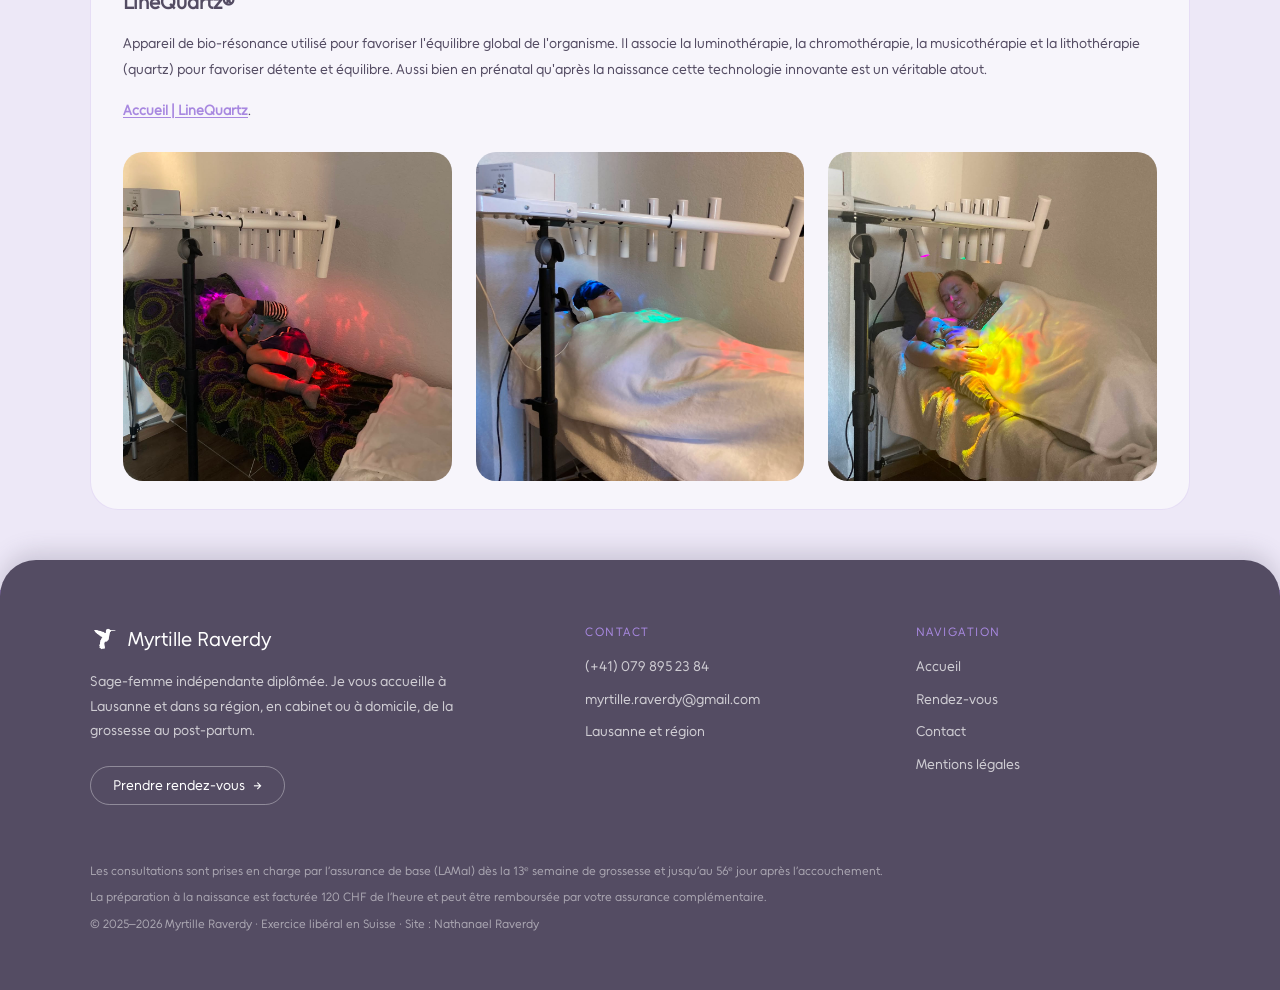
==== commit 5e35cffa: "Add files via upload" ====
--- a/myrtille raverdy/index.html
+++ b/myrtille raverdy/index.html
@@ -2,10 +2,10 @@
 <html lang="fr">
 <head>
   <meta charset="UTF-8" />
-  <meta name="viewport" content="width=device-width, initial-scale=1.0"/>
+  <meta name="viewport" content="width=device-width, initial-scale=1.0, viewport-fit=cover"/>
   <title>Myrtille Raverdy — Sage-femme à Lausanne</title>
-  <link rel="stylesheet" href="assets/css/style.css?v=25" />
-  <link rel="stylesheet" href="assets/css/home.css?v=25" />
+  <link rel="stylesheet" href="assets/css/style.css?v=28" />
+  <link rel="stylesheet" href="assets/css/home.css?v=26" />
   <link rel="icon" type="image/png" href="assets/images/logo-colibri-dark.png" />
 </head>
 <body>
@@ -213,7 +213,8 @@
     </div>
 
     <div class="site-footer__bottom">
-      <p>Les consultations sont remboursées selon prescription médicale. Les informations présentes sur ce site ont une valeur informative et ne remplacent pas une consultation médicale.</p>
+      <p>Les consultations sont prises en charge par l’assurance de base (LAMal) dès la 13ᵉ semaine de grossesse et jusqu’au 56ᵉ jour après l’accouchement.</p>
+      <p>La préparation à la naissance est facturée 120 CHF de l’heure et peut être remboursée par votre assurance complémentaire.</p>
       <p>© 2025–2026 Myrtille Raverdy · Exercice libéral en Suisse · Site : Nathanael Raverdy</p>
     </div>
   </div>
@@ -223,7 +224,7 @@
 <script src="assets/js/main.js?v=13"></script>
 <script src="assets/js/colibri.js?v=8"></script>
 <script src="assets/js/hero-gallery.js?v=12"></script>
-<script src="assets/js/plantes.js?v=2"></script>
+<script src="assets/js/plantes.js?v=4"></script>
 
 </body>
 </html>
--- a/myrtille raverdy/assets/css/style.css
+++ b/myrtille raverdy/assets/css/style.css
@@ -31,7 +31,7 @@
     /* Ombre des panneaux clairs posés sur le violet (pages superposées) */
     --shadow-page-color: rgba(84, 76, 99, 0.26);
     --shadow-page-size: 22px;
-    --shadow-page: 0 -8px 22px rgba(84, 76, 99, 0.28), 0 14px 30px rgba(30, 22, 44, 0.35); /* haut : sur le violet ; bas : sur le pied de page */
+    --shadow-page: 0 -8px 22px rgba(84, 76, 99, 0.28);
 
     --shadow-soft: 0 4px 24px rgba(60, 30, 30, 0.10);
     --shadow-card: 0 8px 40px rgba(60, 30, 30, 0.13);
@@ -132,7 +132,7 @@
     display: flex;
     align-items: center;
     gap: 16px;
-    padding: 20px 48px;
+    padding: calc(20px + env(safe-area-inset-top)) 48px 20px;
     background: var(--color-bg-hero);
     position: sticky;
     top: 0;
@@ -372,7 +372,7 @@
 .page-panel {
     flex: 1;
     background: var(--color-bg-light);
-    border-radius: var(--radius-page); /* arrondi en bas aussi : il se pose sur le pied de page */
+    border-radius: var(--radius-page) var(--radius-page) 0 0;
     margin-top: -30px;
     padding: 56px 60px;
     position: relative;
@@ -411,7 +411,7 @@
    RESPONSIVE
    ============================================ */
 @media (max-width: 900px) {
-    .navbar { padding: 16px 20px; }
+    .navbar { padding: calc(16px + env(safe-area-inset-top)) 20px 16px; }
     .nav-brand { font-size: 1.05rem; }
     .btn { padding: 10px 20px; font-size: 0.82rem; }
 }
@@ -560,8 +560,8 @@
 
 /* ============================================
    PIED DE PAGE — commun à toutes les pages
-   Le panneau clair s'arrondit en bas et se pose sur le pied de page,
-   qui glisse dessous (même jeu de superposition qu'avec le hero).
+   Le pied de page, arrondi en haut, se pose sur le bas du panneau clair
+   (même jeu de superposition que le panneau clair sur le hero violet).
    Le pied de page n'a pas de bord inférieur : quand on force le scroll
    en bas, le rebond garde sa couleur (classe html.is-at-bottom posée
    par main.js), pour qu'il donne l'impression de continuer au-delà
@@ -585,12 +585,31 @@
     pointer-events: none;
 }
 
+/* iPhone (Safari 26) : la zone derrière la barre d'outils flottante est
+   teintée avec la couleur d'un élément fixe collé au bas de l'écran.
+   En bas de page, cette fine bande fixe couleur pied de page lui sert de
+   référence (sinon Safari la laisse mauve). Invisible : elle se confond
+   avec le pied de page qu'elle recouvre. */
+html.is-at-bottom body::before {
+    content: '';
+    position: fixed;
+    left: 0;
+    right: 0;
+    bottom: 0;
+    height: calc(4px + env(safe-area-inset-bottom));
+    background: var(--color-footer);
+    z-index: 50;
+    pointer-events: none;
+}
+
 .site-footer {
     position: relative;
-    z-index: 0;
+    z-index: 2;
     overflow: hidden;
-    margin-top: calc(-1 * var(--radius-page));
-    padding: calc(var(--radius-page) + 64px) 60px 56px;
+    margin-top: -30px;
+    border-radius: var(--radius-page) var(--radius-page) 0 0;
+    box-shadow: 0 -8px 22px rgba(var(--neu-ink), 0.22);
+    padding: 64px 60px calc(56px + env(safe-area-inset-bottom));
     background: var(--color-footer);
     color: rgba(255, 255, 255, 0.72);
 }
@@ -682,7 +701,7 @@
 
 
 @media (max-width: 900px) {
-    .site-footer { padding: calc(var(--radius-page) + 44px) 20px 40px; }
+    .site-footer { padding: 44px 20px calc(40px + env(safe-area-inset-bottom)); }
     .site-footer__inner { grid-template-columns: 1fr 1fr; gap: 36px 24px; }
     .site-footer__brand { grid-column: 1 / -1; }
 }
@@ -739,10 +758,9 @@
     animation: none;
     opacity: clamp(0, calc(var(--pousse, 1) * 4), 1);
     scale: calc(0.3 + 0.7 * var(--pousse, 1)) calc(0.08 + 0.92 * var(--pousse, 1));
-    transition: scale 0.18s linear, opacity 0.18s linear;
-}
-.plantes-scroll.plantes-intro .plante {
-    transition: scale 1.2s cubic-bezier(0.22, 1, 0.36, 1), opacity 0.6s ease;
+    /* pas de transition CSS : plantes.js lisse lui-même la pousse image par
+       image (une transition relancée à chaque image saccade en scroll rapide) */
+    will-change: scale, opacity;
 }
 /* point de rotation / d'étirement = la racine de chaque dessin */
 .plante[src*="plante-bouquet"]    { transform-origin: 46% 94%; }
--- a/myrtille raverdy/assets/css/home.css
+++ b/myrtille raverdy/assets/css/home.css
@@ -52,7 +52,7 @@
 
 .main-content {
     background: var(--color-bg-light);
-    border-radius: var(--radius-page);
+    border-radius: var(--radius-page) var(--radius-page) 0 0;
     margin-top: -30px;
     padding-bottom: 80px;
     position: relative;
